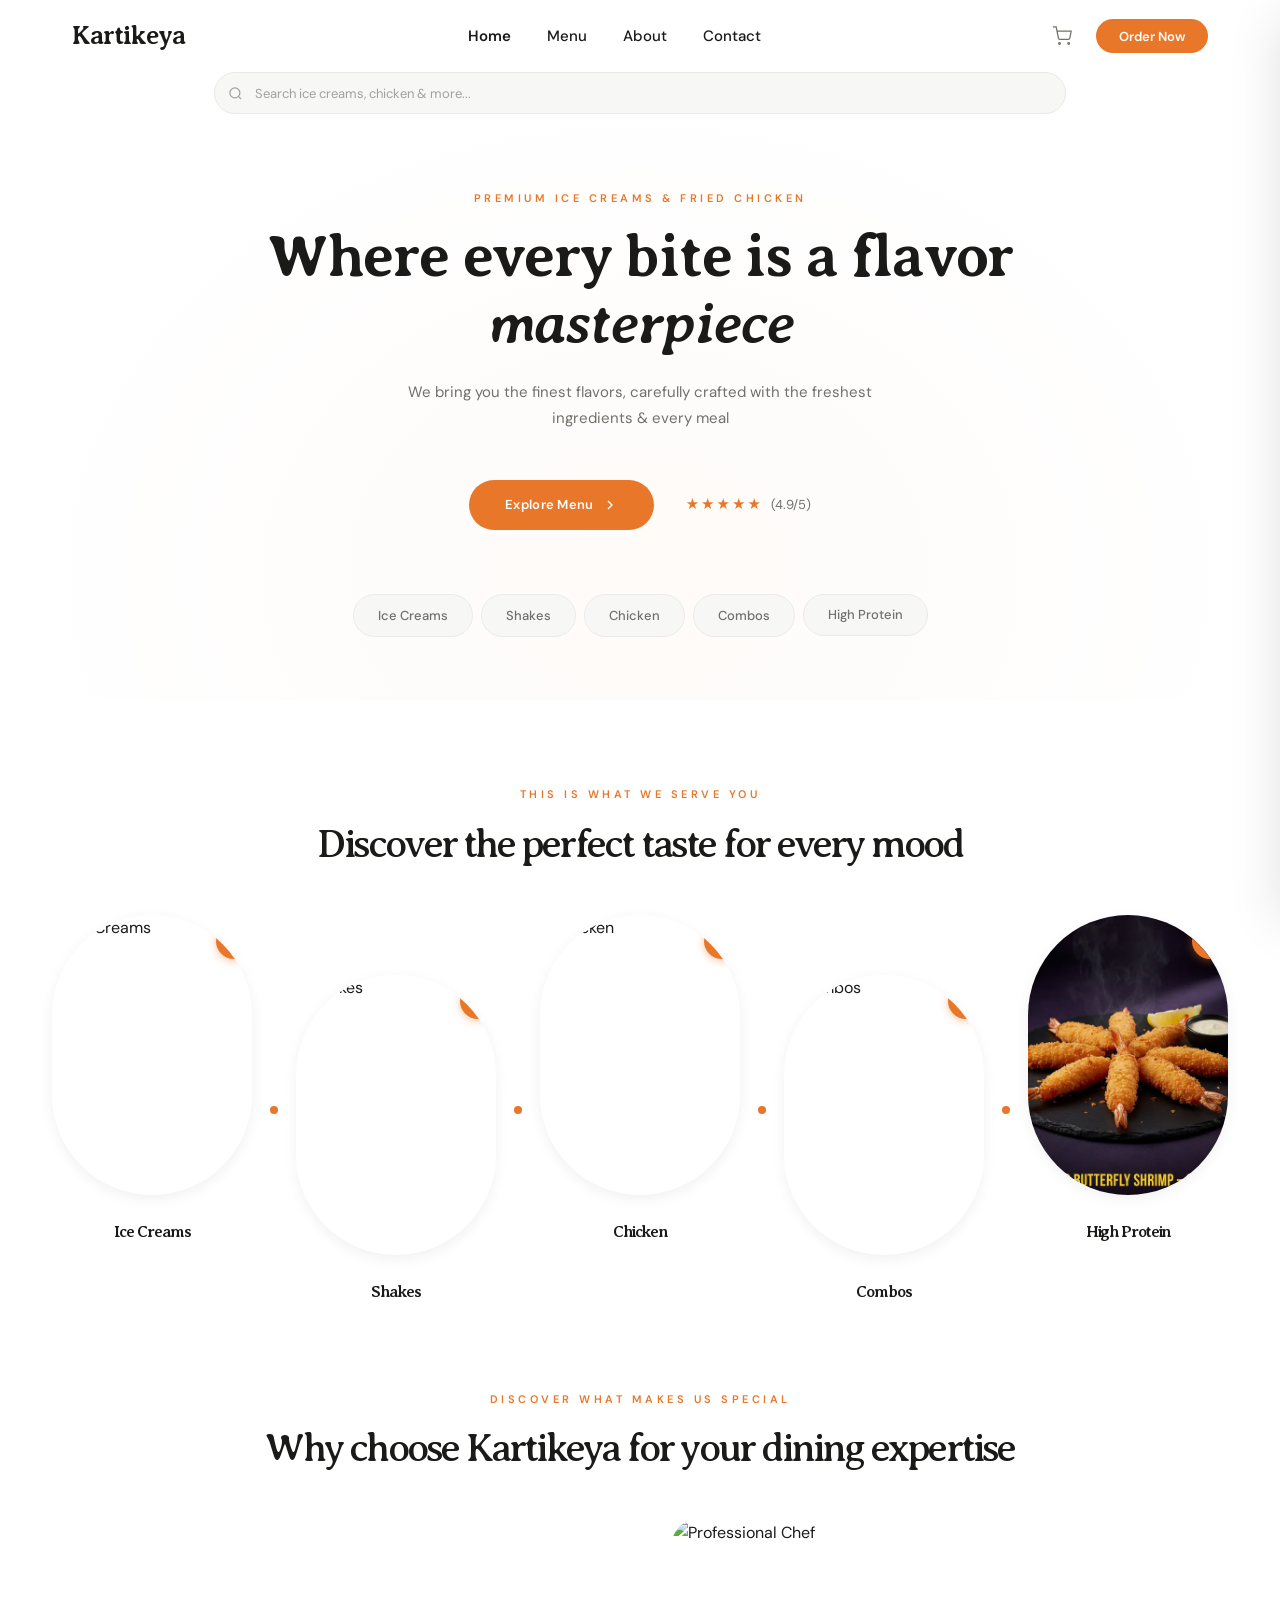
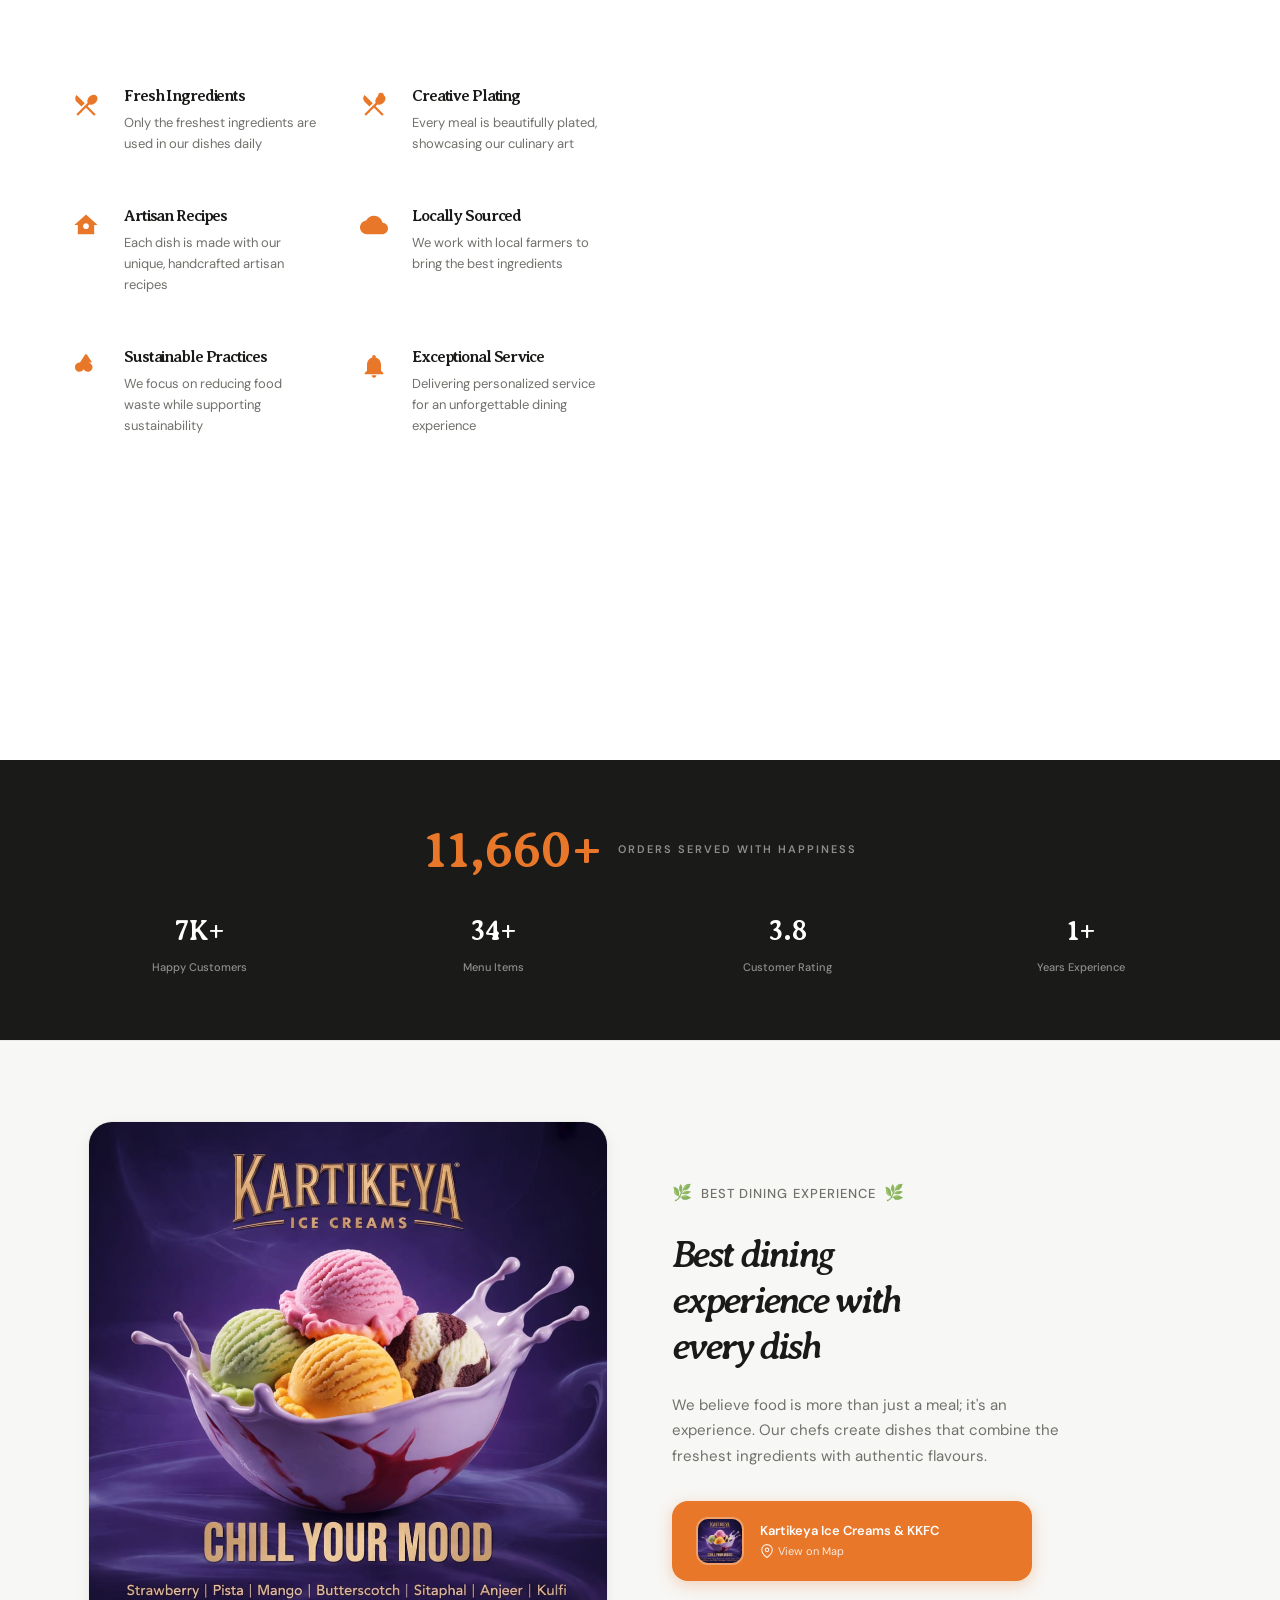
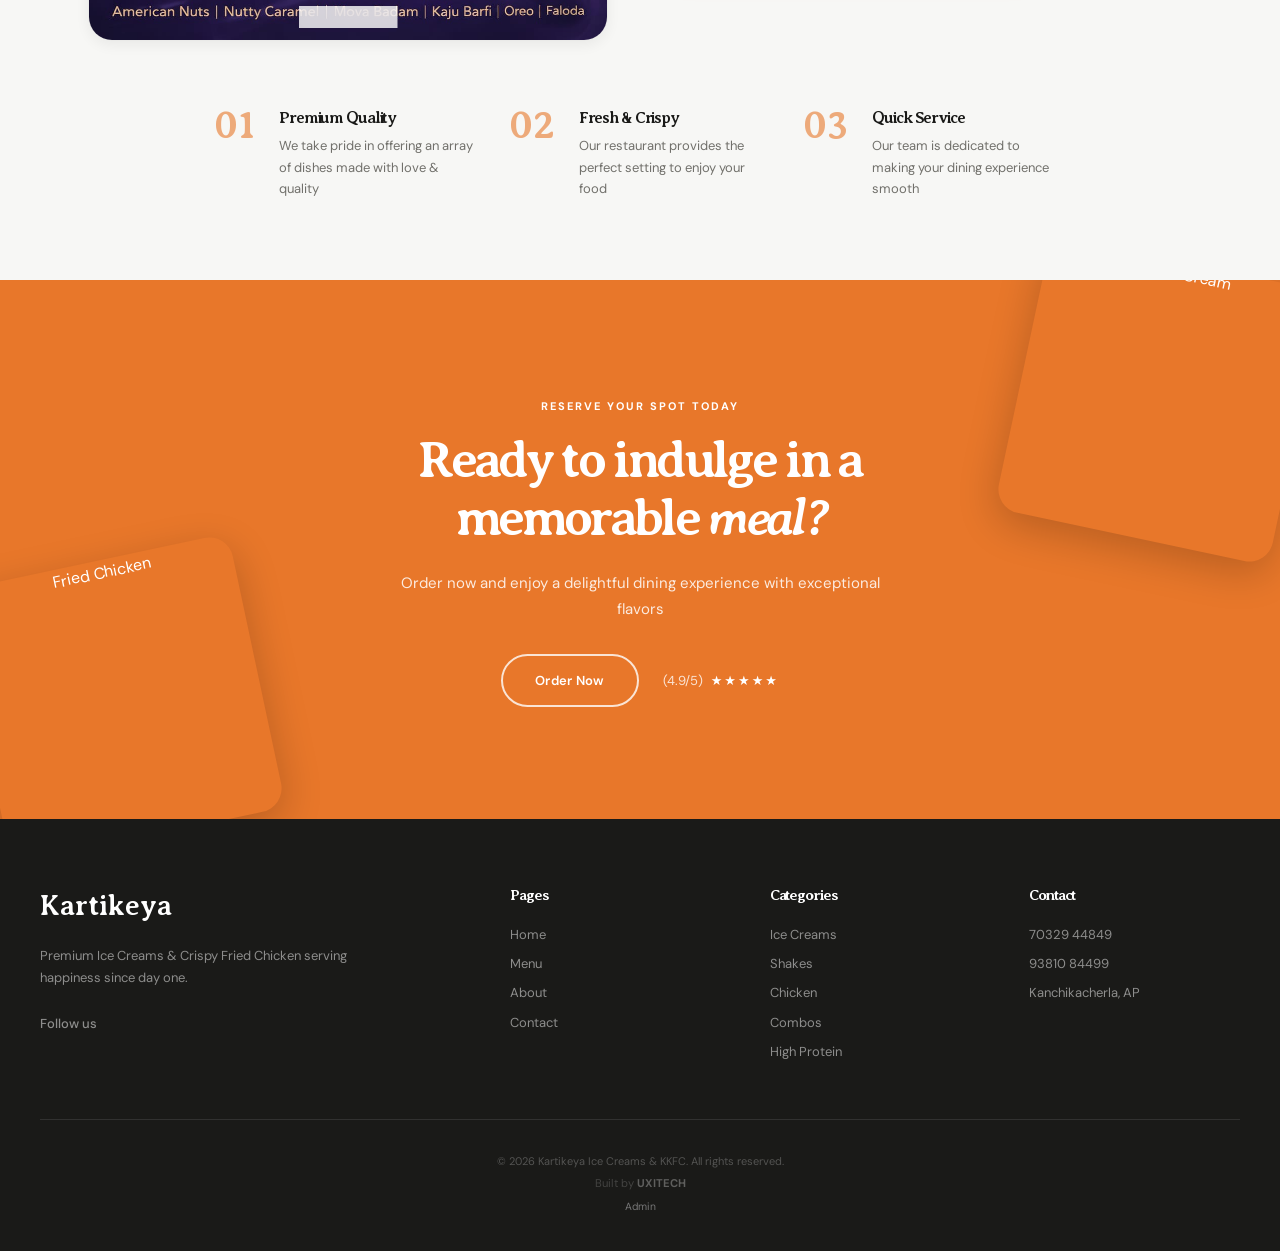
==== index.html @ 51292423 "Update combo images from Drive, replace Unsplash URLs, bump v27" ====
<!DOCTYPE html>
<html lang="en">
<head>
    <meta charset="UTF-8">
    <meta name="viewport" content="width=device-width, initial-scale=1.0, maximum-scale=1.0, user-scalable=no">
    <meta name="theme-color" content="#E8772A">

    <!-- SEO Meta Tags -->
    <title>Kartikeya Ice Creams & KKFC | Premium Ice Creams, Milk Shakes & Fried Chicken</title>
    <meta name="description" content="Order premium ice creams, thick milk shakes, crispy fried chicken, chicken wings, popcorn chicken & combo meals online from Kartikeya KKFC. Fresh, delicious & delivered fast!">
    <meta name="keywords" content="KKFC, Kartikeya Ice Creams, fried chicken, ice cream delivery, milk shakes, thick shakes, chicken wings, popcorn chicken, combo meals, online food order, kartikeyakkfcfoods">
    <meta name="author" content="Kartikeya Ice Creams & KKFC">
    <meta name="robots" content="index, follow">
    <link rel="canonical" href="https://kartikeyakkfcfoods.in/">

    <!-- Open Graph (Facebook, WhatsApp, etc.) -->
    <meta property="og:type" content="website">
    <meta property="og:title" content="Kartikeya Ice Creams & KKFC | Ice Creams, Shakes & Fried Chicken">
    <meta property="og:description" content="Order premium ice creams, thick milk shakes & crispy fried chicken online. Fresh, delicious & delivered fast!">
    <meta property="og:url" content="https://kartikeyakkfcfoods.in/">
    <meta property="og:site_name" content="Kartikeya Ice Creams & KKFC">
    <meta property="og:image" content="https://kartikeyakkfcfoods.in/scrollingbanner/chicken-banner1.jpeg">
    <meta property="og:image:width" content="1200">
    <meta property="og:image:height" content="630">
    <meta property="og:locale" content="en_IN">

    <!-- Twitter Card -->
    <meta name="twitter:card" content="summary_large_image">
    <meta name="twitter:title" content="Kartikeya Ice Creams & KKFC | Ice Creams, Shakes & Fried Chicken">
    <meta name="twitter:description" content="Order premium ice creams, thick milk shakes & crispy fried chicken online. Fresh & delivered fast!">
    <meta name="twitter:image" content="https://kartikeyakkfcfoods.in/scrollingbanner/chicken-banner1.jpeg">

    <!-- Favicon -->
    <link rel="icon" href="data:image/svg+xml,<svg xmlns='http://www.w3.org/2000/svg' viewBox='0 0 100 100'><text y='.9em' font-size='90'>🍗</text></svg>">
    <link rel="apple-touch-icon" href="data:image/svg+xml,<svg xmlns='http://www.w3.org/2000/svg' viewBox='0 0 100 100'><text y='.9em' font-size='90'>🍗</text></svg>">
    <link rel="manifest" href="/manifest.json">

    <link rel="preconnect" href="https://fonts.googleapis.com">
    <link rel="preconnect" href="https://fonts.gstatic.com" crossorigin>
    <link href="https://fonts.googleapis.com/css2?family=Averia+Serif+Libre:ital,wght@0,300;0,400;0,700;1,300;1,400;1,700&family=DM+Sans:ital,wght@0,300;0,400;0,500;0,600;0,700&display=swap" rel="stylesheet">
    <link rel="stylesheet" href="css/styles.css?v=21">

    <!-- Structured Data - Local Business -->
    <script type="application/ld+json">
    {
        "@context": "https://schema.org",
        "@type": "Restaurant",
        "name": "Kartikeya Ice Creams & KKFC",
        "description": "Premium ice creams, thick milk shakes, crispy fried chicken, wings, popcorn chicken and combo meals.",
        "url": "https://kartikeyakkfcfoods.in",
        "image": "https://kartikeyakkfcfoods.in/scrollingbanner/chicken-banner1.jpeg",
        "servesCuisine": ["Ice Cream", "Fried Chicken", "Milk Shakes", "Fast Food"],
        "priceRange": "₹50 - ₹850",
        "currenciesAccepted": "INR",
        "paymentAccepted": "Cash, UPI",
        "hasMenu": {
            "@type": "Menu",
            "url": "https://kartikeyakkfcfoods.in/menu.html",
            "hasMenuSection": [
                {"@type": "MenuSection", "name": "Ice Creams"},
                {"@type": "MenuSection", "name": "Milk Shakes & Thick Shakes"},
                {"@type": "MenuSection", "name": "Fried Chicken"},
                {"@type": "MenuSection", "name": "Combos"},
                {"@type": "MenuSection", "name": "High Protein Combo"}
            ]
        },
        "sameAs": []
    }
    </script>
</head>
<body>

    <!-- ========== TOP NAVIGATION (Plateria-style) ========== -->
    <header class="site-header">
        <div class="header-inner">
            <div class="header-logo">
                <span class="logo-text">Kartikeya</span>
            </div>
            <nav class="header-nav">
                <a href="index.html" class="nav-item active">Home</a>
                <a href="menu.html" class="nav-item">Menu</a>
                <a href="about.html" class="nav-item">About</a>
                <a href="contact.html" class="nav-item">Contact</a>
            </nav>
            <div class="header-actions">
                <button class="nav-item cart-link" data-tab="cart">
                    <div class="cart-badge" id="cartBadge">0</div>
                    <svg width="20" height="20" viewBox="0 0 24 24" fill="none" stroke="currentColor" stroke-width="1.5">
                        <circle cx="9" cy="21" r="1"></circle>
                        <circle cx="20" cy="21" r="1"></circle>
                        <path d="M1 1h4l2.68 13.39a2 2 0 0 0 2 1.61h9.72a2 2 0 0 0 2-1.61L23 6H6"></path>
                    </svg>
                </button>
                <button class="btn-primary-sm" id="orderNowBtn">Order Now</button>
            </div>
        </div>
        <!-- Search Bar -->
        <div class="header-search">
            <div class="search-bar">
                <svg class="search-icon" viewBox="0 0 24 24" fill="none" stroke="currentColor" stroke-width="2">
                    <circle cx="11" cy="11" r="8"></circle>
                    <path d="m21 21-4.35-4.35"></path>
                </svg>
                <input type="text" id="searchInput" class="search-input" placeholder="Search ice creams, chicken & more...">
                <button class="search-clear" id="searchClear" aria-label="Clear search">
                    <svg viewBox="0 0 24 24" fill="none" stroke="currentColor" stroke-width="2">
                        <line x1="18" y1="6" x2="6" y2="18"></line>
                        <line x1="6" y1="6" x2="18" y2="18"></line>
                    </svg>
                </button>
            </div>
        </div>
    </header>

    <!-- ========== MAIN CONTENT ========== -->
    <main class="main-content" id="mainContent">

        <!-- ========== HERO SECTION ========== -->
        <section class="hero-section" id="heroSection">
            <div class="hero-bg-decor"></div>
            <div class="hero-container">
                <span class="tag-label">PREMIUM ICE CREAMS & FRIED CHICKEN</span>
                <h1 class="hero-title">Where every bite is a flavor <em>masterpiece</em></h1>
                <p class="hero-subtitle">We bring you the finest flavors, carefully crafted with the freshest ingredients & every meal</p>
                <div class="hero-actions">
                    <a href="#categorySection" class="btn-primary hero-cta" onclick="document.getElementById('categorySection').scrollIntoView({behavior:'smooth'}); return false;">
                        Explore Menu
                        <svg width="16" height="16" viewBox="0 0 24 24" fill="none" stroke="currentColor" stroke-width="2"><path d="m9 18 6-6-6-6"/></svg>
                    </a>
                    <div class="hero-rating">
                        <span class="rating-stars">★★★★★</span>
                        <span class="rating-text">(4.9/5)</span>
                    </div>
                </div>
                <div class="hero-tabs">
                    <a href="?cat=icecream" onclick="event.preventDefault();showMenu('icecream')" class="category-card hero-tab-btn" role="button">Ice Creams</a>
                    <a href="?cat=shakes" onclick="event.preventDefault();showMenu('shakes')" class="category-card hero-tab-btn" role="button">Shakes</a>
                    <a href="?cat=chicken" onclick="event.preventDefault();showMenu('chicken')" class="category-card hero-tab-btn" role="button">Chicken</a>
                    <a href="?cat=combos" onclick="event.preventDefault();showMenu('combos')" class="category-card hero-tab-btn" role="button">Combos</a>
                    <a href="?cat=protein" onclick="event.preventDefault();showMenu('protein')" class="category-card hero-tab-btn" role="button">High Protein</a>
                </div>
            </div>
        </section>

        <!-- ========== OFFERS / DEALS STRIP ========== -->
        <section class="offers-strip" id="offersStrip" style="display:none;">
            <div class="section-container">
                <div class="offers-strip-header">
                    <span class="tag-label on-light">🔥 DEALS & OFFERS</span>
                    <h2 class="section-heading">Today's special offers</h2>
                </div>
                <div class="offers-scroll" id="offersScroll">
                    <!-- Populated dynamically from Firestore -->
                </div>
            </div>
        </section>

        <!-- ========== CATEGORY / MENU SECTION ========== -->
        <section class="category-section" id="categorySection">
            <div class="section-container">

                <div class="section-header-center">
                    <span class="tag-label on-light">THIS IS WHAT WE SERVE YOU</span>
                    <h2 class="section-heading">Discover the perfect taste for every mood</h2>
                </div>

                <!-- Category Cards (Plateria oval capsule style) -->
                <div class="category-grid">
                    <div class="cat-card" onclick="showMenu('icecream')" style="cursor:pointer">
                        <div class="cat-card-img">
                            <img src="https://images.unsplash.com/photo-1497034825429-c343d7c6a68f?w=600&q=80" alt="Ice Creams" loading="lazy">
                            <span class="cat-badge">
                                <svg viewBox="0 0 24 24" fill="currentColor" width="16" height="16"><path d="M12 2C6.48 2 2 6.48 2 12s4.48 10 10 10 10-4.48 10-10S17.52 2 12 2zm-2 15l-5-5 1.41-1.41L10 14.17l7.59-7.59L19 8l-9 9z"/></svg>
                            </span>
                        </div>
                        <h3 class="cat-card-name">Ice Creams</h3>
                    </div>
                    <span class="cat-dot"></span>
                    <div class="cat-card" onclick="showMenu('shakes')" style="cursor:pointer">
                        <div class="cat-card-img">
                            <img src="https://images.unsplash.com/photo-1572490122747-3968b75cc699?w=600&q=80" alt="Shakes" loading="lazy">
                            <span class="cat-badge">
                                <svg viewBox="0 0 24 24" fill="currentColor" width="16" height="16"><path d="M18.06 22.99h.01c.27-.18.5-.41.69-.69l.01-.02c.18-.27.33-.57.44-.88.1-.3.17-.61.2-.93.03-.31.03-.63 0-.94-.03-.32-.1-.63-.2-.93-.11-.31-.26-.6-.44-.88l-.01-.02c-.19-.28-.42-.5-.69-.69h-.01c-.27-.18-.57-.33-.88-.44-.3-.1-.61-.17-.93-.2-.31-.03-.63-.03-.94 0-.32.03-.63.1-.93.2-.31.11-.6.26-.88.44l-.02.01c-.28.19-.5.42-.69.69h-.01c-.18.27-.33.57-.44.88-.1.3-.17.61-.2.93-.03.31-.03.63 0 .94.03.32.1.63.2.93.11.31.26.6.44.88l.01.02c.19.28.42.51.69.69h.01c.27.18.57.33.88.44.3.1.61.17.93.2.31.03.63.03.94 0 .32-.03.63-.1.93-.2.31-.11.6-.26.88-.44zM12 2C6.48 2 2 6.48 2 12s4.48 10 10 10 10-4.48 10-10S17.52 2 12 2zm1 15h-2v-2h2v2zm0-4h-2V7h2v6z"/></svg>
                            </span>
                        </div>
                        <h3 class="cat-card-name">Shakes</h3>
                    </div>
                    <span class="cat-dot"></span>
                    <div class="cat-card" onclick="showMenu('chicken')" style="cursor:pointer">
                        <div class="cat-card-img">
                            <img src="https://images.unsplash.com/photo-1626645738196-c2a7c87a8f58?w=600&q=80" alt="Chicken" loading="lazy">
                            <span class="cat-badge">
                                <svg viewBox="0 0 24 24" fill="currentColor" width="16" height="16"><path d="M8.1 13.34l2.83-2.83L3.91 3.5a4.008 4.008 0 000 5.66l4.19 4.18zm6.78-1.81c1.53.71 3.68.21 5.27-1.38 1.91-1.91 2.28-4.65.81-6.12-1.46-1.46-4.2-1.1-6.12.81-1.59 1.59-2.09 3.74-1.38 5.27L3.7 19.87l1.41 1.41L12 14.41l6.88 6.88 1.41-1.41L13.41 13l1.47-1.47z"/></svg>
                            </span>
                        </div>
                        <h3 class="cat-card-name">Chicken</h3>
                    </div>
                    <span class="cat-dot"></span>
                    <div class="cat-card" onclick="showMenu('combos')" style="cursor:pointer">
                        <div class="cat-card-img">
                            <img src="https://images.unsplash.com/photo-1562967914-608f82629710?w=600&q=80" alt="Combos" loading="lazy">
                            <span class="cat-badge">
                                <svg viewBox="0 0 24 24" fill="currentColor" width="16" height="16"><path d="M1 21h22L12 2 1 21zm12-3h-2v-2h2v2zm0-4h-2v-4h2v4z"/></svg>
                            </span>
                        </div>
                        <h3 class="cat-card-name">Combos</h3>
                    </div>
                    <span class="cat-dot"></span>
                    <div class="cat-card" onclick="showMenu('protein')" style="cursor:pointer">
                        <div class="cat-card-img">
                            <img src="images/protein/bread-butterfly-shrimp.webp" alt="High Protein Combo" loading="lazy">
                            <span class="cat-badge">
                                <svg viewBox="0 0 24 24" fill="currentColor" width="16" height="16"><path d="M20 6h-4V4c0-1.1-.9-2-2-2h-4c-1.1 0-2 .9-2 2v2H4c-1.1 0-2 .9-2 2v12c0 1.1.9 2 2 2h16c1.1 0 2-.9 2-2V8c0-1.1-.9-2-2-2zM10 4h4v2h-4V4zm6 11h-3v3h-2v-3H8v-2h3v-3h2v3h3v2z"/></svg>
                            </span>
                        </div>
                        <h3 class="cat-card-name">High Protein</h3>
                    </div>
                </div>

                <!-- Why Choose (Plateria split layout: features left + image right) -->
                <div class="why-section">
                    <div class="section-header-center">
                        <span class="tag-label on-light">DISCOVER WHAT MAKES US SPECIAL</span>
                        <h2 class="section-heading">Why choose Kartikeya for your dining expertise</h2>
                    </div>
                    <div class="why-layout">
                        <!-- LEFT — 2×3 features grid -->
                        <div class="why-features">
                            <div class="why-feature">
                                <div class="why-feature-icon">
                                    <svg viewBox="0 0 24 24" fill="currentColor"><path d="M8.1 13.34l2.83-2.83L3.91 3.5a4.008 4.008 0 000 5.66l4.19 4.18zm6.78-1.81c1.53.71 3.68.21 5.27-1.38 1.91-1.91 2.28-4.65.81-6.12-1.46-1.46-4.2-1.1-6.12.81-1.59 1.59-2.09 3.74-1.38 5.27L3.7 19.87l1.41 1.41L12 14.41l6.88 6.88 1.41-1.41L13.41 13l1.47-1.47z"/></svg>
                                </div>
                                <div class="why-feature-text">
                                    <h4>Fresh Ingredients</h4>
                                    <p>Only the freshest ingredients are used in our dishes daily</p>
                                </div>
                            </div>
                            <div class="why-feature">
                                <div class="why-feature-icon">
                                    <svg viewBox="0 0 24 24" fill="currentColor"><path d="M8.1 13.34l2.83-2.83L3.91 3.5c-1.56 1.56-1.56 4.09 0 5.66l4.19 4.18zm6.78-1.81c1.53.71 3.68.21 5.27-1.38 1.91-1.91 2.28-4.65.81-6.12-1.46-1.46-4.2-1.1-6.12.81-1.59 1.59-2.09 3.74-1.38 5.27L3.7 19.87l1.41 1.41L12 14.41l6.88 6.88 1.41-1.41L13.41 13l1.47-1.47z"/><circle cx="18" cy="4" r="2.5"/></svg>
                                </div>
                                <div class="why-feature-text">
                                    <h4>Creative Plating</h4>
                                    <p>Every meal is beautifully plated, showcasing our culinary art</p>
                                </div>
                            </div>
                            <div class="why-feature">
                                <div class="why-feature-icon">
                                    <svg viewBox="0 0 24 24" fill="currentColor"><path d="M12 3L2 12h3v8h14v-8h3L12 3zm0 12.5c-1.38 0-2.5-1.12-2.5-2.5s1.12-2.5 2.5-2.5 2.5 1.12 2.5 2.5-1.12 2.5-2.5 2.5z"/></svg>
                                </div>
                                <div class="why-feature-text">
                                    <h4>Artisan Recipes</h4>
                                    <p>Each dish is made with our unique, handcrafted artisan recipes</p>
                                </div>
                            </div>
                            <div class="why-feature">
                                <div class="why-feature-icon">
                                    <svg viewBox="0 0 24 24" fill="currentColor"><path d="M19.35 10.04C18.67 6.59 15.64 4 12 4 9.11 4 6.6 5.64 5.35 8.04 2.34 8.36 0 10.91 0 14c0 3.31 2.69 6 6 6h13c2.76 0 5-2.24 5-5 0-2.64-2.05-4.78-4.65-4.96z"/></svg>
                                </div>
                                <div class="why-feature-text">
                                    <h4>Locally Sourced</h4>
                                    <p>We work with local farmers to bring the best ingredients</p>
                                </div>
                            </div>
                            <div class="why-feature">
                                <div class="why-feature-icon">
                                    <svg viewBox="0 0 24 24" fill="currentColor"><path d="M17.21 9l-4.38-6.56c-.19-.28-.51-.42-.83-.42-.32 0-.64.14-.83.43L6.79 9C4.6 9 2.5 10.68 2.5 13c0 2.21 1.79 4 4 4 1.52 0 2.85-.86 3.53-2.12.68 1.26 2.01 2.12 3.53 2.12 2.21 0 4-1.79 4-4-.01-2.32-2.1-4-4.35-4z"/><path d="M12 22c4.97 0 9-4.03 9-9 0-.79-.11-1.56-.31-2.28-.09.04-.18.08-.27.12C19.68 11.58 19 12.22 19 13c0 1.1-.9 2-2 2s-2-.9-2-2c0-.78-.68-1.42-1.42-1.16-.09-.04-.18-.08-.27-.12-.2.72-.31 1.49-.31 2.28 0 4.97 4.03 9 9 9H12z" opacity="0"/></svg>
                                </div>
                                <div class="why-feature-text">
                                    <h4>Sustainable Practices</h4>
                                    <p>We focus on reducing food waste while supporting sustainability</p>
                                </div>
                            </div>
                            <div class="why-feature">
                                <div class="why-feature-icon">
                                    <svg viewBox="0 0 24 24" fill="currentColor"><path d="M12 22c1.1 0 2-.9 2-2h-4c0 1.1.9 2 2 2zm6-6v-5c0-3.07-1.63-5.64-4.5-6.32V4c0-.83-.67-1.5-1.5-1.5s-1.5.67-1.5 1.5v.68C7.64 5.36 6 7.92 6 11v5l-2 2v1h16v-1l-2-2z"/></svg>
                                </div>
                                <div class="why-feature-text">
                                    <h4>Exceptional Service</h4>
                                    <p>Delivering personalized service for an unforgettable dining experience</p>
                                </div>
                            </div>
                        </div>
                        <!-- RIGHT — Large image -->
                        <div class="why-image">
                            <img src="https://images.unsplash.com/photo-1577219491135-ce391730fb2c?w=800&q=80" alt="Professional Chef" loading="lazy">
                        </div>
                    </div>
                </div>

            </div>
        </section>

        <!-- ========== STATS STRIP ========== -->
        <section class="stats-section" id="statsSection">
            <div class="section-container">
                <div class="stats-headline">
                    <span class="stats-big-number" data-count="15000" data-suffix="+" data-comma="true">0</span>
                    <span class="stats-big-label">ORDERS SERVED WITH HAPPINESS</span>
                </div>
                <div class="stats-grid">
                    <div class="stat-item">
                        <span class="stat-number" data-count="10" data-suffix="K+">0</span>
                        <span class="stat-label">Happy Customers</span>
                    </div>
                    <div class="stat-item">
                        <span class="stat-number" data-count="45" data-suffix="+">0</span>
                        <span class="stat-label">Menu Items</span>
                    </div>
                    <div class="stat-item">
                        <span class="stat-number" data-count="4.9" data-suffix="" data-decimal="true">0</span>
                        <span class="stat-label">Customer Rating</span>
                    </div>
                    <div class="stat-item">
                        <span class="stat-number" data-count="2" data-suffix="+">0</span>
                        <span class="stat-label">Years Experience</span>
                    </div>
                </div>
            </div>
        </section>

        <!-- ========== BANNER & FEATURES SECTION ========== -->
        <section class="banner-section" id="bannerSliderSection">
            <div class="section-container">

                <!-- Two-column Plateria layout -->
                <div class="banner-grid">
                    <!-- LEFT — Photo slider -->
                    <div class="banner-grid-left">
                        <div class="banner-slider" id="bannerSlider">
                            <div class="banner-track" id="bannerTrack">
                                <div class="banner-slide" data-index="0">
                                    <img src="scrollingbanner/icecreame-banner.jpeg" alt="Ice Cream Collection" loading="eager">
                                </div>
                                <div class="banner-slide" data-index="1">
                                    <img src="scrollingbanner/milkshake-banner.jpeg" alt="Fresh Milk Shakes" loading="lazy">
                                </div>
                                <div class="banner-slide" data-index="2">
                                    <img src="scrollingbanner/chicken-banner1.jpeg" alt="KKFC Chicken" loading="lazy">
                                </div>
                                <div class="banner-slide" data-index="3">
                                    <img src="scrollingbanner/combo-banner.jpeg" alt="Value Combos" loading="lazy">
                                </div>
                            </div>
                            <div class="banner-pagination" id="bannerPagination">
                                <button class="pagination-dot active" data-slide="0" aria-label="Slide 1"></button>
                                <button class="pagination-dot" data-slide="1" aria-label="Slide 2"></button>
                                <button class="pagination-dot" data-slide="2" aria-label="Slide 3"></button>
                                <button class="pagination-dot" data-slide="3" aria-label="Slide 4"></button>
                            </div>
                        </div>
                    </div>

                    <!-- RIGHT — Text + Location card -->
                    <div class="banner-grid-right">
                        <span class="banner-label">
                            <span class="banner-leaf">&#127807;</span>
                            Best Dining Experience
                            <span class="banner-leaf">&#127807;</span>
                        </span>
                        <h2 class="banner-heading">Best dining<br>experience with<br>every dish</h2>
                        <p class="banner-body">We believe food is more than just a meal; it's an experience. Our chefs create dishes that combine the freshest ingredients with authentic flavours.</p>

                        <!-- Orange location card -->
                        <div class="location-card">
                            <div class="location-card-thumb">
                                <img src="scrollingbanner/icecreame-banner.jpeg" alt="KKFC">
                            </div>
                            <div class="location-card-info">
                                <span class="location-card-name">Kartikeya Ice Creams &amp; KKFC</span>
                                <a href="#" class="location-card-map" id="viewMapBtn">
                                    <svg width="14" height="14" viewBox="0 0 24 24" fill="none" stroke="currentColor" stroke-width="2"><path d="M21 10c0 7-9 13-9 13S3 17 3 10a9 9 0 1 1 18 0z"/><circle cx="12" cy="10" r="3"/></svg>
                                    View on Map
                                </a>
                            </div>
                        </div>
                    </div>
                </div>

                <!-- Numbered Features (Plateria 01, 02, 03) -->
                <div class="numbered-features">
                    <div class="num-feature">
                        <div class="num-badge">01</div>
                        <div class="num-text">
                            <h4>Premium Quality</h4>
                            <p>We take pride in offering an array of dishes made with love & quality</p>
                        </div>
                    </div>
                    <div class="num-feature">
                        <div class="num-badge">02</div>
                        <div class="num-text">
                            <h4>Fresh & Crispy</h4>
                            <p>Our restaurant provides the perfect setting to enjoy your food</p>
                        </div>
                    </div>
                    <div class="num-feature">
                        <div class="num-badge">03</div>
                        <div class="num-text">
                            <h4>Quick Service</h4>
                            <p>Our team is dedicated to making your dining experience smooth</p>
                        </div>
                    </div>
                </div>
            </div>
        </section>

        <!-- ========== MENU SECTION (Hidden, shown on category click) ========== -->
        <section class="menu-section" id="menuSection">
            <div class="section-container">
                <div class="menu-nav">
                    <button class="back-btn" id="backToCategories">
                        <svg viewBox="0 0 24 24" fill="none" stroke="currentColor" stroke-width="2"><path d="m15 18-6-6 6-6"/></svg>
                        Back
                    </button>
                </div>
                <div class="section-header-center">
                    <span class="tag-label on-light">THIS IS WHAT WE SERVE YOU</span>
                    <h2 class="menu-title section-heading" id="menuTitle">Menu</h2>
                </div>
                <div class="menu-list" id="menuList">
                    <!-- Menu items dynamically inserted by JS -->
                </div>
            </div>
        </section>

        <!-- ========== SEARCH RESULTS (Hidden) ========== -->
        <section class="search-results-section" id="searchResultsSection">
            <div class="section-container">
                <div class="search-results-header">
                    <h3 class="section-heading">Search Results</h3>
                    <button class="btn-outline-sm" id="clearSearchBtn">Clear</button>
                </div>
                <div class="menu-list" id="searchResultsList">
                    <!-- Search results dynamically inserted by JS -->
                </div>
            </div>
        </section>

    </main>

    <!-- ========== CART PANEL ========== -->
    <div class="cart-overlay" id="cartOverlay"></div>
    <aside class="cart-panel" id="cartPanel">
        <div class="cart-header">
            <h3 class="cart-title">Your Cart</h3>
            <button class="cart-close" id="cartClose" aria-label="Close cart">
                <svg viewBox="0 0 24 24" fill="none" stroke="currentColor" stroke-width="2">
                    <line x1="18" y1="6" x2="6" y2="18"></line>
                    <line x1="6" y1="6" x2="18" y2="18"></line>
                </svg>
            </button>
        </div>
        <div class="cart-items" id="cartItems">
            <div class="cart-empty" id="cartEmpty">
                <svg viewBox="0 0 24 24" fill="none" stroke="currentColor" stroke-width="1.5">
                    <circle cx="9" cy="21" r="1"></circle>
                    <circle cx="20" cy="21" r="1"></circle>
                    <path d="M1 1h4l2.68 13.39a2 2 0 0 0 2 1.61h9.72a2 2 0 0 0 2-1.61L23 6H6"></path>
                </svg>
                <p>Your cart is empty</p>
                <span>Add some delicious items</span>
            </div>
        </div>
        <div class="cart-footer" id="cartFooter">
            <div id="couponArea" class="coupon-area"></div>
            <div class="cart-subtotal">
                <span>Subtotal</span>
                <span class="subtotal-amount" id="subtotalAmount">0.00</span>
            </div>
            <div class="cart-discount-row" id="discountRow" style="display:none;">
                <span style="color:#16A34A;">Discount</span>
                <span class="discount-amount" id="discountAmount" style="color:#16A34A;">0.00</span>
            </div>
            <div class="cart-total-row" id="cartTotalRow">
                <span class="cart-total-label">Total</span>
                <span class="cart-total-amount">₹0.00</span>
            </div>
            <button class="btn-outline cart-add-more" id="addMoreBtn">Add More Items</button>
            <button class="btn-primary checkout-btn" id="checkoutBtn">Proceed to Order</button>
        </div>
    </aside>

    <!-- ========== CHECKOUT MODAL ========== -->
    <div class="modal-overlay" id="checkoutOverlay"></div>
    <div class="checkout-modal" id="checkoutModal">
        <div class="checkout-header">
            <button class="modal-back" id="checkoutBack">
                <svg viewBox="0 0 24 24" fill="none" stroke="currentColor" stroke-width="2"><path d="m15 18-6-6 6-6"/></svg>
            </button>
            <h3 class="checkout-title">Checkout</h3>
        </div>
        <div class="checkout-content">
            <div class="order-summary">
                <h4>Order Summary</h4>
                <div class="summary-items" id="checkoutSummary"></div>
                <div class="summary-total">
                    <span>Total Amount</span>
                    <span class="total-amount" id="checkoutTotal">0.00</span>
                </div>
            </div>
            <form class="checkout-form" id="checkoutForm">
                <h4>Delivery Details</h4>
                <div class="form-group">
                    <label for="customerName">Full Name *</label>
                    <input type="text" id="customerName" name="name" required placeholder="Enter your full name">
                </div>
                <div class="form-group">
                    <label for="customerPhone">Phone Number *</label>
                    <input type="tel" id="customerPhone" name="phone" required placeholder="Enter your phone number">
                </div>
                <div class="form-group">
                    <label for="deliveryLocation">Delivery Location *</label>
                    <input type="text" id="deliveryLocation" name="location" required placeholder="Enter delivery address">
                </div>
                <div class="form-group">
                    <label for="orderNotes">Notes (Optional)</label>
                    <textarea id="orderNotes" name="notes" placeholder="Any special instructions..." rows="3"></textarea>
                </div>

                <!-- ========== PAYMENT METHOD ========== -->
                <h4>Payment Method</h4>
                <div class="payment-methods" id="paymentMethods">
                    <label class="payment-option selected" data-method="upi">
                        <input type="radio" name="paymentMethod" value="upi" checked>
                        <div class="payment-option-inner">
                            <div class="payment-icon">
                                <svg viewBox="0 0 24 24" fill="none" stroke="currentColor" stroke-width="1.5"><rect x="1" y="4" width="22" height="16" rx="2" ry="2"/><line x1="1" y1="10" x2="23" y2="10"/></svg>
                            </div>
                            <div class="payment-info">
                                <span class="payment-name">UPI Payment</span>
                                <span class="payment-desc">Pay via GPay, PhonePe, Paytm etc.</span>
                            </div>
                            <span class="payment-check">
                                <svg viewBox="0 0 24 24" fill="currentColor"><path d="M12 2C6.48 2 2 6.48 2 12s4.48 10 10 10 10-4.48 10-10S17.52 2 12 2zm-2 15l-5-5 1.41-1.41L10 14.17l7.59-7.59L19 8l-9 9z"/></svg>
                            </span>
                        </div>
                    </label>
                    <label class="payment-option" data-method="cod">
                        <input type="radio" name="paymentMethod" value="cod">
                        <div class="payment-option-inner">
                            <div class="payment-icon">
                                <svg viewBox="0 0 24 24" fill="none" stroke="currentColor" stroke-width="1.5"><path d="M12 2v20M17 5H9.5a3.5 3.5 0 000 7h5a3.5 3.5 0 010 7H6"/></svg>
                            </div>
                            <div class="payment-info">
                                <span class="payment-name">Cash on Delivery</span>
                                <span class="payment-desc">Pay when your order arrives</span>
                            </div>
                            <span class="payment-check">
                                <svg viewBox="0 0 24 24" fill="currentColor"><path d="M12 2C6.48 2 2 6.48 2 12s4.48 10 10 10 10-4.48 10-10S17.52 2 12 2zm-2 15l-5-5 1.41-1.41L10 14.17l7.59-7.59L19 8l-9 9z"/></svg>
                            </span>
                        </div>
                    </label>
                </div>

                <!-- UPI Payment Section (shown when UPI selected) -->
                <div class="upi-payment-section" id="upiPaymentSection">
                    <div class="upi-qr-container">
                        <div class="upi-qr-box" id="upiQrBox">
                            <img id="upiQrImage" alt="UPI QR Code" loading="eager">
                            <p class="upi-amount" id="upiAmount"></p>
                        </div>
                        <p class="upi-instruction">Scan this QR code with any UPI app to pay</p>
                        <div class="upi-id-display">
                            <span>UPI ID:</span>
                            <strong id="upiIdDisplay">9381084499-2@ybl</strong>
                            <button type="button" class="upi-copy-btn" id="upiCopyBtn" title="Copy UPI ID">
                                <svg viewBox="0 0 24 24" fill="none" stroke="currentColor" stroke-width="2" width="14" height="14"><rect x="9" y="9" width="13" height="13" rx="2" ry="2"/><path d="M5 15H4a2 2 0 01-2-2V4a2 2 0 012-2h9a2 2 0 012 2v1"/></svg>
                            </button>
                        </div>
                    </div>
                    <div class="upi-pay-methods">
                        <div class="upi-method-note">
                            <svg viewBox="0 0 24 24" fill="none" stroke="currentColor" stroke-width="2" width="16" height="16"><circle cx="12" cy="12" r="10"/><line x1="12" y1="16" x2="12" y2="12"/><line x1="12" y1="8" x2="12.01" y2="8"/></svg>
                            <span>Scan QR with any UPI app <strong>or</strong> copy the UPI ID above & pay manually</span>
                        </div>
                    </div>
                    <label class="upi-confirm-check" id="upiConfirmLabel">
                        <input type="checkbox" id="upiConfirmCheckbox">
                        <span class="upi-confirm-text">I have completed the UPI payment</span>
                    </label>
                    <div class="upi-screenshot-section" id="upiScreenshotSection" style="display:none;">
                        <label class="upi-screenshot-label">
                            <svg viewBox="0 0 24 24" fill="none" stroke="currentColor" stroke-width="2" width="16" height="16"><rect x="3" y="3" width="18" height="18" rx="2" ry="2"/><circle cx="8.5" cy="8.5" r="1.5"/><polyline points="21 15 16 10 5 21"/></svg>
                            Upload Payment Screenshot *
                        </label>
                        <div class="upi-upload-area" id="upiUploadArea">
                            <input type="file" id="upiScreenshotInput" accept="image/*" capture="environment" style="display:none;">
                            <div class="upi-upload-placeholder" id="upiUploadPlaceholder">
                                <svg viewBox="0 0 24 24" fill="none" stroke="currentColor" stroke-width="2" width="32" height="32"><path d="M21 15v4a2 2 0 01-2 2H5a2 2 0 01-2-2v-4"/><polyline points="17 8 12 3 7 8"/><line x1="12" y1="3" x2="12" y2="15"/></svg>
                                <span>Tap to upload screenshot</span>
                                <small>Take a screenshot from your UPI app</small>
                            </div>
                            <div class="upi-upload-preview" id="upiUploadPreview" style="display:none;">
                                <img id="upiScreenshotPreview" alt="Payment screenshot">
                                <button type="button" class="upi-remove-btn" id="upiRemoveScreenshot" title="Remove">
                                    <svg viewBox="0 0 24 24" fill="none" stroke="currentColor" stroke-width="2" width="16" height="16"><line x1="18" y1="6" x2="6" y2="18"/><line x1="6" y1="6" x2="18" y2="18"/></svg>
                                </button>
                            </div>
                        </div>
                        <p class="upi-screenshot-hint">Open your UPI app → Go to payment history → Screenshot the transaction</p>
                        <p class="upi-verify-warning">⚠️ Your payment screenshot will be verified before order dispatch</p>
                    </div>
                </div>

                <div class="checkout-actions">
                    <button type="submit" class="btn-primary confirm-btn" id="confirmOrderBtn">
                        <svg viewBox="0 0 24 24" fill="none" stroke="currentColor" stroke-width="2"><path d="M22 2L11 13"></path><path d="M22 2l-7 20-4-9-9-4 20-7z"></path></svg>
                        <span id="confirmBtnText">Confirm Order via WhatsApp</span>
                    </button>
                    <button type="button" class="btn-outline" id="addMoreCheckout">Add More Items</button>
                </div>
            </form>
        </div>
    </div>

    <!-- ========== ITEM CUSTOMIZATION MODAL ========== -->
    <div class="modal-overlay" id="customizeOverlay"></div>
    <div class="customize-modal" id="customizeModal">
        <div class="customize-header">
            <button class="modal-close-btn" id="customizeClose">
                <svg viewBox="0 0 24 24" fill="none" stroke="currentColor" stroke-width="2">
                    <line x1="18" y1="6" x2="6" y2="18"></line>
                    <line x1="6" y1="6" x2="18" y2="18"></line>
                </svg>
            </button>
        </div>
        <div class="customize-content">
            <div class="customize-item-info">
                <img src="" alt="" class="customize-item-image" id="customizeImage">
                <div class="customize-item-details">
                    <h3 class="customize-item-name" id="customizeName">Item Name</h3>
                    <p class="customize-item-desc" id="customizeDesc">Description</p>
                </div>
            </div>
            <div class="variant-selection" id="variantSelection">
                <h4 class="selection-title">Select Size</h4>
                <div class="variant-options" id="variantOptions"></div>
            </div>
            <div class="quantity-selection">
                <h4 class="selection-title">Quantity</h4>
                <div class="quantity-controls">
                    <button class="qty-btn" id="customizeQtyMinus">
                        <svg viewBox="0 0 24 24" fill="none" stroke="currentColor" stroke-width="2"><line x1="5" y1="12" x2="19" y2="12"></line></svg>
                    </button>
                    <span class="qty-value" id="customizeQtyValue">1</span>
                    <button class="qty-btn" id="customizeQtyPlus">
                        <svg viewBox="0 0 24 24" fill="none" stroke="currentColor" stroke-width="2"><line x1="12" y1="5" x2="12" y2="19"></line><line x1="5" y1="12" x2="19" y2="12"></line></svg>
                    </button>
                </div>
            </div>
            <div class="customize-footer">
                <div class="customize-total">
                    <span>Total</span>
                    <span class="customize-total-amount" id="customizeTotalAmount">0.00</span>
                </div>
                <button class="btn-primary add-to-cart-btn" id="addToCartBtn">Add to Cart</button>
            </div>
        </div>
    </div>

    <!-- ========== FOOTER (Plateria-style) ========== -->
    <footer class="site-footer">
        <div class="footer-cta-section">
            <div class="cta-food-img cta-food-left">
                <img src="https://images.unsplash.com/photo-1626645738196-c2a7c87a8f58?w=400&q=80" alt="Fried Chicken" loading="lazy">
            </div>
            <div class="cta-content">
                <span class="cta-label">RESERVE YOUR SPOT TODAY</span>
                <h2>Ready to indulge in a<br>memorable <em>meal?</em></h2>
                <p>Order now and enjoy a delightful dining experience with exceptional flavors</p>
                <div class="cta-actions">
                    <a href="#" class="btn-outline-white footer-cta-btn" onclick="document.getElementById('categorySection').scrollIntoView({behavior:'smooth'}); return false;">
                        Order Now
                    </a>
                    <div class="footer-cta-rating">
                        <span>(4.9/5)</span>
                        <span class="rating-stars">★★★★★</span>
                    </div>
                </div>
            </div>
            <div class="cta-food-img cta-food-right">
                <img src="https://images.unsplash.com/photo-1563805042-7684c019e1cb?w=400&q=80" alt="Ice Cream" loading="lazy">
            </div>
        </div>
        <div class="footer-main">
            <div class="footer-inner">
                <div class="footer-brand">
                    <span class="footer-logo">Kartikeya</span>
                    <p>Premium Ice Creams & Crispy Fried Chicken serving happiness since day one.</p>
                    <div class="footer-social">
                        <span>Follow us</span>
                    </div>
                </div>
                <div class="footer-col">
                    <h5>Pages</h5>
                    <a href="index.html">Home</a>
                    <a href="menu.html">Menu</a>
                    <a href="about.html">About</a>
                    <a href="contact.html">Contact</a>
                </div>
                <div class="footer-col">
                    <h5>Categories</h5>
                    <a href="#" onclick="showMenu('icecream'); return false;">Ice Creams</a>
                    <a href="#" onclick="showMenu('shakes'); return false;">Shakes</a>
                    <a href="#" onclick="showMenu('chicken'); return false;">Chicken</a>
                    <a href="#" onclick="showMenu('combos'); return false;">Combos</a>
                    <a href="#" onclick="showMenu('protein'); return false;">High Protein</a>
                </div>
                <div class="footer-col">
                    <h5>Contact</h5>
                    <a href="tel:7032944849">70329 44849</a>
                    <a href="tel:9381084499">93810 84499</a>
                    <a href="#">Kanchikacherla, AP</a>
                </div>
            </div>
            <div class="footer-bottom">
                <p>&copy; 2026 Kartikeya Ice Creams & KKFC. All rights reserved.</p>
                <p class="built-by">Built by <a href="https://uxitech.in" target="_blank" rel="noopener noreferrer"><strong>UXITECH</strong></a></p>
                <a href="admin.html" style="font-size:0.65rem;color:#777;text-decoration:none;margin-top:4px;display:inline-block;">Admin</a>
            </div>
        </div>
    </footer>

    <!-- Screenshot Reminder Popup -->
    <div class="ss-reminder-overlay" id="ssReminderOverlay" style="display:none;">
        <div class="ss-reminder-modal">
            <div class="ss-reminder-icon">
                <svg viewBox="0 0 24 24" fill="none" stroke="currentColor" stroke-width="2" width="48" height="48"><path d="M21 15v4a2 2 0 01-2 2H5a2 2 0 01-2-2v-4"/><polyline points="17 8 12 3 7 8"/><line x1="12" y1="3" x2="12" y2="15"/></svg>
            </div>
            <h3>Share Your Screenshot!</h3>
            <p>Please send your <strong>payment screenshot</strong> in the WhatsApp chat so we can verify and confirm your order quickly.</p>
            <button class="btn-primary ss-reminder-btn" id="ssReminderClose">
                <svg viewBox="0 0 24 24" fill="none" stroke="currentColor" stroke-width="2" width="18" height="18"><polyline points="20 6 9 17 4 12"/></svg>
                Got it!
            </button>
        </div>
    </div>

    <!-- Firebase SDK -->
    <script src="https://www.gstatic.com/firebasejs/10.12.0/firebase-app-compat.js"></script>
    <script src="https://www.gstatic.com/firebasejs/10.12.0/firebase-firestore-compat.js"></script>
    <script src="js/firebase-config.js"></script>

    <script src="js/app.js?v=27"></script>
    <script>
    // ========== COUNTER ANIMATION — CONTINUOUS LOOP ==========
    (function() {
        var started = false;
        function formatNum(n, comma) {
            if (!comma) return n.toString();
            return n.toString().replace(/\B(?=(\d{3})+(?!\d))/g, ',');
        }
        function runCounter(el) {
            var target = parseFloat(el.getAttribute('data-count'));
            var suffix = el.getAttribute('data-suffix') || '';
            var isDecimal = el.getAttribute('data-decimal') === 'true';
            var useComma = el.getAttribute('data-comma') === 'true';
            var duration = 2200;
            var pause = 1500;
            var startTime = null;
            function step(timestamp) {
                if (!startTime) startTime = timestamp;
                var progress = Math.min((timestamp - startTime) / duration, 1);
                var ease = 1 - Math.pow(1 - progress, 3);
                var current = target * ease;
                if (isDecimal) {
                    el.textContent = current.toFixed(1) + suffix;
                } else {
                    el.textContent = formatNum(Math.floor(current), useComma) + suffix;
                }
                if (progress < 1) {
                    requestAnimationFrame(step);
                } else {
                    if (isDecimal) {
                        el.textContent = target.toFixed(1) + suffix;
                    } else {
                        el.textContent = formatNum(target, useComma) + suffix;
                    }
                    setTimeout(function() {
                        el.textContent = isDecimal ? '0.0' + suffix : '0' + suffix;
                        startTime = null;
                        requestAnimationFrame(step);
                    }, pause);
                }
            }
            requestAnimationFrame(step);
        }
        function startCounters() {
            if (started) return;
            var section = document.getElementById('statsSection');
            if (!section) return;
            var rect = section.getBoundingClientRect();
            if (rect.top < window.innerHeight * 0.85 && rect.bottom > 0) {
                started = true;
                section.querySelectorAll('[data-count]').forEach(runCounter);
            }
        }
        window.addEventListener('scroll', startCounters, { passive: true });
        window.addEventListener('load', startCounters);
    })();
    </script>
</body>
</html>
---- css/styles.css ----
/* ============================================
   KARTIKEYA ICE CREAMS & KKFC
   Plateria Template — Faithful White + Orange
   ============================================ */

:root {
    /* Backgrounds — ALL LIGHT */
    --bg: #FFFFFF;
    --bg-page: #FFFFFF;
    --bg-soft: #FAFAFA;
    --bg-warm: #F7F7F5;
    --bg-dark: #1A1A18;
    --bg-dark-alt: #222220;

    /* Accent — ORANGE (Plateria signature) */
    --accent: #E8772A;
    --accent-hover: #D56A22;
    --accent-light: rgba(232,119,42,0.08);
    --accent-border: rgba(232,119,42,0.25);
    --accent-glow: rgba(232,119,42,0.18);

    /* Text */
    --text-dark: #1A1A18;
    --text-body: #71706B;
    --text-muted: #A3A19C;
    --text-white: #FFFFFF;
    --text-white-50: rgba(255,255,255,0.50);
    --text-white-25: rgba(255,255,255,0.25);

    /* Borders */
    --border: #EAEAE8;
    --border-dark: rgba(255,255,255,0.10);

    /* Legacy JS mappings */
    --primary-bg: var(--bg);
    --secondary-bg: var(--bg-soft);
    --card-bg: var(--bg);
    --card-bg-hover: var(--bg-soft);
    --accent-gold: var(--accent);
    --accent-orange: var(--accent);
    --primary-brand: var(--accent);
    --primary-brand-dark: var(--accent-hover);
    --primary-brand-light: var(--accent-light);
    --primary-brand-glow: var(--accent-glow);
    --secondary-brand: var(--accent);
    --overlay-bg: rgba(0,0,0,0.45);
    --accent-green: var(--accent);
    --accent-green-dark: var(--accent-hover);
    --accent-green-light: var(--accent-light);
    --accent-red: #C75050;
    --accent-red-light: rgba(199,80,80,0.08);

    /* Typography */
    --font-heading: 'Averia Serif Libre', Georgia, 'Times New Roman', serif;
    --font-body: 'DM Sans', -apple-system, BlinkMacSystemFont, 'Segoe UI', system-ui, sans-serif;

    /* Font Sizes */
    --fs-xs: 0.6875rem;
    --fs-sm: 0.8125rem;
    --fs-base: 0.9375rem;
    --fs-md: 1rem;
    --fs-lg: 1.125rem;
    --fs-xl: 1.3125rem;
    --fs-2xl: 1.75rem;
    --fs-3xl: 2.5rem;
    --fs-4xl: 3.25rem;
    --fs-5xl: 3.75rem;

    /* Spacing */
    --sp-2xs: 0.125rem;
    --sp-xs: 0.25rem;
    --sp-sm: 0.5rem;
    --sp-md: 0.75rem;
    --sp-base: 1rem;
    --sp-lg: 1.5rem;
    --sp-xl: 2rem;
    --sp-2xl: 3rem;
    --sp-3xl: 4rem;
    --sp-4xl: 5rem;
    --sp-5xl: 7rem;

    /* Layout */
    --header-height: 72px;
    --container: 1200px;
    --container-sm: 900px;
    --container-xs: 640px;

    /* Radius */
    --r-sm: 8px;
    --r-md: 12px;
    --r-lg: 16px;
    --r-xl: 24px;
    --r-2xl: 32px;
    --r-full: 9999px;

    /* Shadows */
    --shadow-sm: 0 1px 3px rgba(0,0,0,0.04);
    --shadow-md: 0 4px 14px rgba(0,0,0,0.06);
    --shadow-lg: 0 8px 30px rgba(0,0,0,0.08);
    --shadow-xl: 0 20px 50px rgba(0,0,0,0.12);
    --shadow-accent: 0 4px 16px rgba(232,119,42,0.3);

    /* Transitions */
    --ease: cubic-bezier(0.4, 0, 0.2, 1);
    --ease-spring: cubic-bezier(0.34, 1.56, 0.64, 1);
    --t-fast: 150ms var(--ease);
    --t-normal: 300ms var(--ease);
    --t-slow: 500ms var(--ease);
}

/* ========== RESET ========== */
*, *::before, *::after {
    margin: 0;
    padding: 0;
    box-sizing: border-box;
}

html {
    font-size: 16px;
    scroll-behavior: smooth;
    -webkit-text-size-adjust: 100%;
}

body {
    font-family: var(--font-body);
    background: var(--bg-page);
    color: var(--text-dark);
    line-height: 1.65;
    min-height: 100vh;
    overflow-x: hidden;
    -webkit-font-smoothing: antialiased;
    -moz-osx-font-smoothing: grayscale;
}

img { max-width: 100%; height: auto; display: block; }

button {
    font-family: inherit;
    cursor: pointer;
    border: none;
    background: none;
    outline: none;
    -webkit-tap-highlight-color: transparent;
}

input, textarea { font-family: inherit; font-size: 16px; }

a {
    text-decoration: none;
    color: inherit;
    -webkit-tap-highlight-color: transparent;
}

/* Averia Serif Libre heading defaults (matching Plateria) */
h1, h2, h3, h4, h5, h6 {
    font-family: var(--font-heading);
    font-weight: 400;
    letter-spacing: -0.07em;
}

/* ========== COMMON ========== */
.section-container {
    max-width: var(--container);
    margin: 0 auto;
    padding: 0 var(--sp-lg);
}

.section-header-center {
    text-align: center;
    margin-bottom: var(--sp-2xl);
}

/* Tag label — orange uppercase (Plateria signature) */
.tag-label {
    display: inline-block;
    font-family: var(--font-body);
    font-size: var(--fs-xs);
    font-weight: 600;
    letter-spacing: 3.5px;
    text-transform: uppercase;
    color: var(--accent);
    margin-bottom: var(--sp-base);
}

.tag-label.on-light {
    color: var(--accent);
}

.section-heading {
    font-family: var(--font-heading);
    font-size: clamp(var(--fs-2xl), 4.5vw, var(--fs-3xl));
    font-weight: 400;
    color: var(--text-dark);
    line-height: 1.18;
    letter-spacing: -0.07em;
}

.section-desc {
    font-size: var(--fs-base);
    color: var(--text-body);
    max-width: 520px;
    margin: var(--sp-base) auto 0;
    line-height: 1.75;
}

/* ========== BUTTONS — ORANGE ========== */
.btn-primary {
    display: inline-flex;
    align-items: center;
    gap: var(--sp-sm);
    padding: 0.9rem 2.25rem;
    background: var(--accent);
    color: var(--text-white);
    font-size: var(--fs-sm);
    font-weight: 600;
    border-radius: var(--r-full);
    transition: all var(--t-normal);
    letter-spacing: 0.3px;
    border: none;
    cursor: pointer;
    position: relative;
    overflow: hidden;
}

.btn-primary::before {
    content: '';
    position: absolute;
    top: 0; left: -100%;
    width: 100%; height: 100%;
    background: linear-gradient(90deg, transparent, rgba(255,255,255,0.15), transparent);
    transition: left 0.5s ease;
}

.btn-primary:hover::before { left: 100%; }

.btn-primary:hover {
    background: var(--accent-hover);
    transform: translateY(-2px);
    box-shadow: var(--shadow-accent);
}

.btn-primary:active { transform: translateY(0); }

.btn-primary svg {
    width: 16px; height: 16px;
    transition: transform 0.3s var(--ease-spring);
}

.btn-primary:hover svg { transform: translateX(3px); }

.btn-primary-sm {
    padding: 0.55rem 1.4rem;
    background: var(--accent);
    color: var(--text-white);
    font-size: var(--fs-sm);
    font-weight: 600;
    border-radius: var(--r-full);
    transition: all var(--t-normal);
}

.btn-primary-sm:hover {
    background: var(--accent-hover);
    transform: translateY(-1px);
    box-shadow: var(--shadow-accent);
}

.btn-outline {
    display: inline-flex;
    align-items: center;
    gap: var(--sp-sm);
    padding: 0.75rem 1.5rem;
    background: transparent;
    color: var(--accent);
    font-size: var(--fs-sm);
    font-weight: 600;
    border-radius: var(--r-full);
    border: 1.5px solid var(--accent);
    transition: all var(--t-normal);
    cursor: pointer;
}

.btn-outline svg { width: 16px; height: 16px; }

.btn-outline:hover {
    background: var(--accent);
    color: var(--text-white);
    box-shadow: var(--shadow-accent);
}

.btn-outline-sm {
    padding: 0.4rem 1rem;
    background: transparent;
    color: var(--accent);
    font-size: var(--fs-sm);
    font-weight: 600;
    border-radius: var(--r-full);
    border: 1.5px solid var(--accent-border);
    transition: all var(--t-fast);
    cursor: pointer;
}

.btn-outline-sm:hover {
    background: var(--accent-light);
    border-color: var(--accent);
}

/* ============================================
   HEADER — WHITE BACKGROUND (like Plateria)
   ============================================ */
.site-header {
    position: fixed;
    top: 0; left: 0; right: 0;
    z-index: 100;
    background: var(--bg);
    animation: headerDrop 0.6s cubic-bezier(0.25, 0.46, 0.45, 0.94) forwards;
}
@keyframes headerDrop {
    from { opacity: 0; transform: translateY(-100%); }
    to   { opacity: 1; transform: translateY(0); }
}

.header-inner {
    max-width: var(--container);
    margin: 0 auto;
    padding: 0 var(--sp-xl);
    height: 72px;
    display: flex;
    align-items: center;
    justify-content: space-between;
}

.header-logo { flex-shrink: 0; }

.logo-text {
    font-family: var(--font-heading);
    font-size: 1.625rem;
    font-weight: 700;
    color: var(--text-dark);
    letter-spacing: -0.04em;
}

.header-nav {
    display: flex;
    align-items: center;
    gap: 2.25rem;
}

.header-nav .nav-item {
    color: var(--text-dark);
    font-size: var(--fs-base);
    font-weight: 500;
    padding: 0.5rem 0;
    position: relative;
    transition: color var(--t-normal);
    letter-spacing: 0;
}

.header-nav .nav-item::after {
    display: none;
}

.header-nav .nav-item.active {
    color: var(--text-dark);
    font-weight: 600;
}

.header-nav .nav-item:hover { color: var(--accent); }

.header-actions {
    display: flex;
    align-items: center;
    gap: var(--sp-base);
}

.cart-link {
    position: relative;
    color: var(--text-body);
    display: flex;
    align-items: center;
    padding: 0.5rem;
    transition: color var(--t-normal);
}

.cart-link:hover { color: var(--text-dark); }

.cart-badge {
    position: absolute;
    top: -2px; right: -6px;
    min-width: 18px; height: 18px;
    display: none;
    align-items: center;
    justify-content: center;
    background: var(--accent);
    color: var(--text-white);
    font-size: 10px;
    font-weight: 700;
    border-radius: var(--r-full);
    padding: 0 4px;
    line-height: 1;
    border: 2px solid var(--bg);
}

.cart-badge.visible {
    display: flex;
    animation: badgePop 0.4s var(--ease-spring);
}

/* Search in header — light style */
.header-search {
    max-width: var(--container-sm);
    margin: 0 auto;
    padding: 0 var(--sp-lg) var(--sp-md);
    background: var(--bg);
}

.search-bar {
    position: relative;
    display: flex;
    align-items: center;
}

.search-icon {
    position: absolute;
    left: 14px;
    width: 15px; height: 15px;
    color: var(--text-muted);
    pointer-events: none;
    transition: color var(--t-fast);
}

.search-bar:focus-within .search-icon { color: var(--accent); }

.search-input {
    width: 100%;
    height: 42px;
    padding: 0 40px;
    background: var(--bg-warm);
    border: 1px solid var(--border);
    border-radius: var(--r-full);
    color: var(--text-dark);
    font-size: var(--fs-sm);
    transition: all var(--t-normal);
}

.search-input::placeholder { color: var(--text-muted); }

.search-input:focus {
    outline: none;
    border-color: var(--accent);
    background: var(--bg);
    box-shadow: 0 0 0 3px var(--accent-glow);
}

.search-clear {
    position: absolute;
    right: 8px;
    width: 24px; height: 24px;
    display: flex;
    align-items: center;
    justify-content: center;
    border-radius: var(--r-full);
    opacity: 0; visibility: hidden;
    transition: var(--t-fast);
}

.search-clear svg {
    width: 12px; height: 12px;
    color: var(--text-muted);
}

.search-clear.visible { opacity: 1; visibility: visible; }

.search-clear:hover { background: var(--bg-warm); }

/* ============================================
   MAIN CONTENT
   ============================================ */
.main-content {
    padding-top: var(--header-height);
    min-height: 100vh;
}

/* ============================================
   HERO — WHITE BACKGROUND (Plateria style)
   ============================================ */
.hero-section {
    position: relative;
    background: var(--bg);
    padding: var(--sp-5xl) var(--sp-lg) var(--sp-3xl);
    text-align: center;
    overflow: hidden;
}

/* ===== HERO ENTRANCE ANIMATIONS ===== */
@keyframes heroSlideIn {
    from { opacity: 0; transform: translateX(-60px); }
    to   { opacity: 1; transform: translateX(0); }
}
@keyframes heroFadeUp {
    from { opacity: 0; transform: translateY(30px); }
    to   { opacity: 1; transform: translateY(0); }
}
@keyframes heroPop {
    0%   { opacity: 0; transform: scale(0.8) translateY(20px); }
    60%  { transform: scale(1.05) translateY(-3px); }
    100% { opacity: 1; transform: scale(1) translateY(0); }
}

.hero-container .tag-label {
    opacity: 0;
    animation: heroSlideIn 0.7s cubic-bezier(0.25, 0.46, 0.45, 0.94) 0.1s forwards;
}
.hero-container .hero-title {
    opacity: 0;
    animation: heroSlideIn 0.8s cubic-bezier(0.25, 0.46, 0.45, 0.94) 0.3s forwards;
}
.hero-container .hero-subtitle {
    opacity: 0;
    animation: heroSlideIn 0.8s cubic-bezier(0.25, 0.46, 0.45, 0.94) 0.5s forwards;
}
.hero-container .hero-actions {
    opacity: 0;
    animation: heroFadeUp 0.7s cubic-bezier(0.25, 0.46, 0.45, 0.94) 0.7s forwards;
}
.hero-container .hero-tabs .hero-tab-btn:nth-child(1) {
    opacity: 0;
    animation: heroPop 0.5s cubic-bezier(0.25, 0.46, 0.45, 0.94) 0.9s forwards;
}
.hero-container .hero-tabs .hero-tab-btn:nth-child(2) {
    opacity: 0;
    animation: heroPop 0.5s cubic-bezier(0.25, 0.46, 0.45, 0.94) 1.05s forwards;
}
.hero-container .hero-tabs .hero-tab-btn:nth-child(3) {
    opacity: 0;
    animation: heroPop 0.5s cubic-bezier(0.25, 0.46, 0.45, 0.94) 1.2s forwards;
}
.hero-container .hero-tabs .hero-tab-btn:nth-child(4) {
    opacity: 0;
    animation: heroPop 0.5s cubic-bezier(0.25, 0.46, 0.45, 0.94) 1.35s forwards;
}

.hero-bg-decor {
    position: absolute;
    inset: 0;
    background: radial-gradient(ellipse at 50% 80%, rgba(232,119,42,0.03) 0%, transparent 70%);
    pointer-events: none;
}

.hero-container {
    position: relative;
    z-index: 1;
    max-width: var(--container-sm);
    margin: 0 auto;
}

.hero-title {
    font-family: var(--font-heading);
    font-size: clamp(2.2rem, 5.5vw, var(--fs-5xl));
    font-weight: 700;
    color: var(--text-dark);
    line-height: 1.1;
    margin-bottom: var(--sp-lg);
    letter-spacing: -0.02em;
}

.hero-title em { font-style: italic; }

.hero-subtitle {
    font-size: var(--fs-base);
    color: var(--text-body);
    margin-bottom: var(--sp-2xl);
    max-width: 480px;
    margin-left: auto;
    margin-right: auto;
    line-height: 1.75;
}

.hero-actions {
    display: flex;
    align-items: center;
    justify-content: center;
    gap: var(--sp-xl);
    margin-bottom: var(--sp-3xl);
    flex-wrap: wrap;
}

.hero-cta { text-decoration: none; }

.hero-rating {
    display: flex;
    align-items: center;
    gap: var(--sp-sm);
}

.rating-stars {
    color: var(--accent);
    font-size: var(--fs-base);
    letter-spacing: 2px;
}

.rating-text {
    color: var(--text-body);
    font-size: var(--fs-sm);
}

/* Hero category tabs */
.hero-tabs {
    display: flex;
    align-items: center;
    justify-content: center;
    gap: var(--sp-sm);
    flex-wrap: wrap;
}

.hero-tab-btn {
    padding: 0.6rem 1.5rem;
    background: var(--bg-warm);
    color: var(--text-body);
    font-family: var(--font-body);
    font-size: var(--fs-sm);
    font-weight: 500;
    border-radius: var(--r-full);
    border: 1px solid var(--border);
    cursor: pointer;
    transition: all var(--t-normal);
    -webkit-appearance: none;
    appearance: none;
    -webkit-tap-highlight-color: transparent;
}

.hero-tab-btn:hover {
    background: var(--accent-light);
    color: var(--accent);
    border-color: var(--accent-border);
}

/* ============================================
   BANNER & FEATURES — WHITE BG
   ============================================ */
.banner-section {
    background: var(--bg-warm);
    padding: var(--sp-4xl) 0;
    border-top: 1px solid var(--border);
}

/* Two-column Plateria grid */
.banner-grid {
    display: grid;
    grid-template-columns: 1fr 1fr;
    gap: var(--sp-3xl);
    max-width: var(--container);
    margin: 0 auto var(--sp-3xl);
    padding: 0 var(--sp-lg);
    align-items: center;
}

.banner-grid-left {
    position: relative;
}

.banner-slider {
    position: relative;
    width: 100%;
    border-radius: var(--r-xl);
    overflow: hidden;
    box-shadow: var(--shadow-md);
    border: 1px solid var(--border);
}

.banner-track {
    display: flex;
    transition: transform 0.6s cubic-bezier(0.25, 0.46, 0.45, 0.94);
    will-change: transform;
    cursor: grab;
    user-select: none;
}

.banner-track:active { cursor: grabbing; }

.banner-slide {
    position: relative;
    min-width: 100%;
    aspect-ratio: 1 / 1;
    overflow: hidden;
    background: var(--bg-warm);
}

@media (max-width: 480px) {
    .banner-slide { aspect-ratio: 1 / 1; }
}

.banner-slide img {
    width: 100%; height: 100%;
    object-fit: cover;
    object-position: center;
    background: var(--bg-warm);
    image-rendering: -webkit-optimize-contrast;
    image-rendering: crisp-edges;
}

.banner-pagination {
    position: absolute;
    bottom: var(--sp-md);
    left: 50%;
    transform: translateX(-50%);
    display: flex;
    align-items: center;
    gap: 8px;
    z-index: 10;
    background: rgba(255,255,255,0.8);
    padding: 6px 14px;
    border-radius: var(--r-full);
    backdrop-filter: blur(12px);
    border: 1px solid var(--border);
}

.pagination-dot {
    width: 7px; height: 7px;
    border-radius: var(--r-full);
    background: var(--text-muted);
    border: none; padding: 0;
    cursor: pointer;
    transition: all var(--t-normal);
    opacity: 0.4;
}

.pagination-dot:hover { opacity: 0.7; }

.pagination-dot.active {
    width: 24px;
    background: var(--accent);
    opacity: 1;
}

/* RIGHT column — text content */
.banner-grid-right {
    display: flex;
    flex-direction: column;
    gap: var(--sp-lg);
}

.banner-label {
    display: inline-flex;
    align-items: center;
    gap: var(--sp-sm);
    font-family: var(--font-body);
    font-size: var(--fs-sm);
    font-weight: 500;
    color: var(--text-body);
    letter-spacing: 0.08em;
    text-transform: uppercase;
}

.banner-leaf {
    font-size: 1rem;
    opacity: 0.7;
}

.banner-heading {
    font-family: var(--font-heading);
    font-size: clamp(1.75rem, 3vw, 2.75rem);
    font-weight: 700;
    font-style: italic;
    color: var(--text-dark);
    line-height: 1.2;
}

.banner-body {
    font-size: var(--fs-base);
    color: var(--text-body);
    line-height: 1.7;
    max-width: 420px;
}

/* Orange location card */
.location-card {
    display: flex;
    align-items: center;
    gap: var(--sp-base);
    background: var(--accent);
    padding: var(--sp-base) var(--sp-lg);
    border-radius: var(--r-lg);
    max-width: 360px;
    box-shadow: var(--shadow-accent);
    margin-top: var(--sp-sm);
}

.location-card-thumb {
    width: 48px;
    height: 48px;
    border-radius: var(--r-md);
    overflow: hidden;
    flex-shrink: 0;
    border: 2px solid rgba(255,255,255,0.3);
}

.location-card-thumb img {
    width: 100%;
    height: 100%;
    object-fit: cover;
}

.location-card-info {
    display: flex;
    flex-direction: column;
    gap: 2px;
}

.location-card-name {
    font-family: var(--font-body);
    font-size: var(--fs-sm);
    font-weight: 600;
    color: var(--text-white);
    line-height: 1.3;
}

.location-card-map {
    display: inline-flex;
    align-items: center;
    gap: 4px;
    font-size: var(--fs-xs);
    color: rgba(255,255,255,0.85);
    text-decoration: none;
    transition: color var(--t-fast);
}

.location-card-map:hover {
    color: #fff;
}

.location-card-map svg {
    flex-shrink: 0;
}

/* Responsive: stack on mobile */
@media (max-width: 768px) {
    .banner-grid {
        grid-template-columns: 1fr;
        gap: var(--sp-xl);
    }
    .banner-grid-right {
        text-align: center;
        align-items: center;
    }
    .banner-body {
        max-width: 100%;
    }
    .location-card {
        max-width: 100%;
    }
}

/* Numbered features 01 02 03 */
.numbered-features {
    display: grid;
    grid-template-columns: repeat(3, 1fr);
    gap: var(--sp-xl);
    max-width: var(--container-sm);
    margin: 0 auto;
    padding: 0 var(--sp-lg);
}

@media (max-width: 768px) {
    .numbered-features {
        grid-template-columns: 1fr;
        gap: var(--sp-lg);
    }
}

.num-feature {
    display: flex;
    gap: var(--sp-lg);
    align-items: flex-start;
}

.num-badge {
    font-family: var(--font-heading);
    font-size: var(--fs-3xl);
    font-weight: 700;
    color: var(--accent);
    line-height: 1;
    flex-shrink: 0;
    opacity: 0.6;
}

.num-text h4 {
    font-family: var(--font-heading);
    font-size: var(--fs-md);
    font-weight: 600;
    color: var(--text-dark);
    margin-bottom: var(--sp-xs);
}

.num-text p {
    font-size: var(--fs-sm);
    color: var(--text-body);
    line-height: 1.65;
}

/* ============================================
   CATEGORY SECTION — LIGHT GRAY BG
   ============================================ */
.category-section {
    background: var(--bg);
    padding: var(--sp-4xl) 0;
}

/* Category cards — Plateria OVAL CAPSULE style with stagger */
.category-grid {
    display: flex;
    align-items: flex-end;
    justify-content: center;
    gap: 0;
    padding: 0 var(--sp-lg);
    margin-bottom: var(--sp-4xl);
    position: relative;
    z-index: 2;
}

@media (max-width: 900px) {
    .category-grid {
        display: grid;
        grid-template-columns: 1fr 1fr;
        gap: var(--sp-xl);
        justify-items: center;
    }
}

@media (max-width: 480px) {
    .category-grid {
        gap: var(--sp-base);
    }
}

/* Decorative orange dots between items */
.cat-dot {
    width: 8px; height: 8px;
    border-radius: var(--r-full);
    background: var(--accent);
    flex-shrink: 0;
    margin: 0 var(--sp-sm);
    align-self: center;
    pointer-events: none;
}

@media (max-width: 900px) { .cat-dot { display: none; } }

.cat-card {
    display: flex;
    flex-direction: column;
    align-items: center;
    background: transparent;
    border: none;
    box-shadow: none;
    cursor: pointer;
    transition: all 0.4s var(--ease);
    border-radius: 0;
    overflow: visible;
    width: 220px;
    flex-shrink: 0;
    -webkit-tap-highlight-color: transparent;
    position: relative;
    z-index: 2;
}

/* Staggered heights — 1st & 3rd cards sit higher like Plateria */
.cat-card:nth-of-type(odd) { margin-bottom: 60px; }
.cat-card:nth-of-type(even) { margin-bottom: 0; }

@media (max-width: 900px) {
    .cat-card:nth-of-type(odd),
    .cat-card:nth-of-type(even) { margin-bottom: 0; }
    .cat-card { width: 100%; max-width: 200px; }
}

@media (max-width: 480px) {
    .cat-card { max-width: 160px; }
}

.cat-card:hover { transform: translateY(-10px); }
.cat-card:active { transform: translateY(-5px); }

/* Oval / capsule image container */
.cat-card-img {
    position: relative;
    width: 200px;
    height: 280px;
    border-radius: 120px;
    overflow: hidden;
    margin-bottom: var(--sp-lg);
    box-shadow: var(--shadow-md);
}

@media (max-width: 900px) {
    .cat-card-img { width: 100%; height: auto; aspect-ratio: 3/4; border-radius: 100px; }
}

@media (max-width: 480px) {
    .cat-card-img { border-radius: 80px; }
}

.cat-card-img img {
    width: 100%; height: 100%;
    object-fit: cover;
    transition: transform 0.6s var(--ease);
}

.cat-card:hover .cat-card-img img { transform: scale(1.08); }

/* Orange icon badge — top right of oval */
.cat-badge {
    position: absolute;
    top: 8px; right: 0px;
    width: 36px; height: 36px;
    background: var(--accent);
    border-radius: var(--r-full);
    display: flex;
    align-items: center;
    justify-content: center;
    box-shadow: 0 2px 8px rgba(232,119,42,0.4);
    z-index: 2;
}

.cat-badge svg {
    width: 16px; height: 16px;
    color: var(--text-white);
}

/* Category name below oval */
.cat-card-name {
    font-family: var(--font-heading);
    font-size: var(--fs-md);
    font-weight: 600;
    color: var(--text-dark);
    text-align: center;
}

/* ========== WHY CHOOSE — 3×2 Card Grid ========== */
/* Why Choose — Plateria split layout */
.why-section {
    margin-bottom: var(--sp-4xl);
}

.why-layout {
    display: grid;
    grid-template-columns: 1fr 1fr;
    gap: var(--sp-3xl);
    align-items: center;
}

@media (max-width: 900px) {
    .why-layout {
        grid-template-columns: 1fr;
    }
}

/* Left — 2-column features grid */
.why-features {
    display: grid;
    grid-template-columns: 1fr 1fr;
    gap: var(--sp-2xl) var(--sp-xl);
}

@media (max-width: 480px) {
    .why-features {
        grid-template-columns: 1fr 1fr;
        gap: var(--sp-lg) var(--sp-base);
    }
    .why-feature {
        flex-direction: column;
        align-items: center;
        text-align: center;
        gap: var(--sp-sm);
    }
    .why-feature-icon { width: 36px; height: 36px; }
    .why-feature-icon svg { width: 22px; height: 22px; }
    .why-feature-text h4 { font-size: var(--fs-sm); }
    .why-feature-text p { font-size: var(--fs-xs); line-height: 1.5; }
}

.why-feature {
    display: flex;
    align-items: flex-start;
    gap: var(--sp-base);
}

.why-feature-icon {
    width: 44px; height: 44px;
    flex-shrink: 0;
    display: flex;
    align-items: center;
    justify-content: center;
}

.why-feature-icon svg {
    width: 28px; height: 28px;
    fill: var(--accent);
}

.why-feature-text h4 {
    font-family: var(--font-heading);
    font-size: var(--fs-md);
    font-weight: 600;
    color: var(--text-dark);
    margin-bottom: 4px;
}

.why-feature-text p {
    font-size: var(--fs-sm);
    color: var(--text-body);
    line-height: 1.6;
}

/* Right — large image */
.why-image {
    border-radius: var(--r-xl);
    overflow: hidden;
    aspect-ratio: 4 / 5;
}

.why-image img {
    width: 100%;
    height: 100%;
    object-fit: cover;
}

@media (max-width: 900px) {
    .why-image {
        max-width: 500px;
        margin: 0 auto;
        aspect-ratio: 16 / 10;
    }
}

/* ========== OFFERS / DEALS STRIP ========== */
.offers-strip {
    background: var(--bg);
    padding: var(--sp-2xl) 0 var(--sp-xl);
}

.offers-strip-header {
    text-align: center;
    margin-bottom: var(--sp-lg);
}

.offers-scroll {
    display: flex;
    gap: 1rem;
    overflow-x: auto;
    scroll-snap-type: x mandatory;
    -webkit-overflow-scrolling: touch;
    padding: 0 var(--sp-lg) var(--sp-sm);
    scrollbar-width: none;
}
.offers-scroll::-webkit-scrollbar { display: none; }

.offer-banner {
    flex: 0 0 320px;
    scroll-snap-align: start;
    background: linear-gradient(135deg, #FFF7ED 0%, #FFEDD5 100%);
    border: 1.5px solid #FED7AA;
    border-radius: var(--radius-xl, 20px);
    padding: 1.5rem 1.75rem;
    position: relative;
    overflow: hidden;
    transition: transform 0.25s ease, box-shadow 0.25s ease;
}

.offer-banner:hover {
    transform: translateY(-3px);
    box-shadow: 0 8px 25px rgba(232,119,42,0.15);
}

.offer-banner::before {
    content: '';
    position: absolute;
    top: -30px;
    right: -30px;
    width: 100px;
    height: 100px;
    background: rgba(232,119,42,0.08);
    border-radius: 50%;
}

.offer-banner-tag {
    display: inline-block;
    background: var(--accent);
    color: #fff;
    font-size: 0.68rem;
    font-weight: 700;
    padding: 0.2rem 0.6rem;
    border-radius: 6px;
    text-transform: uppercase;
    letter-spacing: 0.5px;
    margin-bottom: 0.6rem;
}

.offer-banner-title {
    font-family: var(--font-heading);
    font-size: 1.15rem;
    font-weight: 700;
    color: var(--text-dark);
    margin-bottom: 0.3rem;
    letter-spacing: -0.02em;
}

.offer-banner-desc {
    font-size: 0.82rem;
    color: var(--text-muted, #636E72);
    margin-bottom: 0.75rem;
    line-height: 1.45;
}

.offer-banner-meta {
    display: flex;
    gap: 0.5rem;
    flex-wrap: wrap;
    font-size: 0.72rem;
}

.offer-banner-chip {
    display: inline-flex;
    align-items: center;
    gap: 0.2rem;
    background: rgba(232,119,42,0.12);
    color: var(--accent);
    padding: 0.2rem 0.55rem;
    border-radius: 6px;
    font-weight: 600;
}

.offer-banner-code {
    background: var(--accent);
    color: #fff;
    font-weight: 700;
    letter-spacing: 0.5px;
}

/* ========== STATS — FULL-WIDTH DARK STRIP ========== */
.stats-section {
    background: var(--bg-dark);
    padding: var(--sp-3xl) var(--sp-lg);
    text-align: center;
}

.stats-headline {
    margin-bottom: var(--sp-xl);
    display: flex;
    align-items: center;
    justify-content: center;
    gap: var(--sp-base);
    flex-wrap: wrap;
}

.stats-big-number {
    font-family: var(--font-heading);
    font-size: var(--fs-4xl);
    font-weight: 700;
    color: var(--accent);
    line-height: 1;
}

.stats-big-label {
    font-size: var(--fs-xs);
    font-weight: 600;
    letter-spacing: 2px;
    color: var(--text-white-50);
    text-transform: uppercase;
}

.stats-grid {
    display: grid;
    grid-template-columns: repeat(4, 1fr);
    gap: var(--sp-lg);
}

@media (max-width: 600px) { .stats-grid { grid-template-columns: repeat(2, 1fr); } }

.stat-item {
    display: flex;
    flex-direction: column;
    align-items: center;
    gap: var(--sp-xs);
}

.stat-number {
    font-family: var(--font-heading);
    font-size: var(--fs-2xl);
    font-weight: 700;
    color: var(--text-white);
}

.stat-label {
    font-size: var(--fs-xs);
    color: var(--text-white-50);
    font-weight: 500;
}

/* ============================================
   MENU SECTION
   ============================================ */
.menu-section {
    display: none;
    background: var(--bg);
    padding: var(--sp-2xl) 0 var(--sp-4xl);
    margin-top: 0;
}

.menu-section.active {
    display: block;
    animation: fadeSlideUp 0.4s ease forwards;
}

.menu-nav { margin-bottom: var(--sp-base); padding-top: var(--sp-sm); }

.back-btn {
    display: inline-flex;
    align-items: center;
    gap: var(--sp-xs);
    padding: 0.5rem 1.25rem;
    background: var(--bg-warm);
    color: var(--text-body);
    font-size: var(--fs-sm);
    font-weight: 600;
    border-radius: var(--r-full);
    border: 1px solid var(--border);
    transition: all var(--t-fast);
}

.back-btn svg {
    width: 16px; height: 16px;
    transition: transform 0.25s var(--ease-spring);
}

.back-btn:hover {
    background: var(--accent-light);
    color: var(--accent);
    border-color: var(--accent-border);
}

.back-btn:hover svg { transform: translateX(-3px); }

/* Menu list — GRID of vertical cards */
.menu-list {
    display: grid;
    grid-template-columns: repeat(auto-fill, minmax(220px, 1fr));
    gap: var(--sp-lg);
}

@media (max-width: 600px) {
    .menu-list { grid-template-columns: repeat(2, 1fr); gap: var(--sp-sm); }
}

@media (max-width: 340px) {
    .menu-list { grid-template-columns: repeat(2, 1fr); gap: var(--sp-xs); }
}

/* Menu item — vertical card */
.menu-item {
    display: flex;
    flex-direction: column-reverse;
    background: var(--bg);
    border-radius: var(--r-lg);
    overflow: hidden;
    border: 1px solid var(--border);
    transition: all 0.35s var(--ease);
    box-shadow: var(--shadow-sm);
}

.menu-item:hover {
    transform: translateY(-6px);
    box-shadow: var(--shadow-lg);
    border-color: var(--accent-border);
}

.menu-item-info {
    padding: var(--sp-base) var(--sp-lg);
    display: flex;
    flex-direction: column;
    gap: var(--sp-2xs);
}

.menu-item-name {
    font-family: var(--font-heading);
    font-size: var(--fs-base);
    font-weight: 600;
    color: var(--text-dark);
    line-height: 1.3;
}

.menu-item-desc {
    font-size: var(--fs-xs);
    color: var(--text-muted);
    display: -webkit-box;
    -webkit-line-clamp: 1;
    line-clamp: 1;
    -webkit-box-orient: vertical;
    overflow: hidden;
}

.menu-item-price {
    font-size: var(--fs-base);
    font-weight: 700;
    color: var(--accent);
}

.menu-item-image-wrapper {
    position: relative;
    width: 100%;
    aspect-ratio: 1;
    overflow: hidden;
    border-radius: var(--r-lg) var(--r-lg) 0 0;
    -webkit-backface-visibility: hidden;
    backface-visibility: hidden;
    -webkit-transform: translateZ(0);
    transform: translateZ(0);
    background: #1a1028;
}

.menu-item-image {
    width: 100%; height: 100%;
    object-fit: cover;
    transition: transform 0.5s var(--ease);
    display: block;
}

.menu-item-image.tall-image {
    object-fit: contain;
}

.menu-item:hover .menu-item-image { transform: scale(1.06); }

.add-btn {
    position: absolute;
    bottom: 10px; left: 50%;
    transform: translateX(-50%);
    padding: 0.4rem 1.25rem;
    background: var(--bg);
    color: var(--accent);
    font-size: var(--fs-sm);
    font-weight: 700;
    border-radius: var(--r-full);
    border: 1.5px solid var(--accent);
    box-shadow: var(--shadow-md);
    transition: all 0.25s var(--ease);
    white-space: nowrap;
}

.add-btn:hover {
    background: var(--accent);
    color: var(--text-white);
    transform: translateX(-50%) scale(1.05);
    box-shadow: var(--shadow-accent);
}

.add-btn:active { transform: translateX(-50%) scale(0.96); }

/* ── Out of Stock ── */
.menu-item.out-of-stock {
    opacity: 0.55;
    pointer-events: none;
    filter: grayscale(30%);
}

.stock-badge {
    display: inline-block;
    background: #d32f2f;
    color: #fff;
    font-size: 0.7rem;
    font-weight: 700;
    padding: 0.15rem 0.5rem;
    border-radius: 4px;
    letter-spacing: 0.03em;
    text-transform: uppercase;
}

.soldout-label {
    position: absolute;
    bottom: 0.5rem;
    left: 50%;
    transform: translateX(-50%);
    background: #d32f2f;
    color: #fff;
    font-size: 0.72rem;
    font-weight: 700;
    padding: 0.3rem 0.85rem;
    border-radius: 999px;
    letter-spacing: 0.03em;
    text-transform: uppercase;
    white-space: nowrap;
    pointer-events: none;
}

/* ========== SEARCH RESULTS ========== */
.search-results-section {
    display: none;
    background: var(--bg);
    padding: var(--sp-2xl) 0 var(--sp-4xl);
}

.search-results-section.active {
    display: block;
    animation: fadeSlideUp 0.35s ease forwards;
}

.search-results-header {
    display: flex;
    align-items: center;
    justify-content: space-between;
    margin-bottom: var(--sp-xl);
}

.no-results {
    display: flex;
    flex-direction: column;
    align-items: center;
    justify-content: center;
    padding: var(--sp-4xl) var(--sp-base);
    text-align: center;
    grid-column: 1 / -1;
}

.no-results svg {
    width: 64px; height: 64px;
    color: var(--text-muted);
    margin-bottom: var(--sp-base);
    opacity: 0.35;
}

.no-results p {
    font-family: var(--font-heading);
    font-size: var(--fs-lg);
    font-weight: 600;
    color: var(--text-body);
    margin-bottom: var(--sp-xs);
}

.no-results span { font-size: var(--fs-sm); color: var(--text-muted); }

/* ============================================
   ABOUT SECTION
   ============================================ */
.about-section {
    display: none;
    background: var(--bg);
    padding: var(--sp-3xl) 0 var(--sp-4xl);
}

.about-section.active {
    display: block;
    animation: fadeSlideUp 0.4s ease forwards;
}

.about-hero-block {
    max-width: var(--container-xs);
    margin: 0 auto var(--sp-2xl);
}

.about-body {
    max-width: var(--container-xs);
    margin: 0 auto;
}

.about-body p {
    font-size: var(--fs-base);
    color: var(--text-body);
    margin-bottom: var(--sp-base);
    line-height: 1.8;
}

.about-body strong { color: var(--accent); font-weight: 600; }

.about-info-grid {
    display: grid;
    grid-template-columns: repeat(3, 1fr);
    gap: var(--sp-xl);
    max-width: var(--container);
    margin: 0 auto;
}

@media (max-width: 768px) { .about-info-grid { grid-template-columns: 1fr; gap: var(--sp-base); max-width: 480px; } }

.about-card {
    background: var(--bg);
    border: 1px solid var(--border);
    border-radius: var(--r-xl);
    padding: var(--sp-2xl);
    min-height: 240px;
}

.about-card h4 {
    font-family: var(--font-heading);
    font-size: var(--fs-xl);
    font-weight: 600;
    color: var(--text-dark);
    margin-bottom: var(--sp-lg);
    padding-bottom: var(--sp-sm);
    border-bottom: 1px solid var(--border);
}

.about-address {
    display: flex;
    gap: var(--sp-base);
    margin-bottom: var(--sp-xl);
}

.about-address svg {
    width: 20px; height: 20px;
    color: var(--accent);
    flex-shrink: 0;
    margin-top: 2px;
}

.about-address p {
    font-size: var(--fs-base);
    color: var(--text-body);
    line-height: 1.7;
    white-space: nowrap;
}

.about-address strong { color: var(--text-dark); font-weight: 600; }

.hours-list p {
    font-size: var(--fs-base);
    color: var(--text-body);
    line-height: 1.7;
}

.hours-list .hours-note {
    color: var(--text-muted);
    font-style: italic;
    font-size: var(--fs-sm);
    margin-top: var(--sp-sm);
}

/* ============================================
   ABOUT PAGE — PLATERIA STYLE
   ============================================ */
.about-hero-plateria {
    background: var(--bg);
    padding: var(--sp-5xl) var(--sp-lg) var(--sp-3xl);
    text-align: center;
}

.about-plateria-heading {
    font-family: var(--font-heading);
    font-size: clamp(2rem, 5vw, var(--fs-5xl));
    font-weight: 700;
    color: var(--text-dark);
    line-height: 1.15;
    max-width: 700px;
    margin: 0 auto;
}

.about-hero-cta {
    display: flex;
    justify-content: center;
    margin-top: var(--sp-2xl);
}

/* 4-Column Image Gallery */
.about-gallery-section {
    background: var(--bg-warm);
    padding: var(--sp-4xl) var(--sp-lg);
    border-top: 1px solid var(--border);
}

.about-gallery-grid {
    display: grid;
    grid-template-columns: repeat(4, 1fr);
    gap: var(--sp-xl);
    max-width: var(--container);
    margin: 0 auto;
}

.about-gallery-item {
    border-radius: var(--r-xl);
    overflow: hidden;
    aspect-ratio: 3 / 4;
    box-shadow: var(--shadow-md);
}

.about-gallery-item img {
    width: 100%;
    height: 100%;
    object-fit: cover;
    transition: transform 0.6s var(--ease);
}

.about-gallery-item:hover img {
    transform: scale(1.05);
}

@media (max-width: 900px) {
    .about-gallery-grid {
        grid-template-columns: repeat(2, 1fr);
        gap: var(--sp-base);
    }
}

@media (max-width: 480px) {
    .about-gallery-grid {
        grid-template-columns: repeat(2, 1fr);
        gap: var(--sp-sm);
    }
    .about-gallery-item { border-radius: var(--r-lg); }
}

/* Our Story — 2 column layout */
.about-story-section {
    background: var(--bg);
    padding: var(--sp-5xl) 0;
}

.about-story-grid {
    display: grid;
    grid-template-columns: 1fr 1fr;
    gap: var(--sp-4xl);
    align-items: center;
    max-width: var(--container);
    margin: 0 auto;
}

.about-story-content .tag-label {
    margin-bottom: var(--sp-base);
}

.about-story-content .section-heading {
    text-align: left;
    margin-bottom: var(--sp-xl);
}

.about-story-content p {
    font-size: var(--fs-base);
    color: var(--text-body);
    line-height: 1.8;
    margin-bottom: var(--sp-base);
}

.about-story-content strong {
    color: var(--accent);
    font-weight: 600;
}

.about-story-image {
    border-radius: var(--r-xl);
    overflow: hidden;
    box-shadow: var(--shadow-lg);
}

.about-story-image img {
    width: 100%;
    height: 100%;
    object-fit: cover;
    aspect-ratio: 4 / 5;
}

@media (max-width: 768px) {
    .about-story-grid {
        grid-template-columns: 1fr;
        gap: var(--sp-2xl);
    }
    .about-story-content .section-heading { text-align: center; }
    .about-story-content .tag-label { text-align: center; }
    .about-story-content p { text-align: center; }
}

/* Values Section */
.about-values-section {
    background: var(--bg-warm);
    padding: var(--sp-5xl) 0;
    border-top: 1px solid var(--border);
}

.about-values-grid {
    display: grid;
    grid-template-columns: repeat(3, 1fr);
    gap: var(--sp-xl);
    max-width: var(--container);
    margin: var(--sp-3xl) auto 0;
}

.about-value-card {
    background: var(--bg);
    border: 1px solid var(--border);
    border-radius: var(--r-xl);
    padding: var(--sp-2xl);
    text-align: center;
    transition: all var(--t-normal);
}

.about-value-card:hover {
    transform: translateY(-6px);
    box-shadow: var(--shadow-lg);
    border-color: var(--accent-border);
}

.about-value-icon {
    width: 56px;
    height: 56px;
    border-radius: var(--r-full);
    background: var(--accent-light);
    display: flex;
    align-items: center;
    justify-content: center;
    margin: 0 auto var(--sp-lg);
}

.about-value-icon svg {
    color: var(--accent);
}

.about-value-card h3 {
    font-family: var(--font-heading);
    font-size: var(--fs-lg);
    font-weight: 600;
    color: var(--text-dark);
    margin-bottom: var(--sp-sm);
}

.about-value-card p {
    font-size: var(--fs-sm);
    color: var(--text-body);
    line-height: 1.7;
}

@media (max-width: 768px) {
    .about-values-grid { grid-template-columns: 1fr; max-width: 400px; }
}

/* About Info Section */
.about-info-section {
    background: var(--bg);
    padding: var(--sp-4xl) 0;
}

.contact-links {
    display: flex;
    flex-direction: column;
    gap: var(--sp-md);
}

.contact-link {
    display: inline-flex;
    align-items: center;
    gap: var(--sp-sm);
    padding: var(--sp-md) var(--sp-base);
    background: var(--bg-warm);
    color: var(--text-dark);
    font-size: var(--fs-base);
    font-weight: 500;
    border-radius: var(--r-md);
    border: 1px solid var(--border);
    transition: var(--t-fast);
}

.contact-link svg { width: 18px; height: 18px; color: var(--accent); }

.contact-link:hover {
    background: var(--accent-light);
    border-color: var(--accent-border);
}

/* ============================================
   MESSAGE / CONTACT
   ============================================ */
.message-section {
    display: none;
    background: var(--bg);
    padding: var(--sp-3xl) 0 var(--sp-4xl);
}

.message-section.active {
    display: block;
    animation: fadeSlideUp 0.4s ease forwards;
}

.contact-form-card {
    max-width: var(--container-xs);
    margin: 0 auto;
    background: var(--bg);
    border: 1px solid var(--border);
    border-radius: var(--r-xl);
    padding: var(--sp-2xl);
}

.message-form {
    display: flex;
    flex-direction: column;
    gap: var(--sp-lg);
}

.form-group {
    display: flex;
    flex-direction: column;
    gap: var(--sp-sm);
}

.form-group label {
    font-size: var(--fs-sm);
    font-weight: 600;
    color: var(--text-body);
    letter-spacing: 0.5px;
    text-transform: uppercase;
}

.form-group input,
.form-group textarea {
    padding: 14px 16px;
    background: var(--bg-warm);
    border: 1px solid var(--border);
    border-radius: var(--r-md);
    color: var(--text-dark);
    font-size: var(--fs-base);
    transition: all var(--t-normal);
}

.form-group input::placeholder,
.form-group textarea::placeholder { color: var(--text-muted); }

.form-group input:focus,
.form-group textarea:focus {
    outline: none;
    border-color: var(--accent);
    background: var(--bg);
    box-shadow: 0 0 0 3px var(--accent-glow);
}

.form-group textarea { resize: vertical; min-height: 100px; }

.submit-btn { align-self: flex-start; }
.submit-btn svg { width: 18px; height: 18px; }

/* ============================================
   CART PANEL
   ============================================ */
.cart-overlay {
    position: fixed; inset: 0;
    background: rgba(26,26,24,0.45);
    z-index: 200;
    opacity: 0; visibility: hidden;
    transition: all var(--t-normal);
    backdrop-filter: blur(3px);
}

.cart-overlay.active { opacity: 1; visibility: visible; }

.cart-panel {
    position: fixed;
    top: 0; right: 0; bottom: 0;
    width: min(420px, 92vw);
    background: var(--bg);
    z-index: 201;
    display: flex;
    flex-direction: column;
    transform: translateX(100%);
    transition: transform 0.45s var(--ease);
    box-shadow: var(--shadow-xl);
}

.cart-panel.active { transform: translateX(0); }

.cart-header {
    display: flex;
    align-items: center;
    justify-content: space-between;
    padding: var(--sp-lg);
    border-bottom: 1px solid var(--border);
}

.cart-title {
    font-family: var(--font-heading);
    font-size: var(--fs-xl);
    font-weight: 700;
    color: var(--text-dark);
}

.cart-close {
    width: 36px; height: 36px;
    display: flex;
    align-items: center;
    justify-content: center;
    border-radius: var(--r-full);
    border: 1px solid var(--border);
    transition: var(--t-fast);
}

.cart-close svg { width: 16px; height: 16px; color: var(--text-body); }

.cart-close:hover {
    background: var(--accent-light);
    border-color: var(--accent-border);
}

.cart-close:hover svg { color: var(--accent); }

.cart-items { flex: 1; overflow-y: auto; padding: var(--sp-base); }

.cart-empty {
    display: flex;
    flex-direction: column;
    align-items: center;
    justify-content: center;
    padding: var(--sp-3xl) var(--sp-base);
    text-align: center;
}

.cart-empty svg {
    width: 56px; height: 56px;
    color: var(--text-muted);
    margin-bottom: var(--sp-base);
    opacity: 0.3;
}

.cart-empty p {
    font-family: var(--font-heading);
    font-size: var(--fs-lg);
    font-weight: 600;
    color: var(--text-body);
    margin-bottom: var(--sp-xs);
}

.cart-empty span { font-size: var(--fs-sm); color: var(--text-muted); }

.cart-empty.hidden { display: none; }

.cart-item {
    display: flex;
    gap: var(--sp-base);
    padding: var(--sp-base);
    background: var(--bg-warm);
    border-radius: var(--r-md);
    margin-bottom: var(--sp-md);
    border: 1px solid var(--border);
    transition: var(--t-fast);
}

.cart-item:hover { border-color: var(--accent-border); }

.cart-item-image {
    width: 56px; height: 56px;
    border-radius: var(--r-sm);
    object-fit: cover;
    flex-shrink: 0;
}

.cart-item-details { flex: 1; min-width: 0; }

.cart-item-name {
    font-size: var(--fs-sm);
    font-weight: 600;
    color: var(--text-dark);
    line-height: 1.3;
    margin-bottom: 2px;
}

.cart-item-variant {
    font-size: var(--fs-xs);
    color: var(--text-muted);
    margin-bottom: var(--sp-sm);
}

.cart-item-controls {
    display: flex;
    align-items: center;
    justify-content: space-between;
}

.cart-qty-controls {
    display: flex;
    align-items: center;
    background: var(--bg);
    border-radius: var(--r-sm);
    overflow: hidden;
    border: 1px solid var(--border);
}

.cart-qty-btn {
    width: 30px; height: 30px;
    display: flex;
    align-items: center;
    justify-content: center;
    transition: var(--t-fast);
}

.cart-qty-btn svg { width: 12px; height: 12px; color: var(--accent); }

.cart-qty-btn:hover { background: var(--accent-light); }

.cart-qty-value {
    font-size: var(--fs-sm);
    font-weight: 700;
    color: var(--accent);
    min-width: 28px;
    text-align: center;
    border-left: 1px solid var(--border);
    border-right: 1px solid var(--border);
    line-height: 30px;
}

.cart-item-total {
    font-size: var(--fs-sm);
    font-weight: 700;
    color: var(--text-dark);
}

.cart-item-remove {
    width: 28px; height: 28px;
    display: flex;
    align-items: center;
    justify-content: center;
    border-radius: var(--r-full);
    transition: var(--t-fast);
    margin-left: var(--sp-sm);
}

.cart-item-remove svg { width: 14px; height: 14px; color: var(--text-muted); }

.cart-item-remove:hover { background: var(--accent-red-light); }
.cart-item-remove:hover svg { color: var(--accent-red); }

.cart-footer {
    padding: var(--sp-lg);
    border-top: 1px solid var(--border);
    display: none;
    flex-direction: column;
    gap: var(--sp-md);
}

.cart-footer.visible { display: flex; }

.cart-subtotal {
    display: flex;
    justify-content: space-between;
    align-items: center;
    padding-bottom: var(--sp-md);
    border-bottom: 1px dashed var(--border);
}

.cart-subtotal span:first-child {
    font-size: var(--fs-base);
    font-weight: 500;
    color: var(--text-body);
}

.subtotal-amount {
    font-family: var(--font-heading);
    font-size: var(--fs-xl);
    font-weight: 700;
    color: var(--text-dark);
}

/* --- Coupon Area --- */
.coupon-area { margin-bottom: var(--sp-sm); }

.coupon-input-row {
    display: flex;
    gap: 8px;
    align-items: center;
}

.coupon-input {
    flex: 1;
    padding: 10px 14px;
    border: 1.5px solid var(--border);
    border-radius: var(--r-md);
    font-size: var(--fs-sm);
    font-family: var(--font-body);
    text-transform: uppercase;
    letter-spacing: 1px;
    outline: none;
    transition: border-color var(--t-fast);
    background: var(--bg);
    color: var(--text-dark);
}
.coupon-input:focus {
    border-color: var(--accent);
}
.coupon-input::placeholder {
    text-transform: none;
    letter-spacing: 0;
    color: var(--text-muted);
}

.coupon-apply-btn {
    padding: 10px 18px;
    border: none;
    border-radius: var(--r-md);
    background: var(--accent);
    color: #fff;
    font-size: var(--fs-sm);
    font-weight: 600;
    cursor: pointer;
    white-space: nowrap;
    transition: background var(--t-fast);
}
.coupon-apply-btn:hover { background: var(--accent-dark, #d4691e); }

.coupon-applied {
    display: flex;
    align-items: center;
    justify-content: space-between;
    background: #F0FDF4;
    border: 1.5px solid #BBF7D0;
    border-radius: var(--r-md);
    padding: 10px 14px;
}

.coupon-applied-tag {
    display: flex;
    align-items: center;
    gap: 6px;
    font-size: var(--fs-sm);
    font-weight: 600;
    color: #16A34A;
}

.coupon-remove-btn {
    background: none;
    border: none;
    color: #DC2626;
    font-size: 18px;
    cursor: pointer;
    padding: 2px 6px;
    border-radius: 50%;
    transition: background var(--t-fast);
    line-height: 1;
}
.coupon-remove-btn:hover { background: #FEE2E2; }

.coupon-msg {
    font-size: 12px;
    margin-top: 4px;
    color: #16A34A;
}
.coupon-msg-error {
    font-size: 12px;
    margin-top: 4px;
    color: #DC2626;
}

/* --- Discount & Total Rows --- */
.cart-discount-row {
    display: flex;
    justify-content: space-between;
    align-items: center;
    padding: var(--sp-xs) 0;
    font-size: var(--fs-sm);
}

.cart-total-row {
    display: flex;
    justify-content: space-between;
    align-items: center;
    padding-top: var(--sp-sm);
    margin-top: var(--sp-xs);
    border-top: 2px solid var(--text-dark);
}

.cart-total-label {
    font-family: var(--font-heading);
    font-size: var(--fs-lg);
    font-weight: 700;
    color: var(--text-dark);
}

.cart-total-amount {
    font-family: var(--font-heading);
    font-size: var(--fs-xl);
    font-weight: 700;
    color: var(--text-dark);
}

.summary-discount {
    color: #16A34A;
    font-weight: 600;
}

.cart-add-more { width: 100%; justify-content: center; }
.checkout-btn { width: 100%; justify-content: center; text-transform: uppercase; letter-spacing: 1.5px; }

/* ============================================
   CHECKOUT MODAL
   ============================================ */
.modal-overlay {
    position: fixed; inset: 0;
    background: rgba(26,26,24,0.45);
    z-index: 300;
    opacity: 0; visibility: hidden;
    transition: all var(--t-normal);
    backdrop-filter: blur(3px);
}

.modal-overlay.active { opacity: 1; visibility: visible; }

.checkout-modal {
    position: fixed;
    bottom: 0; left: 0; right: 0;
    max-height: 90vh;
    background: var(--bg);
    z-index: 301;
    border-radius: var(--r-xl) var(--r-xl) 0 0;
    transform: translateY(100%);
    transition: transform var(--t-slow), opacity var(--t-slow);
    overflow-y: auto;
    box-shadow: var(--shadow-xl);
    pointer-events: none;
}

.checkout-modal.active { transform: translateY(0); pointer-events: auto; }

@media (min-width: 768px) {
    .checkout-modal {
        max-width: 560px;
        left: 50%; bottom: 50%;
        transform: translate(-50%, 50%) scale(0.95);
        opacity: 0;
        border-radius: var(--r-xl);
        max-height: 85vh;
    }
    .checkout-modal.active {
        transform: translate(-50%, 50%) scale(1);
        opacity: 1;
        pointer-events: auto;
    }
}

.checkout-header {
    display: flex;
    align-items: center;
    gap: var(--sp-base);
    padding: var(--sp-lg);
    border-bottom: 1px solid var(--border);
    position: sticky; top: 0;
    background: var(--bg);
    z-index: 1;
}

.modal-back {
    width: 36px; height: 36px;
    display: flex;
    align-items: center;
    justify-content: center;
    border-radius: var(--r-full);
    border: 1px solid var(--border);
    transition: var(--t-fast);
}

.modal-back svg { width: 18px; height: 18px; color: var(--text-body); }

.modal-back:hover {
    background: var(--accent-light);
    border-color: var(--accent-border);
}

.modal-back:hover svg { color: var(--accent); }

.checkout-title {
    font-family: var(--font-heading);
    font-size: var(--fs-xl);
    font-weight: 700;
    color: var(--text-dark);
}

.checkout-content { padding: var(--sp-lg); }

.order-summary { margin-bottom: var(--sp-xl); }

.order-summary h4,
.checkout-form h4 {
    font-family: var(--font-heading);
    font-size: var(--fs-lg);
    font-weight: 600;
    color: var(--text-dark);
    margin-bottom: var(--sp-base);
    padding-left: var(--sp-lg);
    position: relative;
}

.order-summary h4::before,
.checkout-form h4::before {
    content: '';
    position: absolute;
    left: 0; top: 3px; bottom: 3px;
    width: 3px;
    background: var(--accent);
    border-radius: var(--r-full);
}

.summary-items {
    display: flex;
    flex-direction: column;
    gap: var(--sp-sm);
    margin-bottom: var(--sp-base);
}

.summary-item {
    display: flex;
    justify-content: space-between;
    align-items: center;
    padding: var(--sp-md) var(--sp-base);
    background: var(--bg-warm);
    border-radius: var(--r-sm);
    border: 1px solid var(--border);
}

.summary-item-info { flex: 1; min-width: 0; }

.summary-item-name {
    font-size: var(--fs-sm);
    font-weight: 600;
    color: var(--text-dark);
}

.summary-item-variant { font-size: var(--fs-xs); color: var(--text-muted); }

.summary-item-price {
    font-size: var(--fs-sm);
    font-weight: 700;
    color: var(--text-dark);
    flex-shrink: 0;
    margin-left: var(--sp-base);
}

.summary-total {
    display: flex;
    justify-content: space-between;
    align-items: center;
    padding: var(--sp-lg) var(--sp-base);
    background: var(--accent-light);
    border-radius: var(--r-md);
    border: 1px solid var(--accent-border);
}

.summary-total span:first-child {
    font-size: var(--fs-base);
    font-weight: 600;
    color: var(--text-dark);
}

.total-amount {
    font-family: var(--font-heading);
    font-size: var(--fs-xl);
    font-weight: 700;
    color: var(--accent);
}

.checkout-form {
    display: flex;
    flex-direction: column;
    gap: var(--sp-lg);
}

.checkout-actions {
    display: flex;
    flex-direction: column;
    gap: var(--sp-md);
    margin-top: var(--sp-base);
}

.confirm-btn {
    width: 100%;
    justify-content: center;
    text-transform: uppercase;
    letter-spacing: 1.5px;
}

.confirm-btn svg { width: 18px; height: 18px; }

/* ============================================
   PAYMENT METHOD SELECTION
   ============================================ */
.payment-methods {
    display: flex;
    flex-direction: column;
    gap: var(--sp-sm);
}

.payment-option {
    cursor: pointer;
    -webkit-tap-highlight-color: transparent;
}

.payment-option input[type="radio"] {
    position: absolute;
    opacity: 0;
    width: 0;
    height: 0;
}

.payment-option-inner {
    display: flex;
    align-items: center;
    gap: var(--sp-base);
    padding: var(--sp-base) var(--sp-lg);
    background: var(--bg-warm);
    border: 1.5px solid var(--border);
    border-radius: var(--r-md);
    transition: all 0.25s ease;
}

.payment-option.selected .payment-option-inner {
    border-color: var(--accent);
    background: var(--accent-light);
    box-shadow: 0 0 0 3px var(--accent-glow);
}

.payment-icon {
    width: 40px;
    height: 40px;
    display: flex;
    align-items: center;
    justify-content: center;
    background: var(--bg);
    border-radius: var(--r-sm);
    flex-shrink: 0;
}

.payment-icon svg {
    width: 20px;
    height: 20px;
    color: var(--text-body);
}

.payment-option.selected .payment-icon svg {
    color: var(--accent);
}

.payment-info {
    flex: 1;
    min-width: 0;
}

.payment-name {
    display: block;
    font-size: var(--fs-sm);
    font-weight: 600;
    color: var(--text-dark);
}

.payment-desc {
    display: block;
    font-size: var(--fs-xs);
    color: var(--text-muted);
    margin-top: 2px;
}

.payment-check {
    width: 22px;
    height: 22px;
    flex-shrink: 0;
    opacity: 0;
    color: var(--accent);
    transition: opacity 0.2s ease;
}

.payment-check svg { width: 22px; height: 22px; }

.payment-option.selected .payment-check {
    opacity: 1;
}

/* UPI QR Section */
.upi-payment-section {
    background: var(--bg-warm);
    border: 1px solid var(--border);
    border-radius: var(--r-lg);
    padding: var(--sp-xl);
    text-align: center;
}

.upi-qr-container {
    display: flex;
    flex-direction: column;
    align-items: center;
    gap: var(--sp-base);
}

.upi-qr-box {
    background: var(--bg);
    padding: var(--sp-lg);
    border-radius: var(--r-md);
    box-shadow: var(--shadow-sm);
    display: inline-flex;
    flex-direction: column;
    align-items: center;
    gap: var(--sp-sm);
}

.upi-qr-box img {
    width: 200px;
    height: 200px;
    border-radius: var(--r-sm);
}

.upi-amount {
    font-family: var(--font-heading);
    font-size: var(--fs-lg);
    font-weight: 700;
    color: var(--accent);
    margin: 0;
}

.upi-instruction {
    font-size: var(--fs-sm);
    color: var(--text-muted);
    margin: 0;
}

.upi-id-display {
    display: flex;
    align-items: center;
    gap: var(--sp-xs);
    padding: var(--sp-sm) var(--sp-base);
    background: var(--bg);
    border-radius: var(--r-full);
    border: 1px solid var(--border);
    font-size: var(--fs-sm);
    color: var(--text-body);
}

.upi-id-display strong {
    color: var(--text-dark);
    font-weight: 600;
}

.upi-copy-btn {
    display: flex;
    align-items: center;
    justify-content: center;
    width: 28px;
    height: 28px;
    border-radius: var(--r-full);
    background: var(--bg-warm);
    color: var(--text-muted);
    transition: all 0.2s ease;
}

.upi-copy-btn:hover {
    background: var(--accent-light);
    color: var(--accent);
}

/* UPI App Buttons */
.upi-apps {
    margin-top: var(--sp-base);
}

.upi-apps-label {
    font-size: var(--fs-xs);
    color: var(--text-muted);
    display: block;
    margin-bottom: var(--sp-sm);
}

.upi-app-buttons {
    display: flex;
    justify-content: center;
    gap: var(--sp-sm);
}

.upi-app-btn {
    display: inline-flex;
    align-items: center;
    gap: var(--sp-xs);
    padding: 0.5rem 1.25rem;
    background: var(--accent);
    color: var(--text-white);
    font-size: var(--fs-sm);
    font-weight: 600;
    border-radius: var(--r-full);
    transition: all 0.25s ease;
    text-decoration: none;
}

.upi-app-btn:hover {
    background: var(--accent-hover);
    transform: translateY(-1px);
    box-shadow: var(--shadow-accent);
}

.upi-pay-methods { margin-top: var(--sp-base); }
.upi-method-note {
    display: flex;
    align-items: flex-start;
    gap: 0.5rem;
    padding: 0.65rem 1rem;
    background: #FFF7ED;
    border: 1px solid #FDBA74;
    border-radius: var(--r-md);
    font-size: var(--fs-xs);
    color: #9A3412;
    line-height: 1.5;
}
.upi-method-note svg { flex-shrink: 0; margin-top: 2px; color: #EA580C; }

/* UPI Confirm Checkbox */
.upi-confirm-check {
    display: flex;
    align-items: center;
    gap: var(--sp-sm);
    padding: var(--sp-base) var(--sp-lg);
    background: #f0fdf4;
    border: 1.5px solid #86efac;
    border-radius: var(--r-md);
    cursor: pointer;
    transition: all 0.25s ease;
    margin-top: var(--sp-sm);
}

.upi-confirm-check:hover {
    border-color: #4ade80;
    background: #dcfce7;
}

.upi-confirm-check input[type="checkbox"] {
    width: 20px;
    height: 20px;
    accent-color: #22c55e;
    cursor: pointer;
    flex-shrink: 0;
}

.upi-confirm-text {
    font-size: var(--fs-sm);
    font-weight: 600;
    color: #166534;
}

/* Shake animation for confirmation */
@keyframes shakePayment {
    0%, 100% { transform: translateX(0); }
    20% { transform: translateX(-6px); }
    40% { transform: translateX(6px); }
    60% { transform: translateX(-4px); }
    80% { transform: translateX(4px); }
}

.upi-confirm-check.shake {
    animation: shakePayment 0.5s ease;
    border-color: #ef4444;
    background: #fef2f2;
}

/* Screenshot Upload Section */
.upi-screenshot-section {
    margin-top: var(--sp-sm);
    padding: var(--sp-lg);
    background: var(--bg);
    border: 1.5px solid var(--accent-border);
    border-radius: var(--r-md);
    animation: fadeSlideUp 0.3s ease;
}

.upi-screenshot-label {
    display: flex;
    align-items: center;
    gap: var(--sp-xs);
    font-size: var(--fs-sm);
    font-weight: 600;
    color: var(--text-dark);
    margin-bottom: var(--sp-sm);
}

.upi-screenshot-label svg { color: var(--accent); flex-shrink: 0; }

.upi-upload-area {
    border: 2px dashed var(--border);
    border-radius: var(--r-md);
    cursor: pointer;
    transition: border-color 0.25s ease, background 0.25s ease;
    overflow: hidden;
    min-height: 120px;
}

.upi-upload-area:hover,
.upi-upload-area:active {
    border-color: var(--accent);
    background: rgba(232, 119, 42, 0.04);
}

.upi-upload-area.upload-error {
    border-color: #ef4444;
    background: #fef2f2;
    animation: shakePayment 0.5s ease;
}

.upi-upload-placeholder {
    display: flex;
    flex-direction: column;
    align-items: center;
    justify-content: center;
    gap: var(--sp-xs);
    padding: var(--sp-xl) var(--sp-lg);
    color: var(--text-muted);
    text-align: center;
}

.upi-upload-placeholder svg {
    color: var(--accent);
    opacity: 0.7;
}

.upi-upload-placeholder span {
    font-size: var(--fs-sm);
    font-weight: 600;
    color: var(--text-dark);
}

.upi-upload-placeholder small {
    font-size: var(--fs-xs);
    color: var(--text-muted);
}

.upi-upload-preview {
    display: flex;
    align-items: center;
    justify-content: center;
    position: relative;
    padding: var(--sp-sm);
}

.upi-upload-preview img {
    max-width: 100%;
    max-height: 220px;
    border-radius: var(--r-sm);
    object-fit: contain;
}

.upi-remove-btn {
    position: absolute;
    top: 8px;
    right: 8px;
    width: 30px;
    height: 30px;
    border-radius: 50%;
    background: rgba(0,0,0,0.6);
    color: #fff;
    border: none;
    display: flex;
    align-items: center;
    justify-content: center;
    cursor: pointer;
    transition: background 0.2s ease;
}

.upi-remove-btn:hover { background: #ef4444; }

.upi-screenshot-hint {
    font-size: var(--fs-xs);
    color: var(--text-muted);
    margin-top: var(--sp-xs);
    margin-bottom: 0;
    line-height: 1.5;
}

.upi-verify-warning {
    font-size: var(--fs-xs);
    color: #b45309;
    background: #fffbeb;
    border: 1px solid #fde68a;
    border-radius: var(--r-sm);
    padding: 0.5rem 0.75rem;
    margin-top: var(--sp-sm);
    margin-bottom: 0;
    line-height: 1.5;
    font-weight: 600;
}

/* Screenshot Reminder Popup */
.ss-reminder-overlay {
    position: fixed;
    inset: 0;
    background: rgba(0,0,0,0.6);
    z-index: 10000;
    display: flex;
    align-items: center;
    justify-content: center;
    padding: var(--sp-lg);
    backdrop-filter: blur(4px);
}

.ss-reminder-modal {
    background: var(--bg);
    border-radius: var(--r-xl);
    padding: var(--sp-2xl) var(--sp-xl);
    max-width: 340px;
    width: 100%;
    text-align: center;
    animation: fadeSlideUp 0.35s ease;
    box-shadow: 0 20px 60px rgba(0,0,0,0.3);
}

.ss-reminder-icon {
    width: 72px;
    height: 72px;
    border-radius: 50%;
    background: linear-gradient(135deg, #fff7ed, #fed7aa);
    display: flex;
    align-items: center;
    justify-content: center;
    margin: 0 auto var(--sp-lg);
}

.ss-reminder-icon svg { color: var(--accent); }

.ss-reminder-modal h3 {
    font-family: var(--font-heading);
    font-size: 1.3rem;
    color: var(--text-dark);
    margin: 0 0 var(--sp-sm);
}

.ss-reminder-modal p {
    font-size: var(--fs-sm);
    color: var(--text-muted);
    line-height: 1.6;
    margin: 0 0 var(--sp-xl);
}

.ss-reminder-btn {
    width: 100%;
    display: flex;
    align-items: center;
    justify-content: center;
    gap: var(--sp-xs);
    padding: 0.85rem;
    font-size: 1rem;
    font-weight: 700;
}

/* Mobile adjustments */
@media (max-width: 480px) {
    .upi-payment-section { padding: var(--sp-base); }
    .upi-qr-box img { width: 160px; height: 160px; }
    .upi-qr-box { padding: var(--sp-base); }
    .upi-amount { font-size: var(--fs-base); }
    .payment-option-inner { padding: var(--sp-sm) var(--sp-base); }
    .payment-icon { width: 34px; height: 34px; }
    .payment-icon svg { width: 16px; height: 16px; }
    .upi-id-display { font-size: var(--fs-xs); }
}

/* ============================================
   CUSTOMIZE MODAL
   ============================================ */
.customize-modal {
    position: fixed;
    bottom: 0; left: 0; right: 0;
    max-height: 85vh;
    background: var(--bg);
    z-index: 301;
    border-radius: var(--r-xl) var(--r-xl) 0 0;
    transform: translateY(100%);
    transition: transform var(--t-slow), opacity var(--t-slow);
    overflow-y: auto;
    box-shadow: var(--shadow-xl);
    pointer-events: none;
}

.customize-modal.active { transform: translateY(0); pointer-events: auto; }

@media (min-width: 768px) {
    .customize-modal {
        max-width: 480px;
        left: 50%; bottom: 50%;
        transform: translate(-50%, 50%) scale(0.95);
        opacity: 0;
        border-radius: var(--r-xl);
    }
    .customize-modal.active {
        transform: translate(-50%, 50%) scale(1);
        opacity: 1;
        pointer-events: auto;
    }
}

.customize-header {
    display: flex;
    justify-content: flex-end;
    padding: var(--sp-base) var(--sp-lg);
    position: sticky; top: 0;
    background: var(--bg);
    z-index: 1;
}

.modal-close-btn {
    width: 36px; height: 36px;
    display: flex;
    align-items: center;
    justify-content: center;
    border-radius: var(--r-full);
    border: 1px solid var(--border);
    transition: var(--t-fast);
}

.modal-close-btn svg { width: 16px; height: 16px; color: var(--text-body); }

.modal-close-btn:hover {
    background: var(--accent-light);
    border-color: var(--accent-border);
}

.modal-close-btn:hover svg { color: var(--accent); }

.customize-content { padding: 0 var(--sp-lg) var(--sp-lg); }

.customize-item-info {
    display: flex;
    gap: var(--sp-lg);
    margin-bottom: var(--sp-xl);
    align-items: center;
}

.customize-item-image {
    width: 90px; height: 90px;
    border-radius: var(--r-lg);
    object-fit: cover;
    flex-shrink: 0;
    border: 1px solid var(--border);
}

.customize-item-details { flex: 1; min-width: 0; }

.customize-item-name {
    font-family: var(--font-heading);
    font-size: var(--fs-lg);
    font-weight: 700;
    color: var(--text-dark);
    margin-bottom: var(--sp-xs);
}

.customize-item-desc {
    font-size: var(--fs-sm);
    color: var(--text-muted);
    line-height: 1.5;
}

.variant-selection { margin-bottom: var(--sp-xl); }
.variant-selection.hidden { display: none; }

.selection-title {
    font-family: var(--font-heading);
    font-size: var(--fs-base);
    font-weight: 600;
    color: var(--text-dark);
    margin-bottom: var(--sp-base);
    padding-left: var(--sp-lg);
    position: relative;
}

.selection-title::before {
    content: '';
    position: absolute;
    left: 0; top: 3px; bottom: 3px;
    width: 3px;
    background: var(--accent);
    border-radius: var(--r-full);
}

.variant-options {
    display: flex;
    flex-direction: column;
    gap: var(--sp-sm);
}

.variant-option {
    display: flex;
    align-items: center;
    justify-content: space-between;
    padding: var(--sp-md) var(--sp-base);
    background: var(--bg-warm);
    border: 1.5px solid var(--border);
    border-radius: var(--r-md);
    cursor: pointer;
    transition: all var(--t-fast);
}

.variant-option:hover {
    border-color: var(--accent-border);
    background: var(--bg-soft);
}

.variant-option.selected {
    border-color: var(--accent);
    background: var(--accent-light);
    box-shadow: 0 0 0 3px var(--accent-glow);
}

.variant-option-info {
    display: flex;
    align-items: center;
    gap: var(--sp-md);
}

.variant-radio {
    width: 18px; height: 18px;
    border-radius: var(--r-full);
    border: 2px solid var(--border);
    flex-shrink: 0;
    transition: var(--t-fast);
    position: relative;
}

.variant-option.selected .variant-radio { border-color: var(--accent); }

.variant-radio::after {
    content: '';
    position: absolute;
    inset: 3px;
    border-radius: var(--r-full);
    background: var(--accent);
    opacity: 0;
    transform: scale(0);
    transition: all 0.3s var(--ease-spring);
}

.variant-option.selected .variant-radio::after { opacity: 1; transform: scale(1); }

.variant-name { font-size: var(--fs-sm); font-weight: 600; color: var(--text-dark); }
.variant-price { font-size: var(--fs-sm); font-weight: 700; color: var(--accent); }

.quantity-selection { margin-bottom: var(--sp-xl); }

.quantity-controls {
    display: flex;
    align-items: center;
    background: var(--bg-warm);
    border-radius: var(--r-md);
    overflow: hidden;
    border: 1.5px solid var(--border);
    width: fit-content;
}

.qty-btn {
    width: 44px; height: 44px;
    display: flex;
    align-items: center;
    justify-content: center;
    transition: var(--t-fast);
}

.qty-btn svg { width: 16px; height: 16px; color: var(--accent); }
.qty-btn:hover { background: var(--accent-light); }

.qty-value {
    font-size: var(--fs-lg);
    font-weight: 700;
    color: var(--accent);
    min-width: 48px;
    text-align: center;
    border-left: 1px solid var(--border);
    border-right: 1px solid var(--border);
    line-height: 44px;
}

.customize-footer {
    display: flex;
    align-items: center;
    justify-content: space-between;
    gap: var(--sp-base);
    padding: var(--sp-lg);
    background: var(--bg);
    border-top: 1px solid var(--border);
    margin: 0 calc(-1 * var(--sp-lg));
    margin-bottom: calc(-1 * var(--sp-lg));
    position: sticky; bottom: 0;
}

.customize-total span:first-child {
    font-size: var(--fs-xs);
    color: var(--text-muted);
    display: block;
    font-weight: 500;
    text-transform: uppercase;
    letter-spacing: 1px;
}

.customize-total-amount {
    font-family: var(--font-heading);
    font-size: var(--fs-xl);
    font-weight: 700;
    color: var(--text-dark);
}

.add-to-cart-btn {
    flex: 1;
    max-width: 220px;
    justify-content: center;
    text-transform: uppercase;
    letter-spacing: 1px;
}

/* ============================================
   PAGE CONTENT — About / Contact pages
   ============================================ */
.page-content {
    padding-top: 100px;
    min-height: 60vh;
}

.page-content .container {
    max-width: var(--container-sm);
    margin: 0 auto;
    padding: var(--sp-3xl) var(--sp-lg);
}

.page-content h1 {
    font-family: var(--font-heading);
    font-size: clamp(var(--fs-2xl), 5vw, var(--fs-4xl));
    font-weight: 700;
    color: var(--text-dark);
    margin-bottom: var(--sp-lg);
    text-align: center;
}

.page-content h1 em { font-style: italic; }

.page-content > .container > p {
    font-size: var(--fs-base);
    color: var(--text-body);
    line-height: 1.7;
    text-align: center;
    max-width: 600px;
    margin: 0 auto var(--sp-3xl);
}

/* About — info grid */
.about-info-grid {
    display: grid;
    grid-template-columns: repeat(3, 1fr);
    gap: var(--sp-xl);
    margin-top: var(--sp-2xl);
}

@media (max-width: 768px) { .about-info-grid { grid-template-columns: 1fr; } }

.about-info-card {
    background: var(--bg);
    border: 1px solid var(--border);
    border-radius: var(--r-xl);
    padding: var(--sp-2xl) var(--sp-xl);
    text-align: center;
}

.about-info-card h3 {
    font-family: var(--font-heading);
    font-size: var(--fs-lg);
    font-weight: 600;
    color: var(--text-dark);
    margin-bottom: var(--sp-base);
}

.about-info-card p,
.about-info-card a {
    font-size: var(--fs-sm);
    color: var(--text-body);
    line-height: 1.7;
    text-decoration: none;
}

.about-info-card a:hover { color: var(--accent); }

/* ============================================
   CONTACT PAGE — Plateria "Book a Table" style
   ============================================ */
.contact-hero {
    padding: var(--sp-3xl) 0 var(--sp-xl);
    background: var(--bg);
}

.contact-card-section {
    padding: 0 0 var(--sp-4xl);
    background: var(--bg);
}

/* Main card: image left + form right */
.plateria-contact-card {
    display: grid;
    grid-template-columns: 2fr 3fr;
    background: var(--bg);
    border: 1px solid var(--border);
    border-radius: var(--r-xl);
    overflow: hidden;
    margin-bottom: var(--sp-3xl);
}

@media (max-width: 900px) {
    .plateria-contact-card {
        grid-template-columns: 1fr;
    }
}

.contact-card-image {
    min-height: 400px;
}

.contact-card-image img {
    width: 100%;
    height: 100%;
    object-fit: cover;
    display: block;
}

@media (max-width: 900px) {
    .contact-card-image {
        min-height: 250px;
        max-height: 300px;
    }
}

/* Form side */
.contact-card-form {
    padding: var(--sp-2xl) var(--sp-2xl);
}

.plateria-form {
    display: flex;
    flex-direction: column;
    gap: var(--sp-lg);
}

.plateria-form .form-row {
    display: grid;
    grid-template-columns: 1fr 1fr;
    gap: var(--sp-lg);
}

@media (max-width: 600px) {
    .plateria-form .form-row {
        grid-template-columns: 1fr;
    }
}

.plateria-form .form-group {
    display: flex;
    flex-direction: column;
    gap: 6px;
}

.plateria-form label {
    font-size: var(--fs-sm);
    font-weight: 600;
    color: var(--text-dark);
}

.plateria-form input,
.plateria-form textarea,
.plateria-form select {
    width: 100%;
    padding: 12px 0;
    background: transparent;
    border: none;
    border-bottom: 1px solid var(--border);
    color: var(--text-dark);
    font-family: var(--font-body);
    font-size: var(--fs-base);
    transition: border-color var(--t-fast);
    outline: none;
    border-radius: 0;
    -webkit-appearance: none;
    appearance: none;
}

.plateria-form input::placeholder,
.plateria-form textarea::placeholder { color: var(--text-muted); }

.plateria-form input:focus,
.plateria-form textarea:focus,
.plateria-form select:focus {
    border-bottom-color: var(--accent);
}

.plateria-form textarea {
    resize: vertical;
    min-height: 60px;
}

.plateria-form select {
    cursor: pointer;
    background-image: url("data:image/svg+xml,%3Csvg width='12' height='8' viewBox='0 0 12 8' xmlns='http://www.w3.org/2000/svg'%3E%3Cpath d='M1 1l5 5 5-5' stroke='%23999' stroke-width='1.5' fill='none'/%3E%3C/svg%3E");
    background-repeat: no-repeat;
    background-position: right 4px center;
    padding-right: 24px;
}

.plateria-form .submit-btn {
    align-self: flex-start;
    margin-top: var(--sp-base);
}

/* Contact info row — 3 items below the card */
.contact-info-row {
    display: grid;
    grid-template-columns: repeat(3, 1fr);
    gap: var(--sp-xl);
}

@media (max-width: 768px) {
    .contact-info-row {
        grid-template-columns: 1fr;
        gap: var(--sp-lg);
    }
}

.contact-info-row .contact-info-item {
    display: flex;
    align-items: center;
    gap: var(--sp-base);
    background: transparent;
    border: none;
    border-radius: 0;
    padding: 0;
    text-align: left;
}

.contact-info-icon {
    width: 40px; height: 40px;
    flex-shrink: 0;
    display: flex;
    align-items: center;
    justify-content: center;
}

.contact-info-icon svg {
    width: 24px; height: 24px;
}

.phone-icon svg { fill: var(--accent); }
.email-icon svg { fill: var(--accent); }
.location-icon svg { fill: var(--accent); }

.contact-info-row .contact-info-item strong {
    display: block;
    font-family: var(--font-heading);
    font-size: var(--fs-md);
    font-weight: 600;
    color: var(--text-dark);
    margin-bottom: 2px;
}

.contact-info-row .contact-info-item p,
.contact-info-row .contact-info-item a {
    font-size: var(--fs-sm);
    color: var(--text-body);
    text-decoration: none;
    line-height: 1.5;
}

.contact-info-row .contact-info-item a:hover {
    color: var(--accent);
}

.hours-list li {
    font-size: var(--fs-sm);
    color: var(--text-body);
    padding: var(--sp-xs) 0;
    border-bottom: 1px solid var(--border);
}

.hours-list li:last-child { border-bottom: none; }

.hours-note {
    font-size: var(--fs-xs);
    color: var(--text-muted);
    margin-top: var(--sp-sm);
    font-style: italic;
}

/* Logo as link */
a.logo-text {
    text-decoration: none;
    color: inherit;
}

/* ============================================
   FOOTER — DARK (Plateria style)
   ============================================ */
.site-footer {
    background: var(--bg-dark);
    color: var(--text-white);
}

.footer-cta-section {
    position: relative;
    background: var(--accent);
    text-align: center;
    padding: var(--sp-5xl) var(--sp-lg);
    overflow: hidden;
    display: flex;
    align-items: center;
    justify-content: center;
}

.cta-content {
    position: relative;
    z-index: 2;
    max-width: 600px;
}

.cta-label {
    display: inline-block;
    font-size: var(--fs-xs);
    font-weight: 700;
    letter-spacing: 2px;
    color: var(--text-white);
    text-transform: uppercase;
    margin-bottom: var(--sp-base);
}

.footer-cta-section h2 {
    font-family: var(--font-heading);
    font-size: clamp(var(--fs-2xl), 5vw, var(--fs-4xl));
    font-weight: 700;
    color: var(--text-white);
    line-height: 1.12;
    margin-bottom: var(--sp-lg);
}

.footer-cta-section h2 em { font-style: italic; }

.footer-cta-section p {
    font-size: var(--fs-base);
    color: rgba(255,255,255,0.85);
    max-width: 500px;
    margin: 0 auto var(--sp-xl);
    line-height: 1.7;
}

.cta-actions {
    display: flex;
    align-items: center;
    justify-content: center;
    gap: var(--sp-lg);
    flex-wrap: wrap;
}

/* White outlined button */
.btn-outline-white {
    display: inline-flex;
    align-items: center;
    gap: var(--sp-sm);
    padding: 0.85rem 2rem;
    background: transparent;
    color: var(--text-white);
    border: 2px solid rgba(255,255,255,0.8);
    border-radius: var(--r-full);
    font-family: var(--font-body);
    font-size: var(--fs-sm);
    font-weight: 600;
    letter-spacing: 0.3px;
    text-decoration: none;
    cursor: pointer;
    transition: all var(--t-normal);
}

.btn-outline-white:hover {
    background: var(--text-white);
    color: var(--accent);
    border-color: var(--text-white);
}

.footer-cta-rating {
    display: flex;
    align-items: center;
    gap: var(--sp-sm);
}

.footer-cta-rating .rating-stars { color: var(--text-white); font-size: var(--fs-sm); }
.footer-cta-rating span:first-child { color: rgba(255,255,255,0.8); font-size: var(--fs-sm); }

/* Floating food images */
.cta-food-img {
    position: absolute;
    width: 280px;
    height: 280px;
    z-index: 1;
}

.cta-food-img img {
    width: 100%;
    height: 100%;
    object-fit: cover;
    border-radius: var(--r-xl);
    box-shadow: 0 12px 40px rgba(0,0,0,0.2);
}

.cta-food-left {
    left: -20px;
    bottom: -20px;
    transform: rotate(-12deg);
}

.cta-food-right {
    right: -20px;
    top: -20px;
    transform: rotate(12deg);
}

@media (max-width: 1100px) {
    .cta-food-img { width: 200px; height: 200px; }
}

@media (max-width: 768px) {
    .cta-food-img { display: none; }
    .footer-cta-section { padding: var(--sp-3xl) var(--sp-base); }
}

.footer-main { padding: var(--sp-3xl) var(--sp-lg) var(--sp-xl); }

.footer-inner {
    max-width: var(--container);
    margin: 0 auto;
    display: grid;
    grid-template-columns: 2fr 1fr 1fr 1fr;
    gap: var(--sp-2xl);
    margin-bottom: var(--sp-2xl);
}

@media (max-width: 768px) { .footer-inner { grid-template-columns: 1fr 1fr; gap: var(--sp-xl); } }
@media (max-width: 480px) { .footer-inner { grid-template-columns: 1fr; } }

.footer-brand { max-width: 320px; }

.footer-logo {
    font-family: var(--font-heading);
    font-size: var(--fs-2xl);
    font-weight: 700;
    color: var(--text-white);
    display: block;
    margin-bottom: var(--sp-base);
}

.footer-brand p {
    font-size: var(--fs-sm);
    color: var(--text-white-50);
    line-height: 1.7;
    margin-bottom: var(--sp-lg);
}

.footer-social { font-size: var(--fs-sm); color: var(--text-white-50); font-weight: 500; }

.footer-col h5 {
    font-family: var(--font-heading);
    font-size: var(--fs-base);
    font-weight: 600;
    color: var(--text-white);
    margin-bottom: var(--sp-base);
}

.footer-col a {
    display: block;
    font-size: var(--fs-sm);
    color: var(--text-white-50);
    margin-bottom: var(--sp-sm);
    transition: color var(--t-fast);
}

.footer-col a:hover { color: var(--accent); }

.footer-bottom {
    max-width: var(--container);
    margin: 0 auto;
    padding-top: var(--sp-xl);
    border-top: 1px solid var(--border-dark);
    text-align: center;
}

.footer-bottom p { font-size: var(--fs-xs); color: var(--text-white-25); }
.footer-bottom .built-by { margin-top: 0.25rem; font-size: 0.7rem; color: rgba(255,255,255,0.18); }
.footer-bottom .built-by a { color: rgba(255,255,255,0.3); text-decoration: none; transition: color 0.2s; }
.footer-bottom .built-by a:hover { color: var(--accent); }

/* ========== UTILITIES ========== */
.hidden { display: none !important; }

.visually-hidden {
    position: absolute;
    width: 1px; height: 1px;
    overflow: hidden;
    clip: rect(0 0 0 0);
    white-space: nowrap;
}

/* ========== ANIMATIONS ========== */
@keyframes fadeIn { from { opacity: 0; } to { opacity: 1; } }

@keyframes fadeSlideUp {
    from { opacity: 0; transform: translateY(24px); }
    to { opacity: 1; transform: translateY(0); }
}

@keyframes slideUp {
    from { transform: translateY(24px); opacity: 0; }
    to { transform: translateY(0); opacity: 1; }
}

@keyframes badgePop {
    0% { transform: scale(0); }
    50% { transform: scale(1.3); }
    100% { transform: scale(1); }
}

@keyframes pulse { 0%, 100% { opacity: 1; } 50% { opacity: 0.6; } }

.fade-in { animation: fadeIn 0.35s ease; }
.slide-up { animation: slideUp 0.4s ease; }

/* ========== SCROLLBAR ========== */
::-webkit-scrollbar { width: 5px; }
::-webkit-scrollbar-track { background: transparent; }
::-webkit-scrollbar-thumb { background: var(--border); border-radius: var(--r-full); }
::-webkit-scrollbar-thumb:hover { background: var(--text-muted); }

/* ========== RESPONSIVE — MOBILE FIRST ========== */
@media (max-width: 768px) {
    :root { --header-height: 140px; }

    .header-inner {
        flex-wrap: wrap;
        height: auto;
        padding: 0.6rem 1rem;
        gap: 0;
    }

    .header-logo { order: 1; }
    .logo-text { font-size: 1.35rem; }

    .header-nav {
        order: 3;
        width: 100%;
        justify-content: center;
        gap: var(--sp-lg);
        padding-top: var(--sp-xs);
        margin-top: var(--sp-xs);
        border-top: 1px solid var(--border);
    }

    .header-nav .nav-item { font-size: var(--fs-xs); padding: 0.3rem 0; }

    .header-actions {
        order: 2;
        margin-left: auto;
        gap: var(--sp-xs);
    }

    .btn-primary-sm { padding: 0.45rem 1rem; font-size: var(--fs-xs); }

    .header-search { padding: 0 0.75rem 0.5rem; }
    .search-input { height: 38px; font-size: var(--fs-xs); }

    /* Hero — tighter */
    .hero-section { padding: var(--sp-2xl) var(--sp-base) var(--sp-xl); }
    .hero-title { font-size: 1.65rem; margin-bottom: var(--sp-base); }
    .hero-subtitle { font-size: var(--fs-xs); margin-bottom: var(--sp-lg); line-height: 1.6; }
    .hero-actions { flex-direction: column; gap: var(--sp-sm); margin-bottom: var(--sp-xl); }
    .hero-cta { padding: 0.75rem 1.75rem; font-size: var(--fs-xs); }
    .hero-tabs { gap: var(--sp-xs); }
    .hero-tab-btn { padding: 0.45rem 0.9rem; font-size: var(--fs-xs); }

    /* Sections — tighter padding */
    .banner-section { padding: var(--sp-xl) 0; }
    .numbered-features { padding: 0 var(--sp-base); }
    .category-section { padding: var(--sp-xl) 0; }
    .section-container { padding: 0 var(--sp-base); }
    .section-header-center { margin-bottom: var(--sp-lg); }
    .section-heading { font-size: var(--fs-xl); }
    .tag-label { font-size: 0.6rem; letter-spacing: 2.5px; margin-bottom: var(--sp-sm); }

    /* Category cards — clean 2x2 */
    .cat-card-name { font-size: var(--fs-sm); }
    .cat-card-img { margin-bottom: var(--sp-sm); }
    .cat-badge { width: 28px; height: 28px; }
    .cat-badge svg { width: 12px; height: 12px; }

    /* Why section */
    .why-section { margin-bottom: var(--sp-xl); }

    /* Stats — compact */
    .stats-section { padding: var(--sp-xl) var(--sp-base); }
    .stats-headline { flex-direction: column; gap: var(--sp-xs); margin-bottom: var(--sp-base); }
    .stats-big-number { font-size: var(--fs-xl); }
    .stats-big-label { font-size: 0.6rem; letter-spacing: 1.5px; }
    .stat-number { font-size: var(--fs-lg); }
    .stat-label { font-size: 0.6rem; }

    /* Banner — tighter */
    .banner-heading { font-size: var(--fs-xl); }
    .banner-body { font-size: var(--fs-sm); }
    .banner-label { font-size: var(--fs-xs); }
    .location-card { padding: var(--sp-sm) var(--sp-base); }
    .location-card-thumb { width: 40px; height: 40px; }
    .location-card-name { font-size: var(--fs-xs); }

    /* Numbered features */
    .num-badge { font-size: var(--fs-xl); }
    .num-text h4 { font-size: var(--fs-sm); }
    .num-text p { font-size: var(--fs-xs); }

    /* Menu section */
    .menu-section { padding: var(--sp-lg) 0 var(--sp-2xl); }
    .menu-item-info { padding: var(--sp-sm) var(--sp-md); }
    .menu-item-name { font-size: var(--fs-sm); }
    .menu-item-desc { font-size: 0.6rem; }
    .menu-item-price { font-size: var(--fs-sm); }
    .add-btn { padding: 0.3rem 0.9rem; font-size: var(--fs-xs); }

    /* Footer CTA */
    .footer-cta-section { padding: var(--sp-2xl) var(--sp-base); }
    .footer-cta-section h2 { font-size: var(--fs-xl); }
    .footer-cta-section p { font-size: var(--fs-sm); margin-bottom: var(--sp-base); }
    .btn-outline-white { padding: 0.65rem 1.5rem; font-size: var(--fs-xs); }

    /* Footer */
    .footer-main { padding: var(--sp-xl) var(--sp-base) var(--sp-base); }
    .footer-brand { max-width: 100%; }
    .footer-logo { font-size: var(--fs-lg); }
    .footer-brand p { font-size: var(--fs-xs); margin-bottom: var(--sp-base); }
    .footer-col h5 { font-size: var(--fs-sm); margin-bottom: var(--sp-sm); }
    .footer-col a { font-size: var(--fs-xs); margin-bottom: var(--sp-xs); }
    .footer-bottom { padding-top: var(--sp-base); }

    /* Contact page */
    .contact-hero { padding: var(--sp-xl) 0 var(--sp-base); }
    .contact-card-form { padding: var(--sp-lg); }
    .plateria-form label { font-size: var(--fs-xs); }
    .plateria-form input,
    .plateria-form textarea,
    .plateria-form select { font-size: var(--fs-sm); padding: 10px 0; }
    .plateria-form .submit-btn { width: 100%; justify-content: center; }
    .contact-form-card { padding: var(--sp-lg); }

    /* About page */
    .about-section { padding: var(--sp-xl) 0 var(--sp-2xl); }
    .about-body p { font-size: var(--fs-sm); }
    .about-card { padding: var(--sp-lg); }
    .about-card h4 { font-size: var(--fs-base); }

    /* Page content (about/contact) — no search bar, shorter header */
    .page-content { padding-top: 100px; }
    .page-content .container { padding: var(--sp-xl) var(--sp-base); }
    .page-content h1 { font-size: var(--fs-xl); margin-bottom: var(--sp-base); }
    .page-content > .container > p { font-size: var(--fs-sm); margin-bottom: var(--sp-xl); }

    /* Checkout / Cart — better on mobile */
    .cart-panel { width: 100vw; }
    .checkout-content { padding: var(--sp-base); }
    .checkout-form .form-group input,
    .checkout-form .form-group textarea { font-size: 16px; }
    .customize-item-image { width: 70px; height: 70px; }
    .customize-item-name { font-size: var(--fs-base); }
}

@media (min-width: 769px) {
    :root { --header-height: 72px; }
    .logo-text { font-size: 1.625rem; }
    .section-heading { font-size: var(--fs-3xl); }
}

/* ========== TOUCH OPTIMIZATIONS ========== */
@media (hover: none) and (pointer: coarse) {
    .cat-card:hover { transform: none; }
    .cat-card:hover .cat-card-img img { transform: none; }
    .cat-card:active { transform: scale(0.97); }

    .menu-item:hover { transform: none; box-shadow: var(--shadow-sm); border-color: var(--border); }
    .menu-item:hover .menu-item-image { transform: none; }
    .menu-item:active { border-color: var(--accent-border); }

    .add-btn:hover { background: var(--bg); color: var(--accent); transform: translateX(-50%); }
    .add-btn:active { background: var(--accent); color: var(--text-white); transform: translateX(-50%) scale(0.95); }

    .feature-card:hover { transform: none; box-shadow: none; border-color: var(--border); }
    .btn-primary:hover { transform: none; box-shadow: none; }
    .btn-primary:active { transform: scale(0.97); }


    .hero-tab-btn:hover { background: var(--bg-warm); color: var(--text-body); }
    .hero-tab-btn:active { background: var(--accent-light); color: var(--accent); }

    .header-nav .nav-item:hover { color: var(--text-body); }
    .header-nav .nav-item:active { color: var(--text-dark); }
}

/* ========== EXTRA SMALL SCREENS (< 360px) ========== */
@media (max-width: 360px) {
    .hero-title { font-size: 1.4rem; }
    .hero-subtitle { font-size: 0.7rem; }
    .section-heading { font-size: var(--fs-lg); }
    .tag-label { font-size: 0.55rem; letter-spacing: 2px; }
    .cat-card { max-width: 130px; }
    .cat-card-img { border-radius: 70px; }
    .cat-card-name { font-size: var(--fs-xs); }
    .why-feature-text h4 { font-size: var(--fs-xs); }
    .why-feature-text p { font-size: 0.6rem; }
    .menu-item-info { padding: var(--sp-xs) var(--sp-sm); }
    .menu-item-name { font-size: var(--fs-xs); }
    .menu-item-price { font-size: var(--fs-xs); }
    .add-btn { padding: 0.25rem 0.7rem; font-size: 0.65rem; }
    .stats-section { padding: var(--sp-base); }
    .stat-number { font-size: var(--fs-base); }
    .num-feature { gap: var(--sp-base); }
    .footer-inner { gap: var(--sp-lg); }
    .contact-card-form { padding: var(--sp-base); }
}

/* ========== SAFE AREA ========== */
@supports (padding-bottom: env(safe-area-inset-bottom)) {
    .cart-panel, .checkout-modal, .customize-modal {
        padding-bottom: env(safe-area-inset-bottom);
    }
}

/* ========== PREVENT HORIZONTAL OVERFLOW ========== */
body {
    overscroll-behavior-x: none;
}
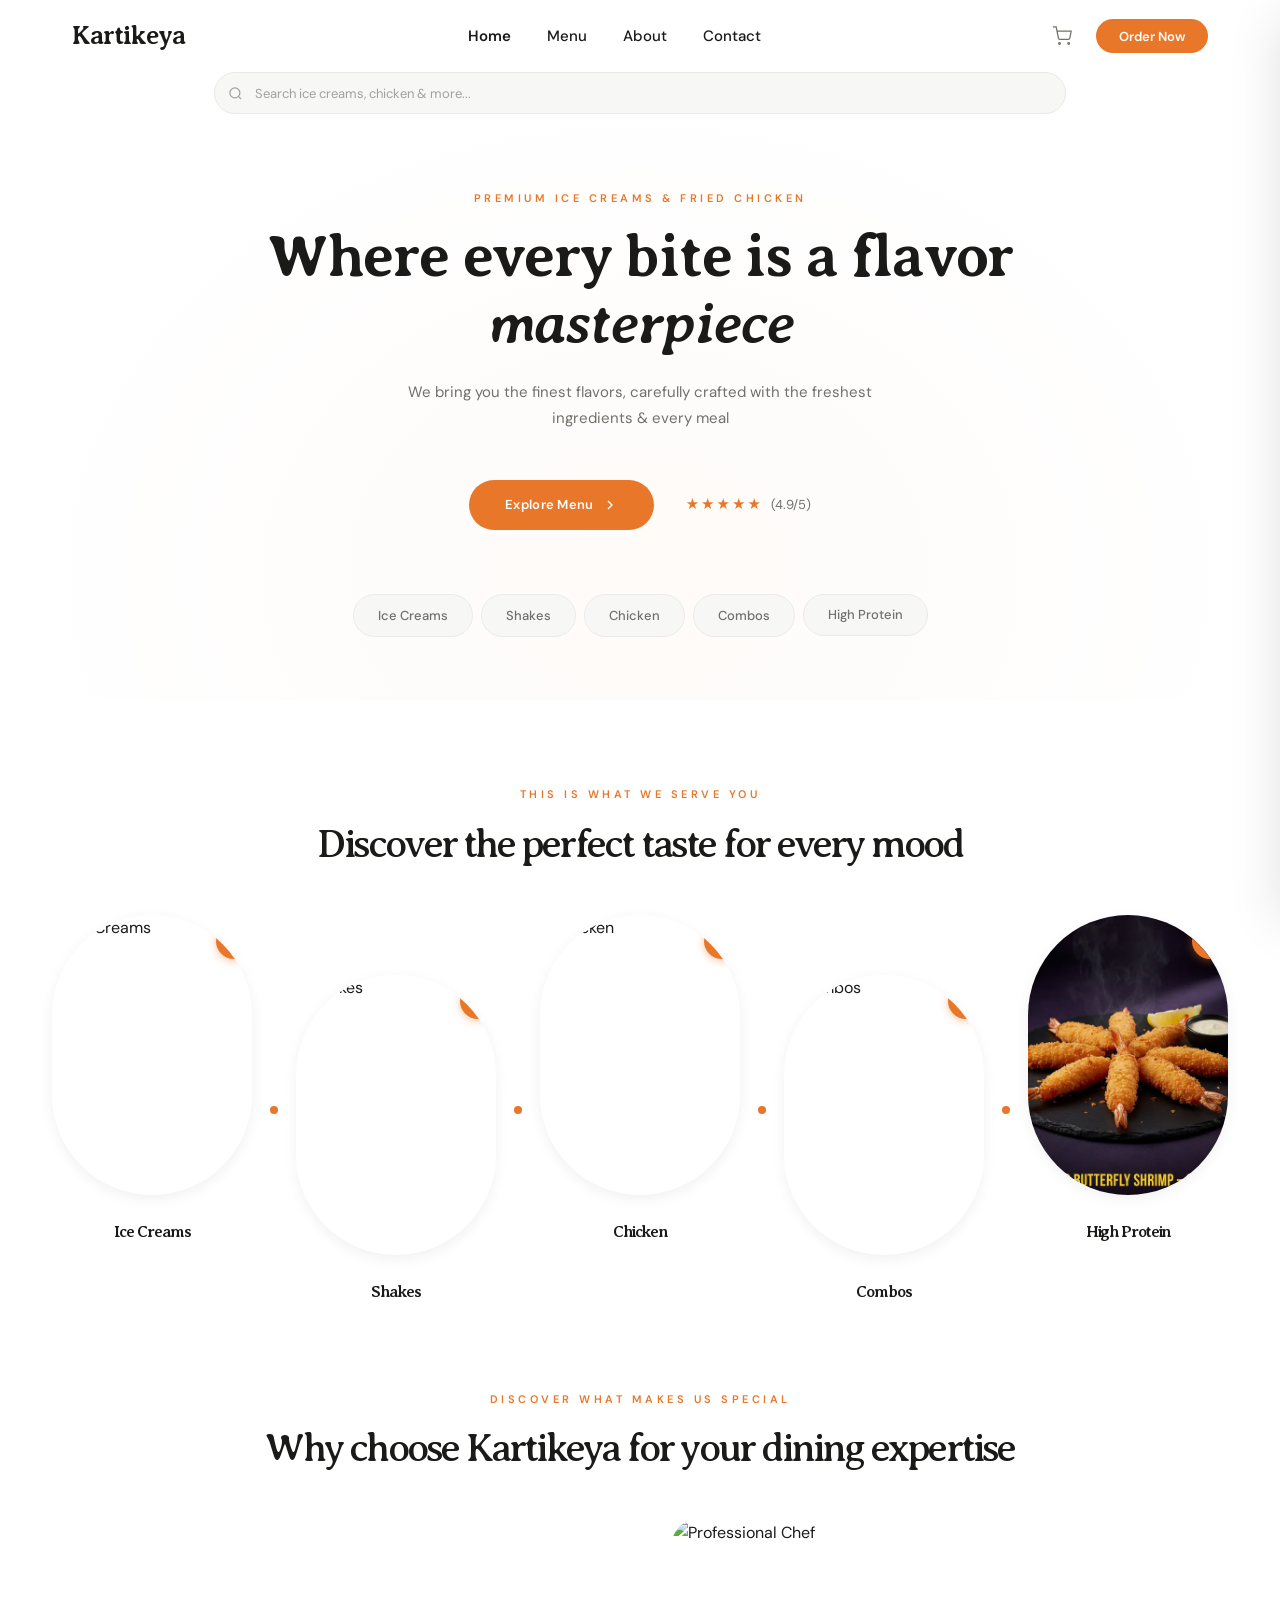
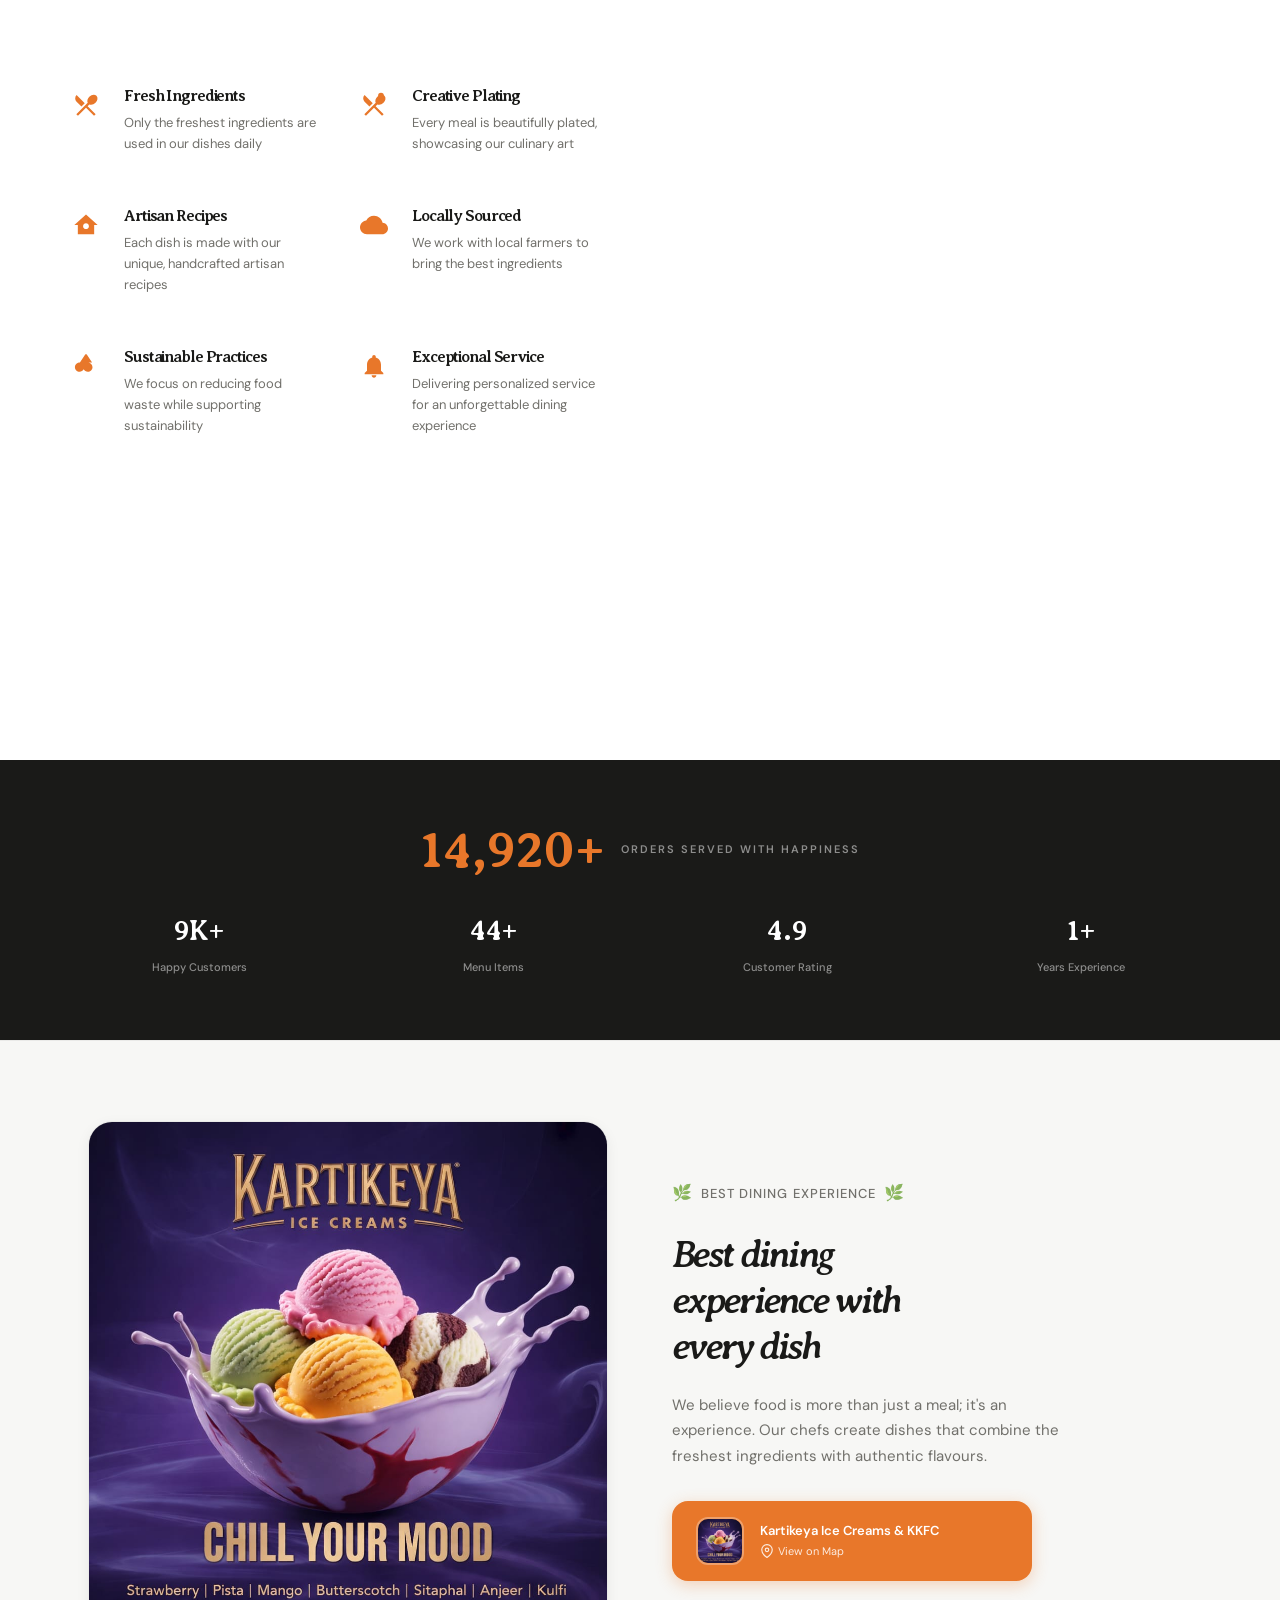
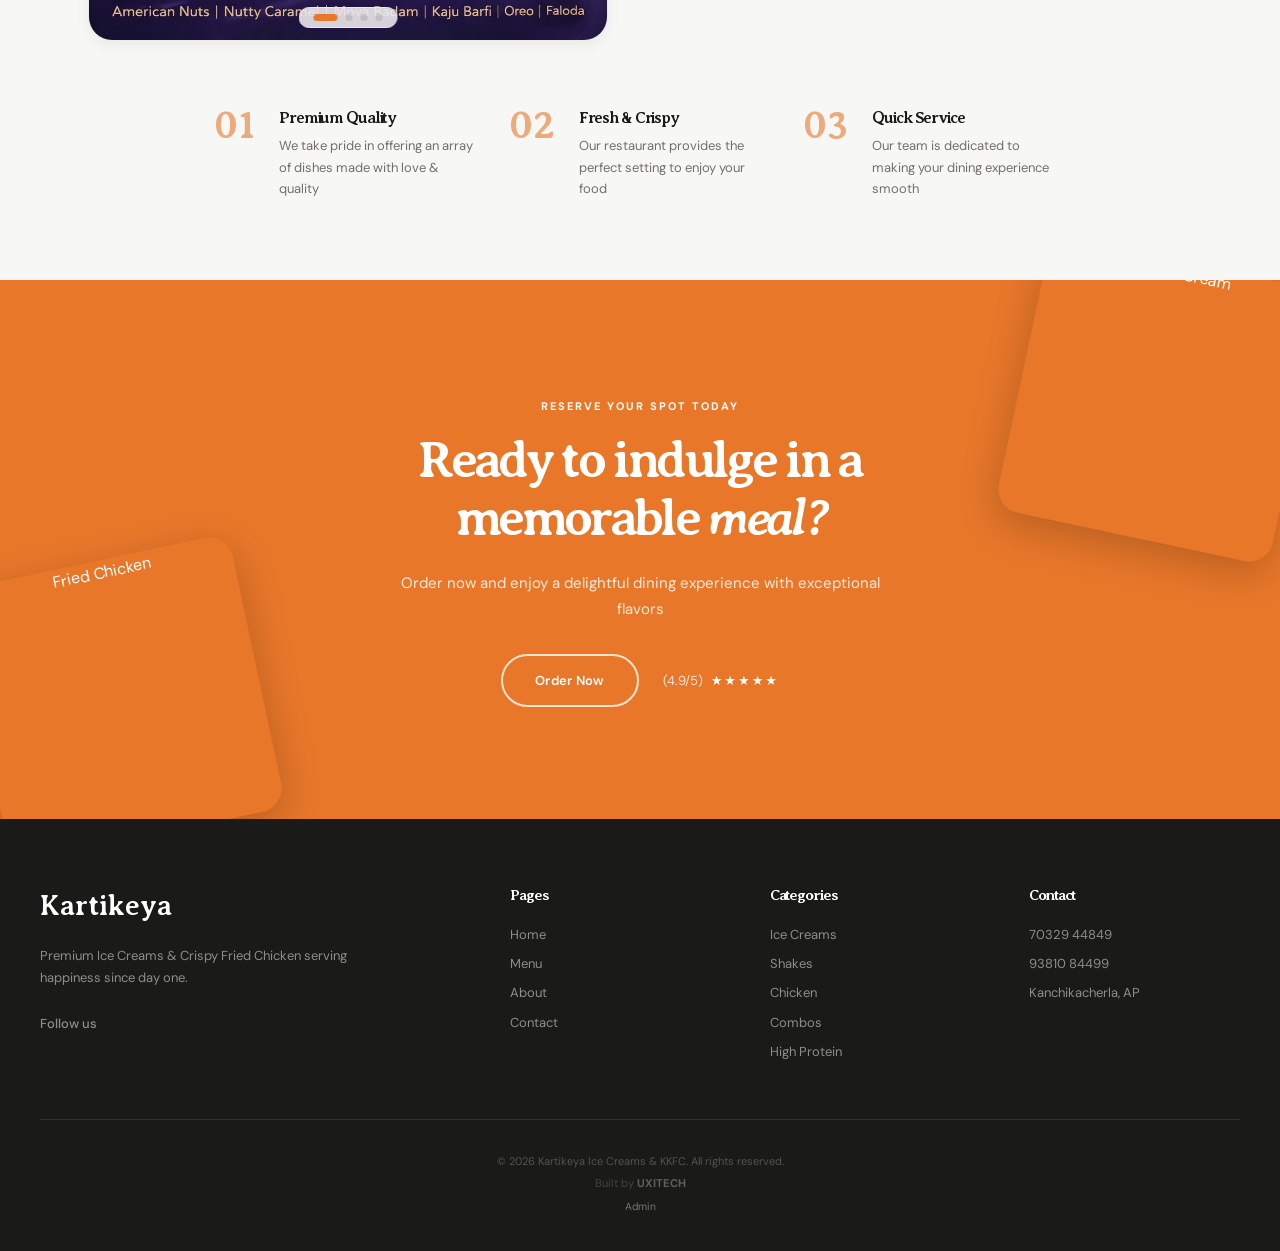
==== commit 93dfdef3: "Skip deprecated combo IDs (cb5-cb12) in Firestore sync, bump v28" ====
--- a/index.html
+++ b/index.html
@@ -741,7 +741,7 @@
     <script src="https://www.gstatic.com/firebasejs/10.12.0/firebase-firestore-compat.js"></script>
     <script src="js/firebase-config.js"></script>
 
-    <script src="js/app.js?v=27"></script>
+    <script src="js/app.js?v=28"></script>
     <script>
     // ========== COUNTER ANIMATION — CONTINUOUS LOOP ==========
     (function() {
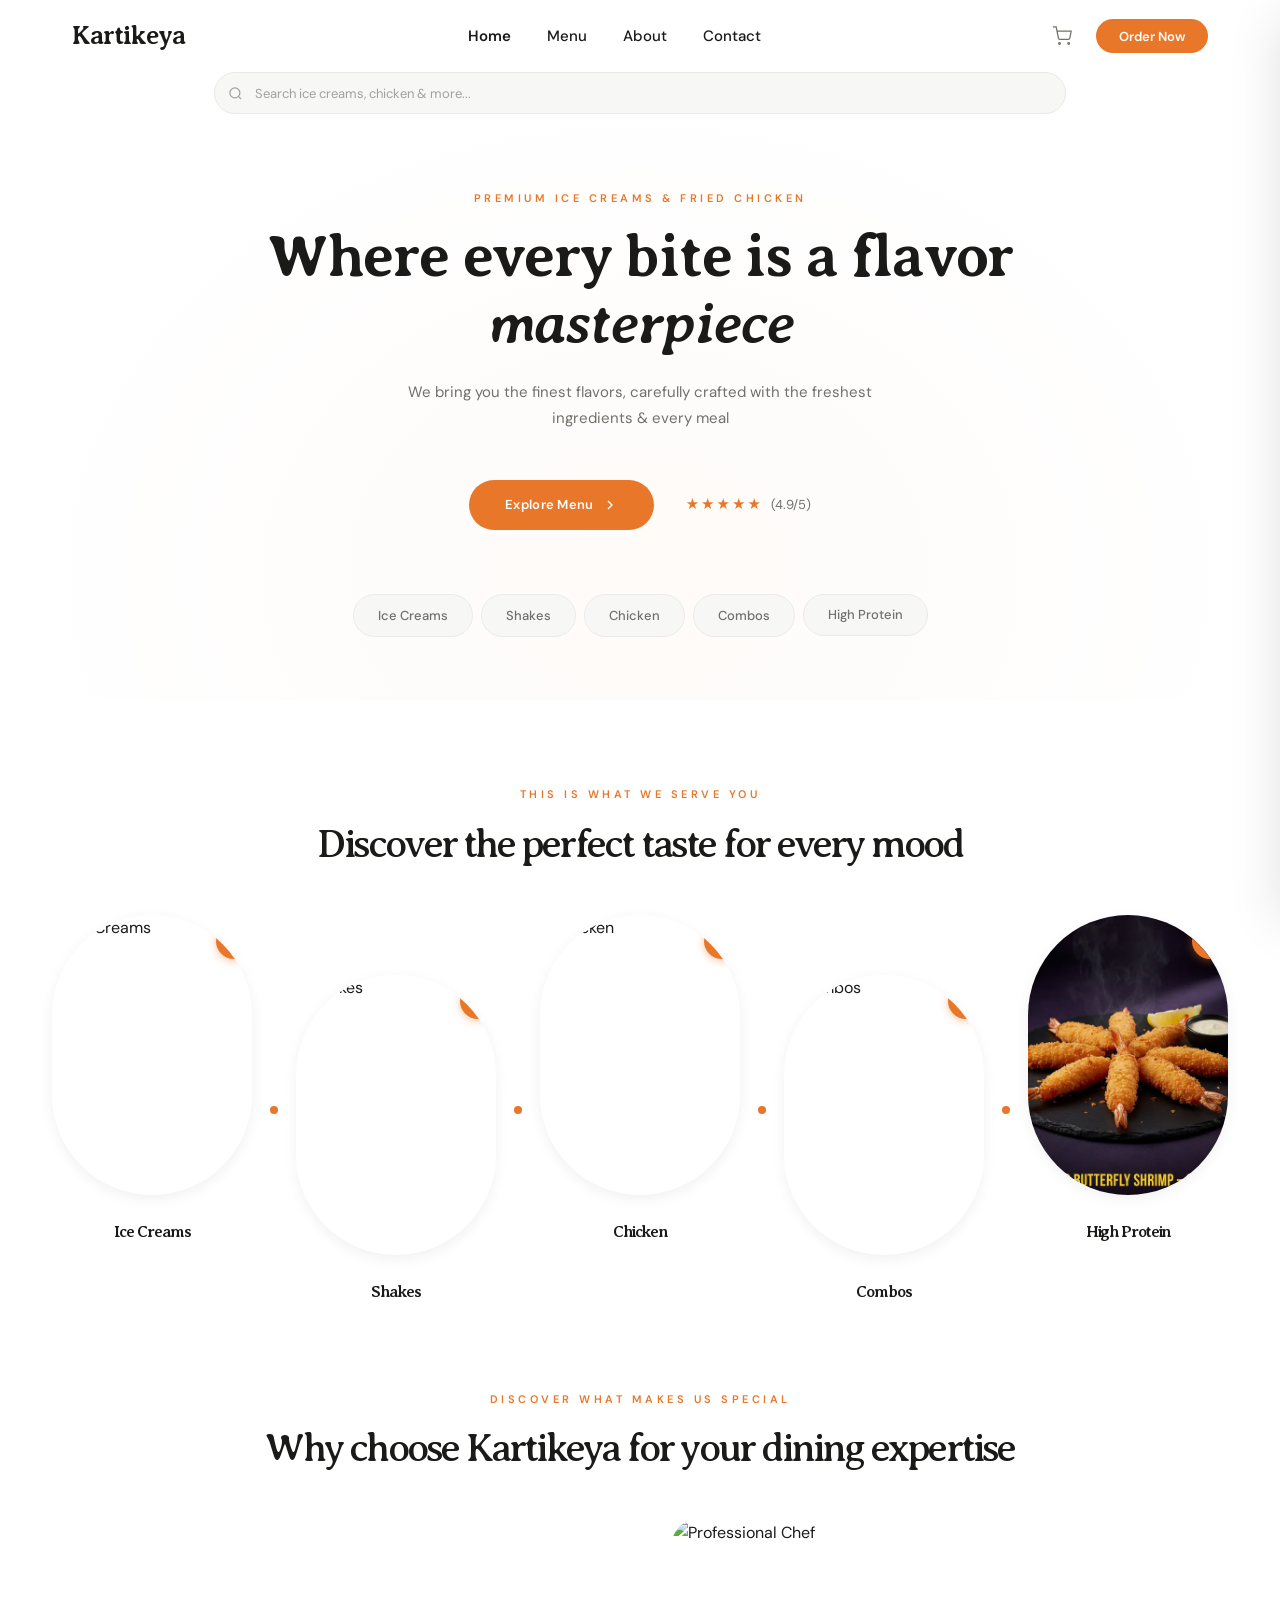
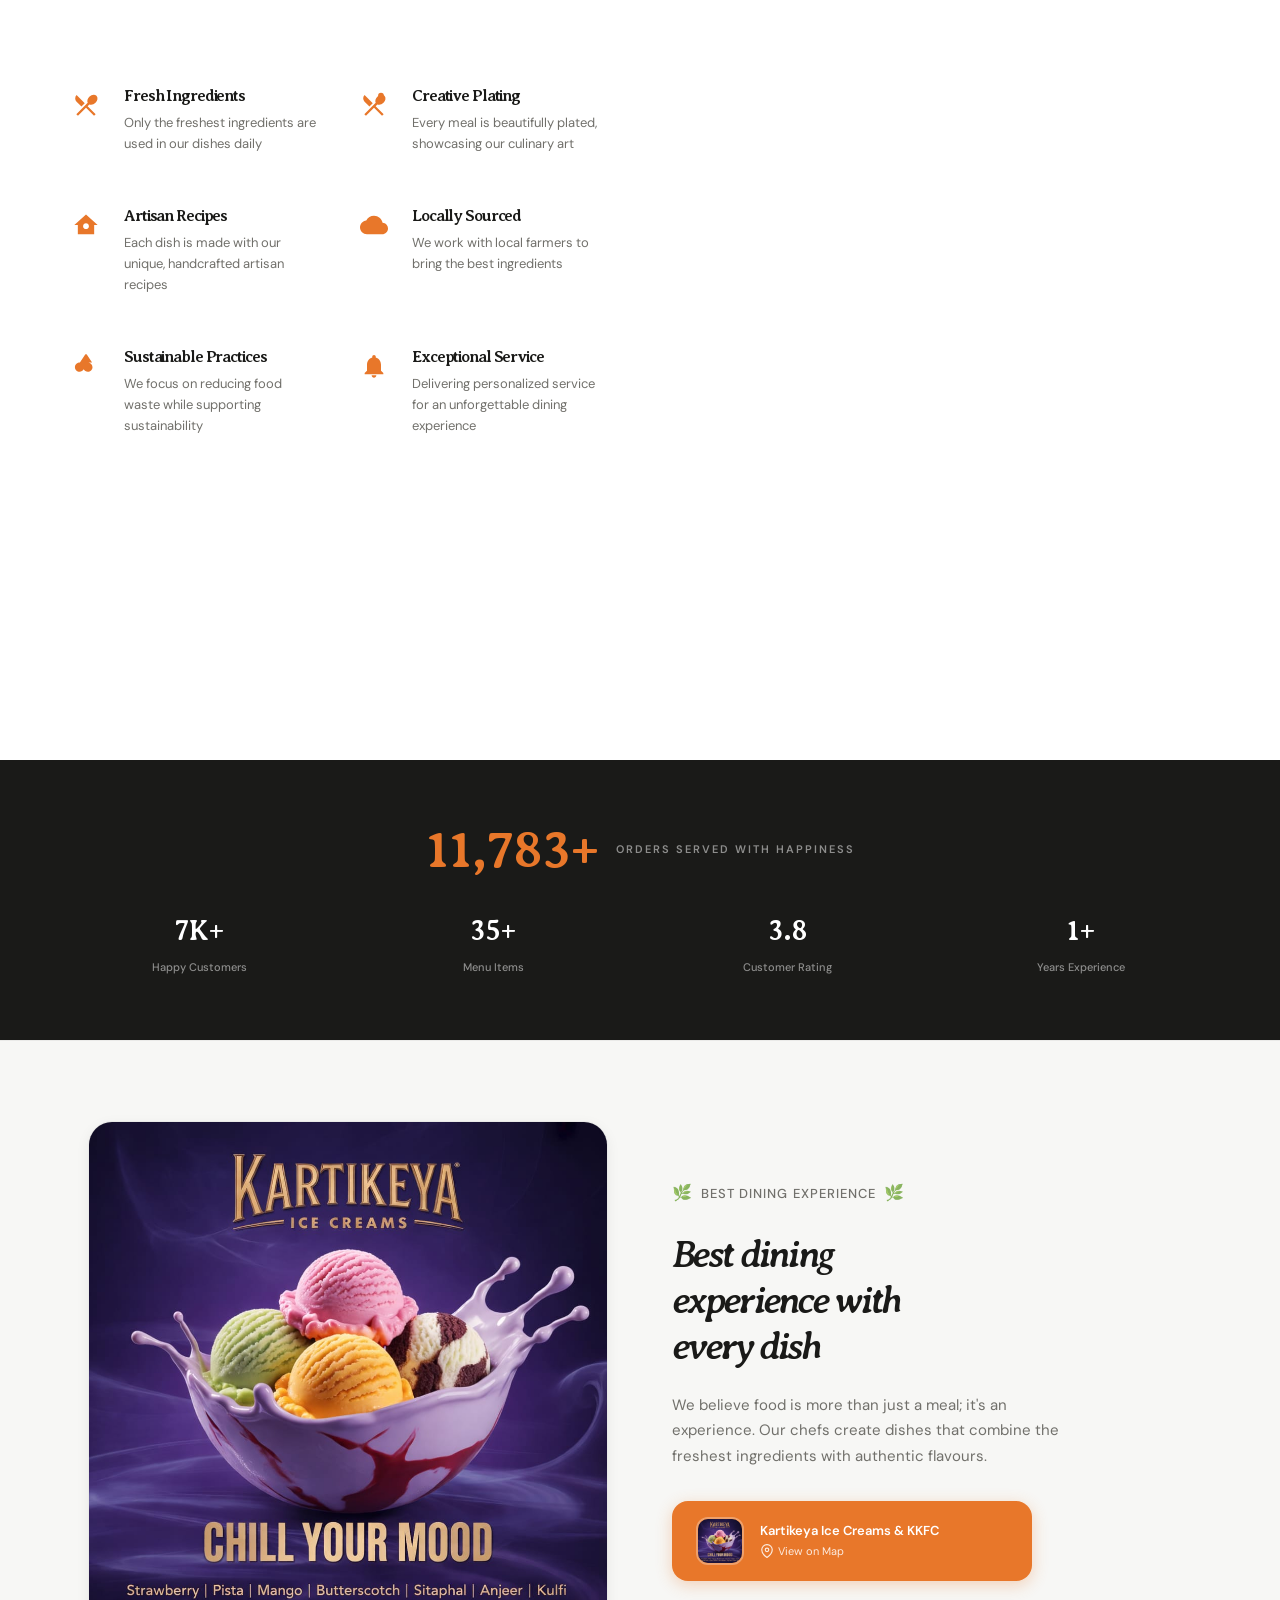
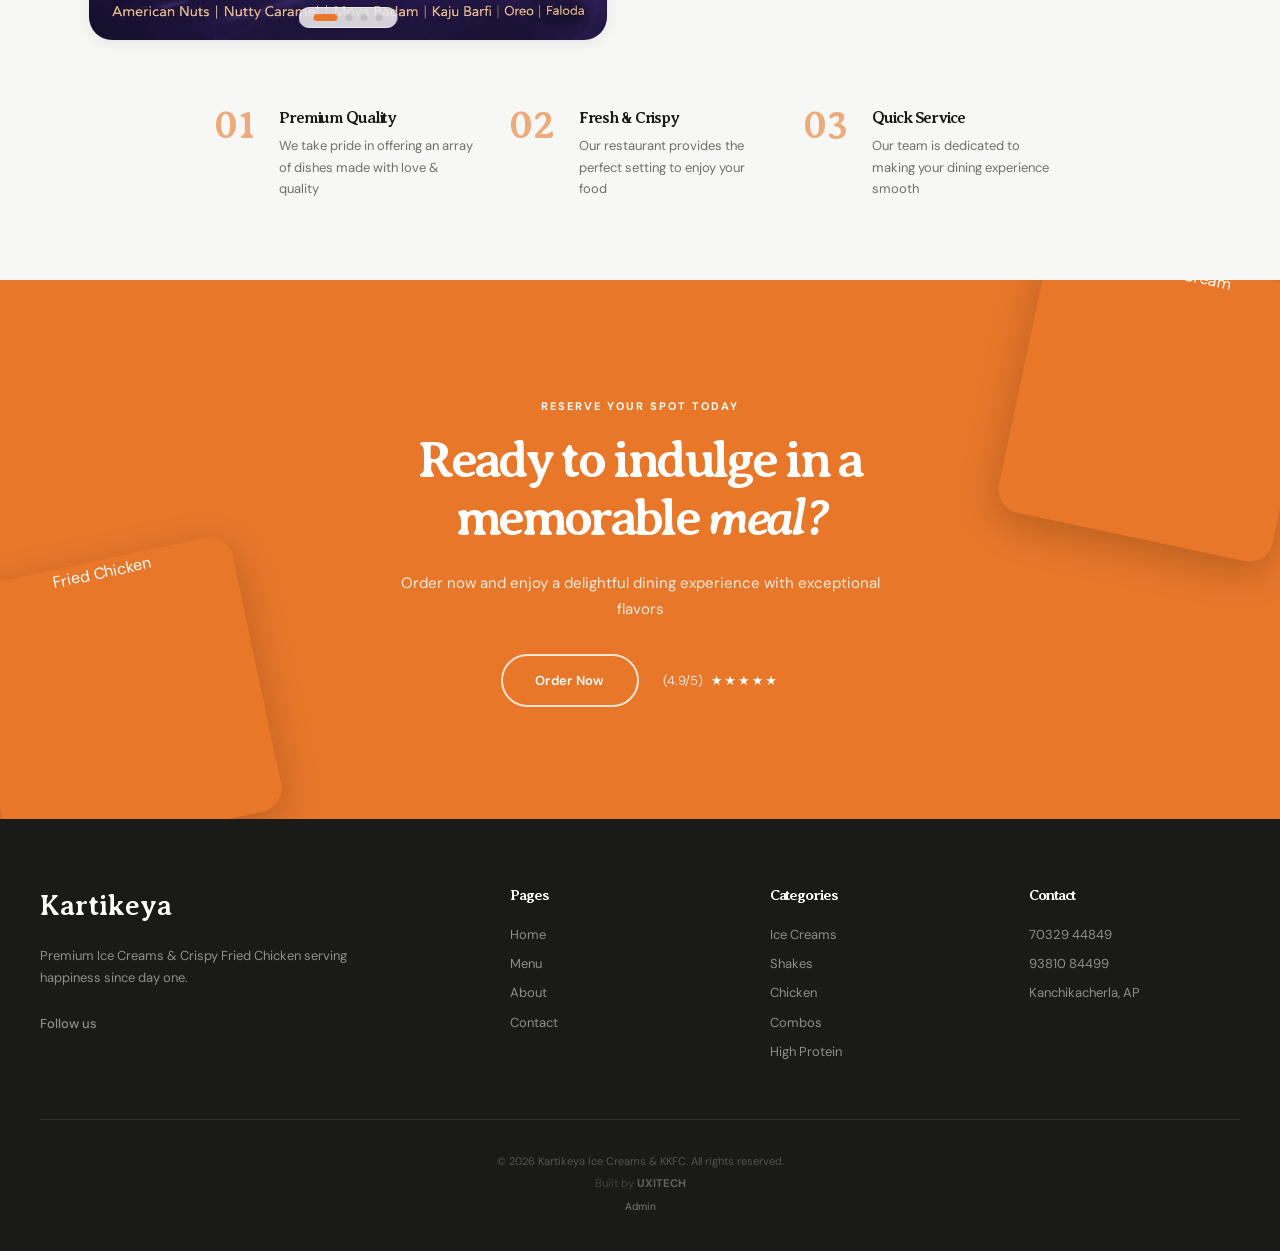
==== commit 18947a85: "v35: 2-column mobile menu cards + fix image sync - Admin menu grid now shows 2 cards per row on mobi" ====
--- a/index.html
+++ b/index.html
@@ -741,7 +741,7 @@
     <script src="https://www.gstatic.com/firebasejs/10.12.0/firebase-firestore-compat.js"></script>
     <script src="js/firebase-config.js"></script>
 
-    <script src="js/app.js?v=28"></script>
+    <script src="js/app.js?v=29"></script>
     <script>
     // ========== COUNTER ANIMATION — CONTINUOUS LOOP ==========
     (function() {
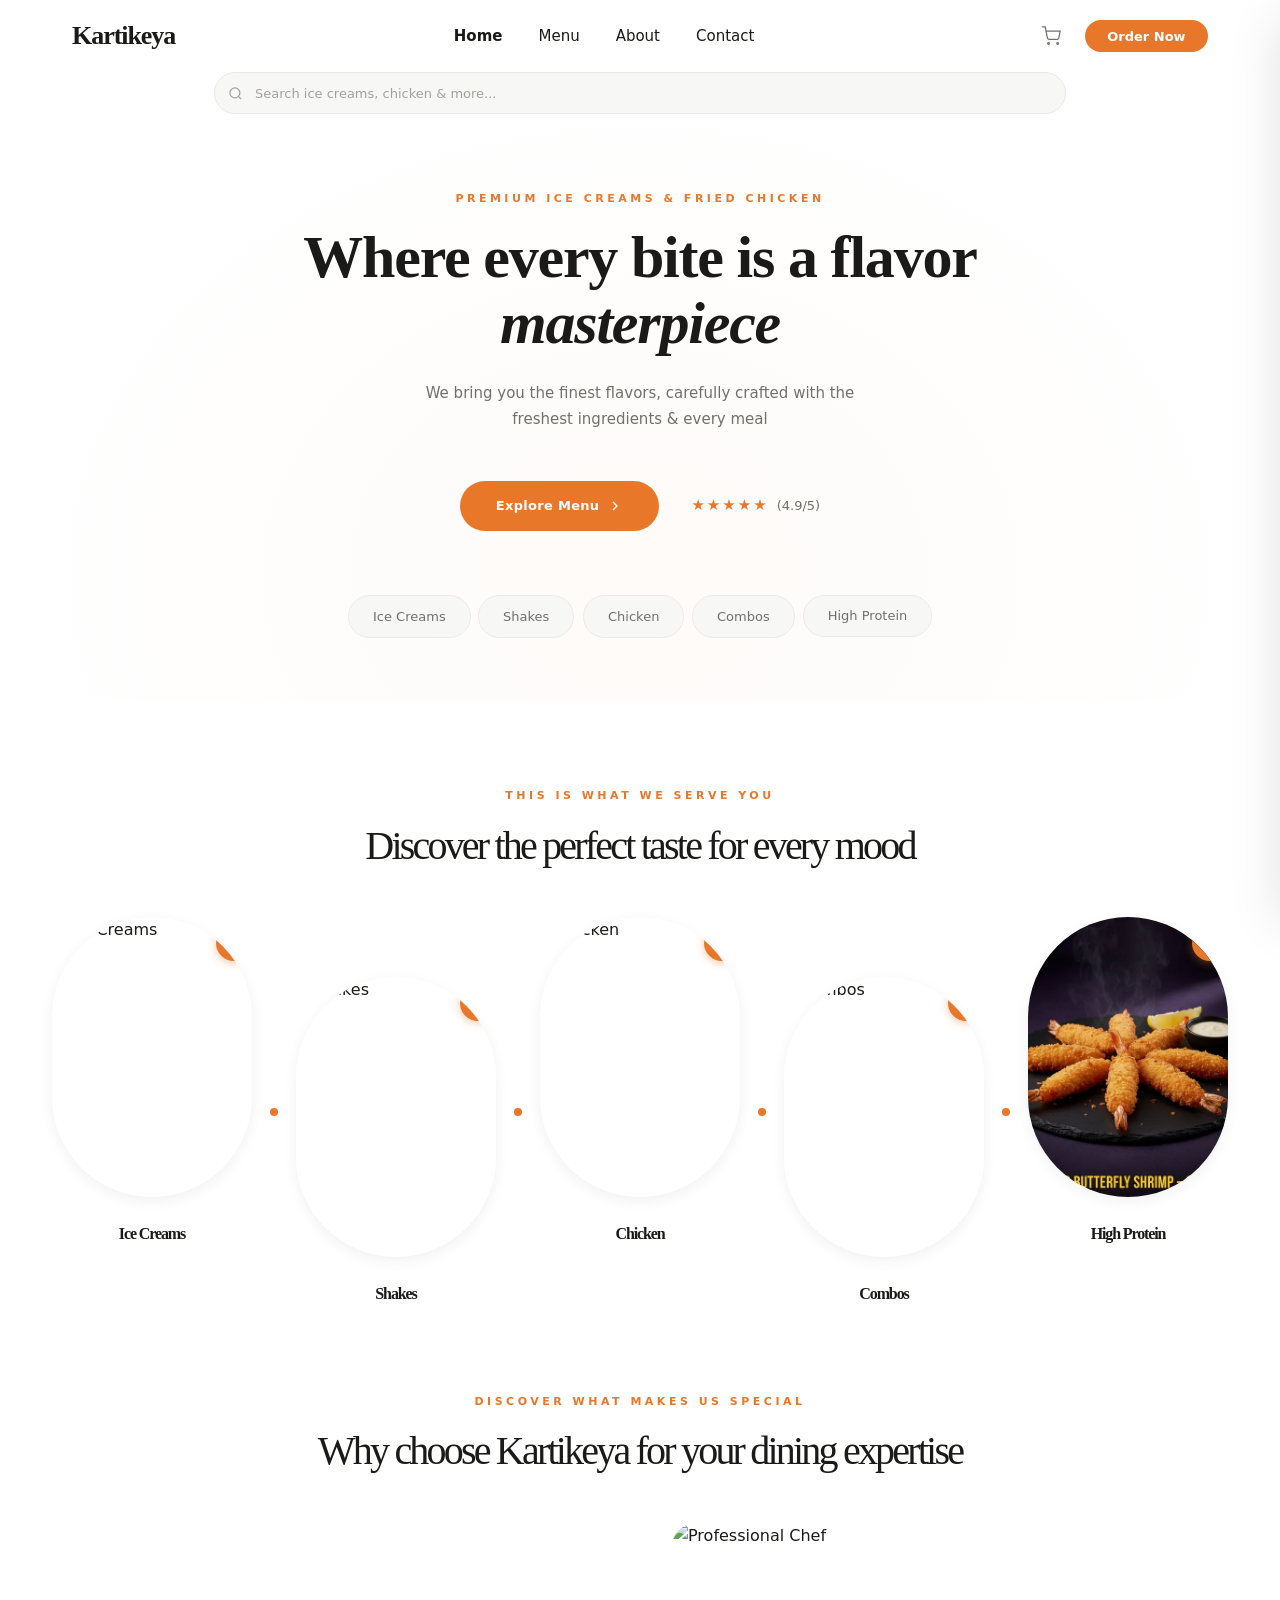
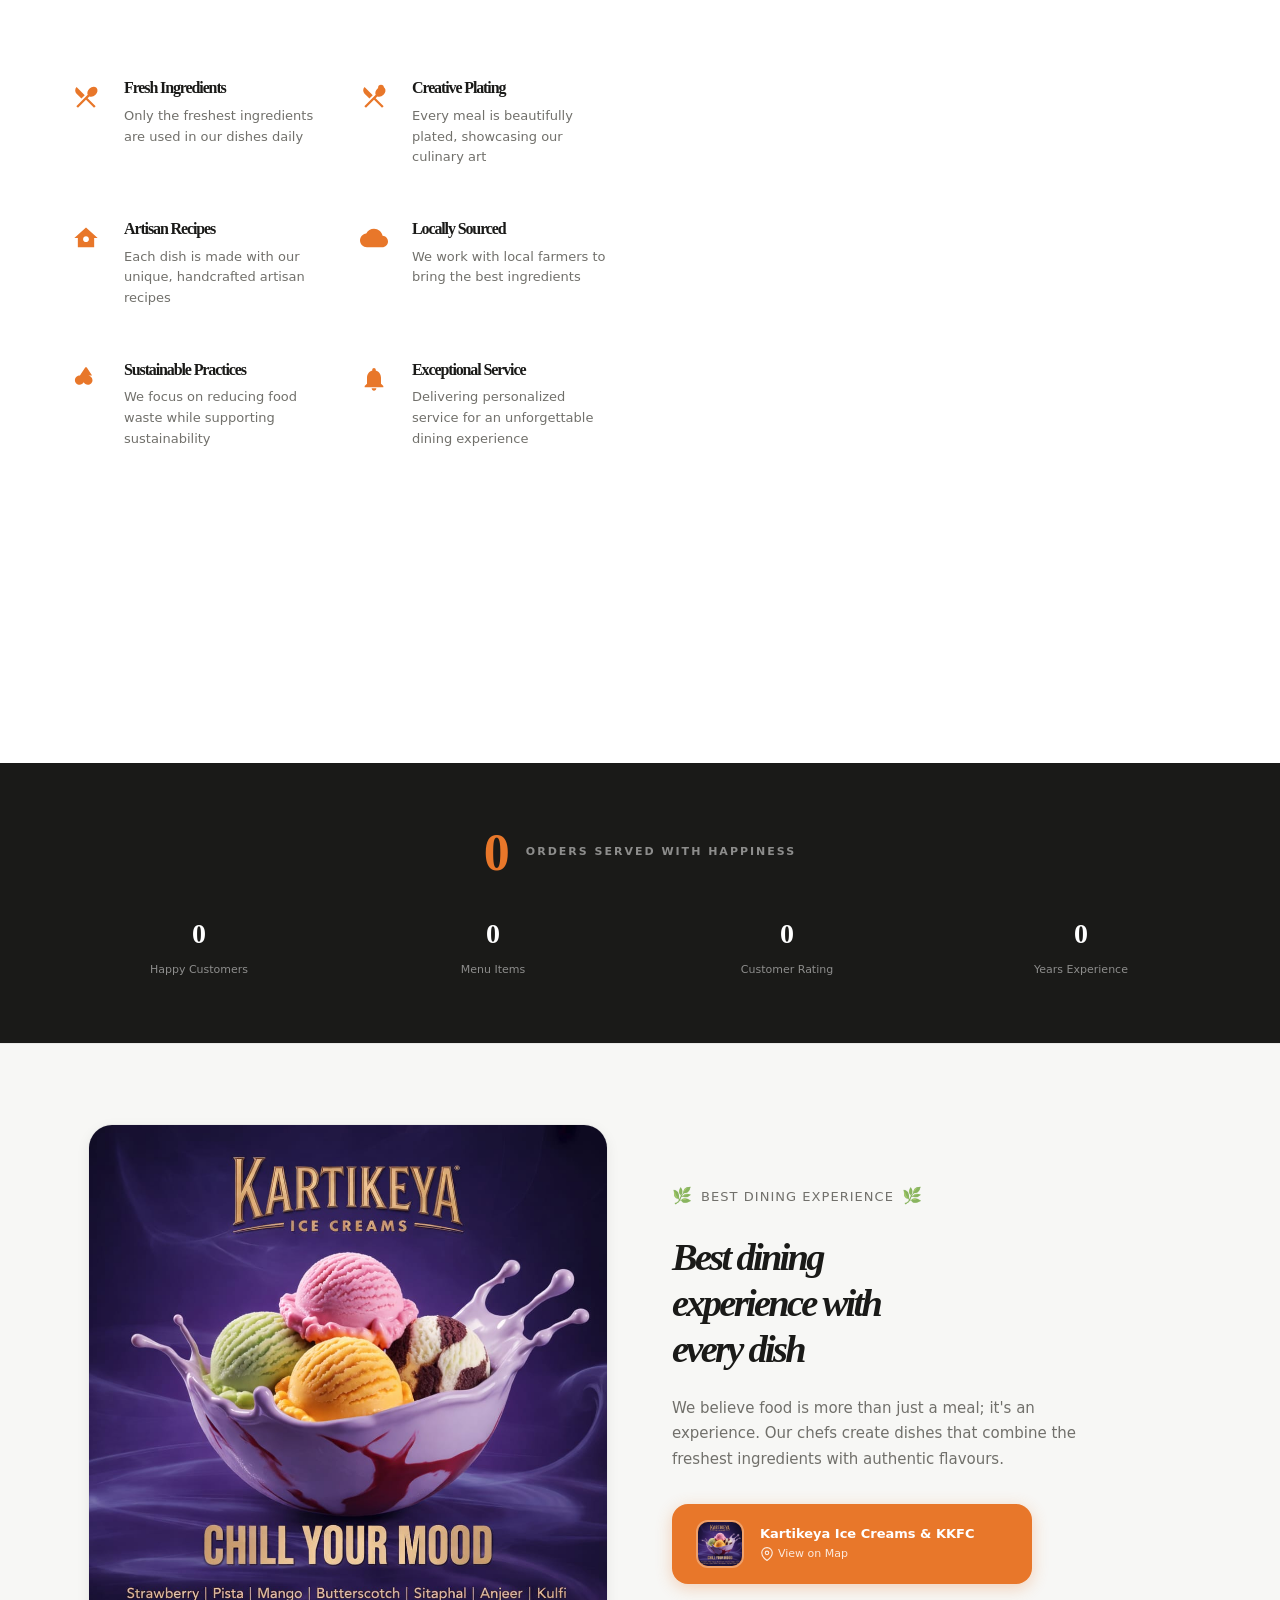
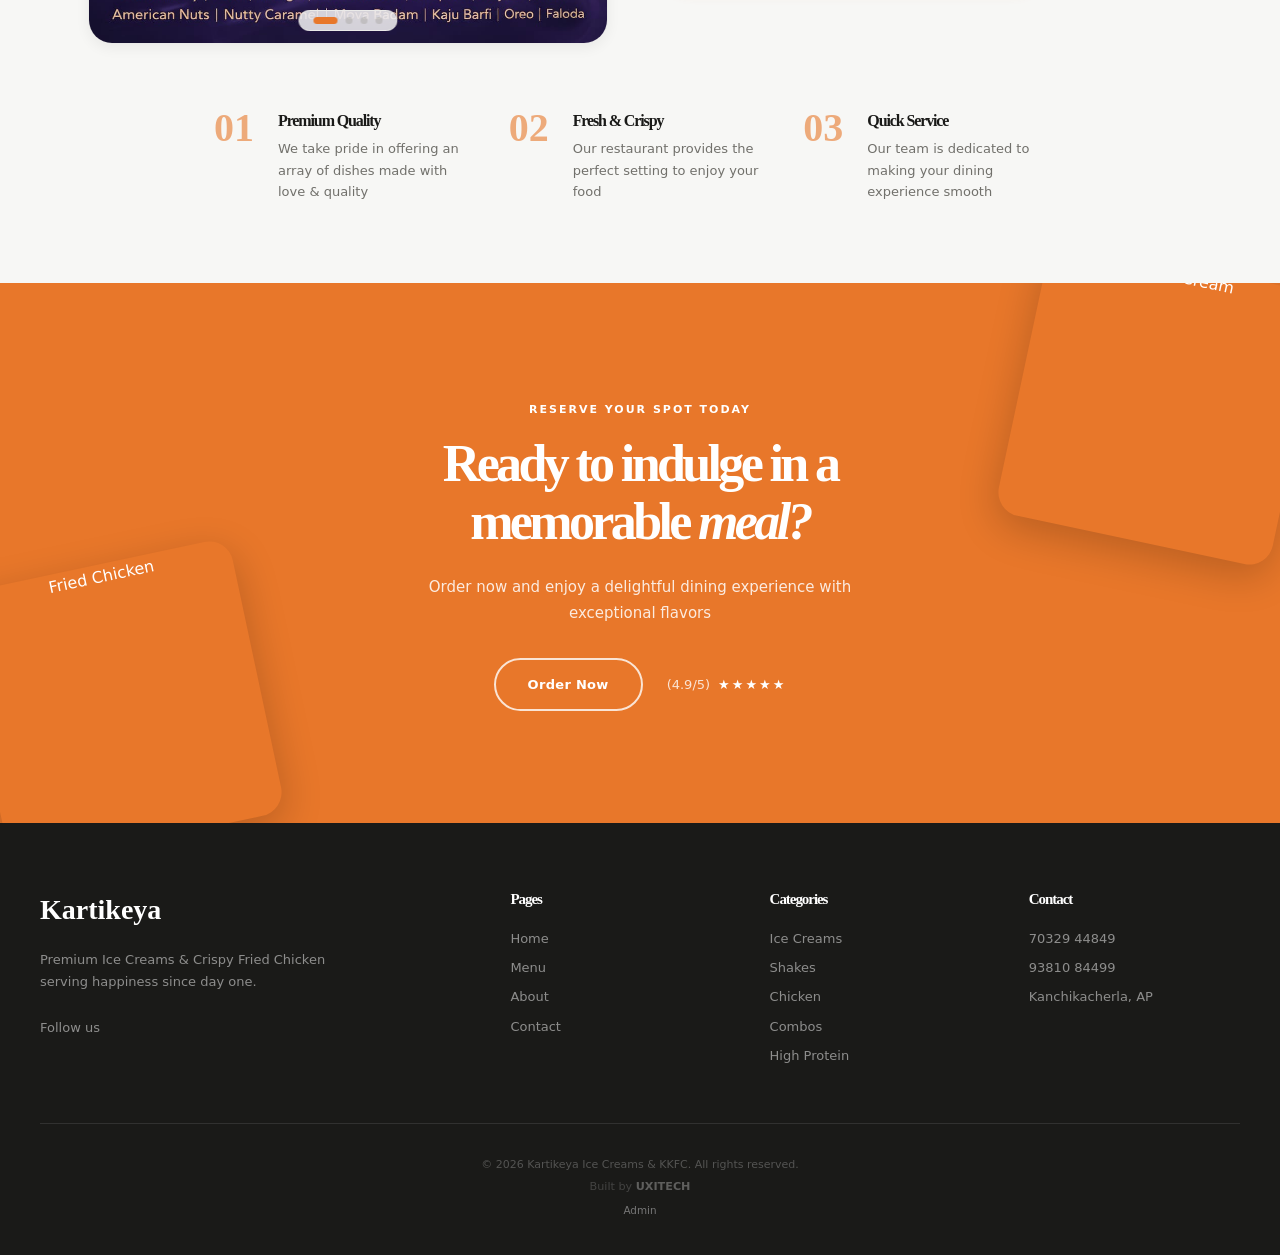
==== commit 402681c0: "v38: Comprehensive security hardening — XSS, auth, CSP, validation SECURITY FIXES: - XSS Prevention:" ====
--- a/index.html
+++ b/index.html
@@ -4,6 +4,12 @@
     <meta charset="UTF-8">
     <meta name="viewport" content="width=device-width, initial-scale=1.0, maximum-scale=1.0, user-scalable=no">
     <meta name="theme-color" content="#E8772A">
+    <!-- Security Headers -->
+    <meta http-equiv="X-Content-Type-Options" content="nosniff">
+    <meta http-equiv="X-Frame-Options" content="DENY">
+    <meta http-equiv="Content-Security-Policy" content="default-src 'self'; script-src 'self' https://www.gstatic.com https://apis.google.com; style-src 'self' 'unsafe-inline' https://fonts.googleapis.com; font-src 'self' https://fonts.gstatic.com; img-src 'self' data: https: blob:; connect-src 'self' https://*.googleapis.com https://*.firebaseio.com https://*.firebaseapp.com wss://*.firebaseio.com https://wa.me; frame-src 'none'; object-src 'none'; base-uri 'self'; form-action 'self' https://wa.me;">
+    <meta http-equiv="Referrer-Policy" content="strict-origin-when-cross-origin">
+    <meta http-equiv="Permissions-Policy" content="camera=(), microphone=(), geolocation=(), payment=()">
 
     <!-- SEO Meta Tags -->
     <title>Kartikeya Ice Creams & KKFC | Premium Ice Creams, Milk Shakes & Fried Chicken</title>
@@ -741,7 +747,7 @@
     <script src="https://www.gstatic.com/firebasejs/10.12.0/firebase-firestore-compat.js"></script>
     <script src="js/firebase-config.js"></script>
 
-    <script src="js/app.js?v=29"></script>
+    <script src="js/app.js?v=30"></script>
     <script>
     // ========== COUNTER ANIMATION — CONTINUOUS LOOP ==========
     (function() {
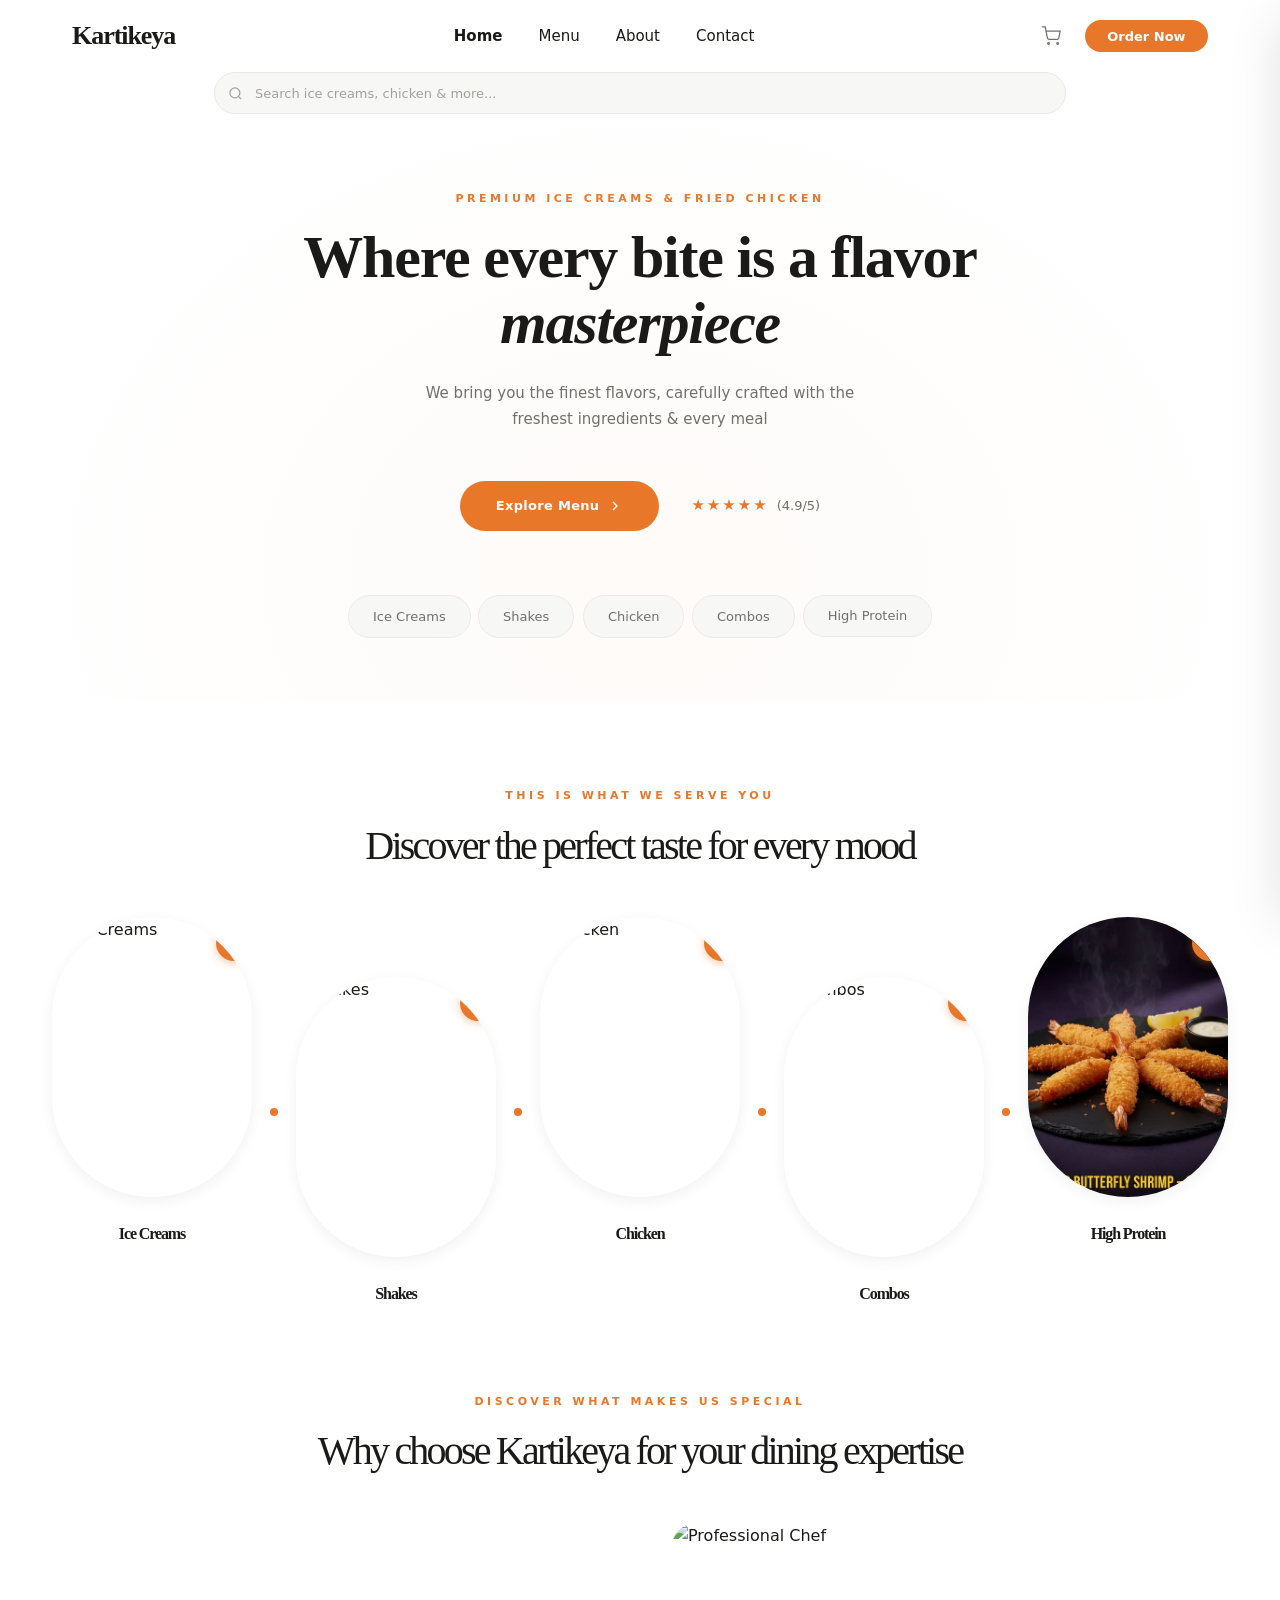
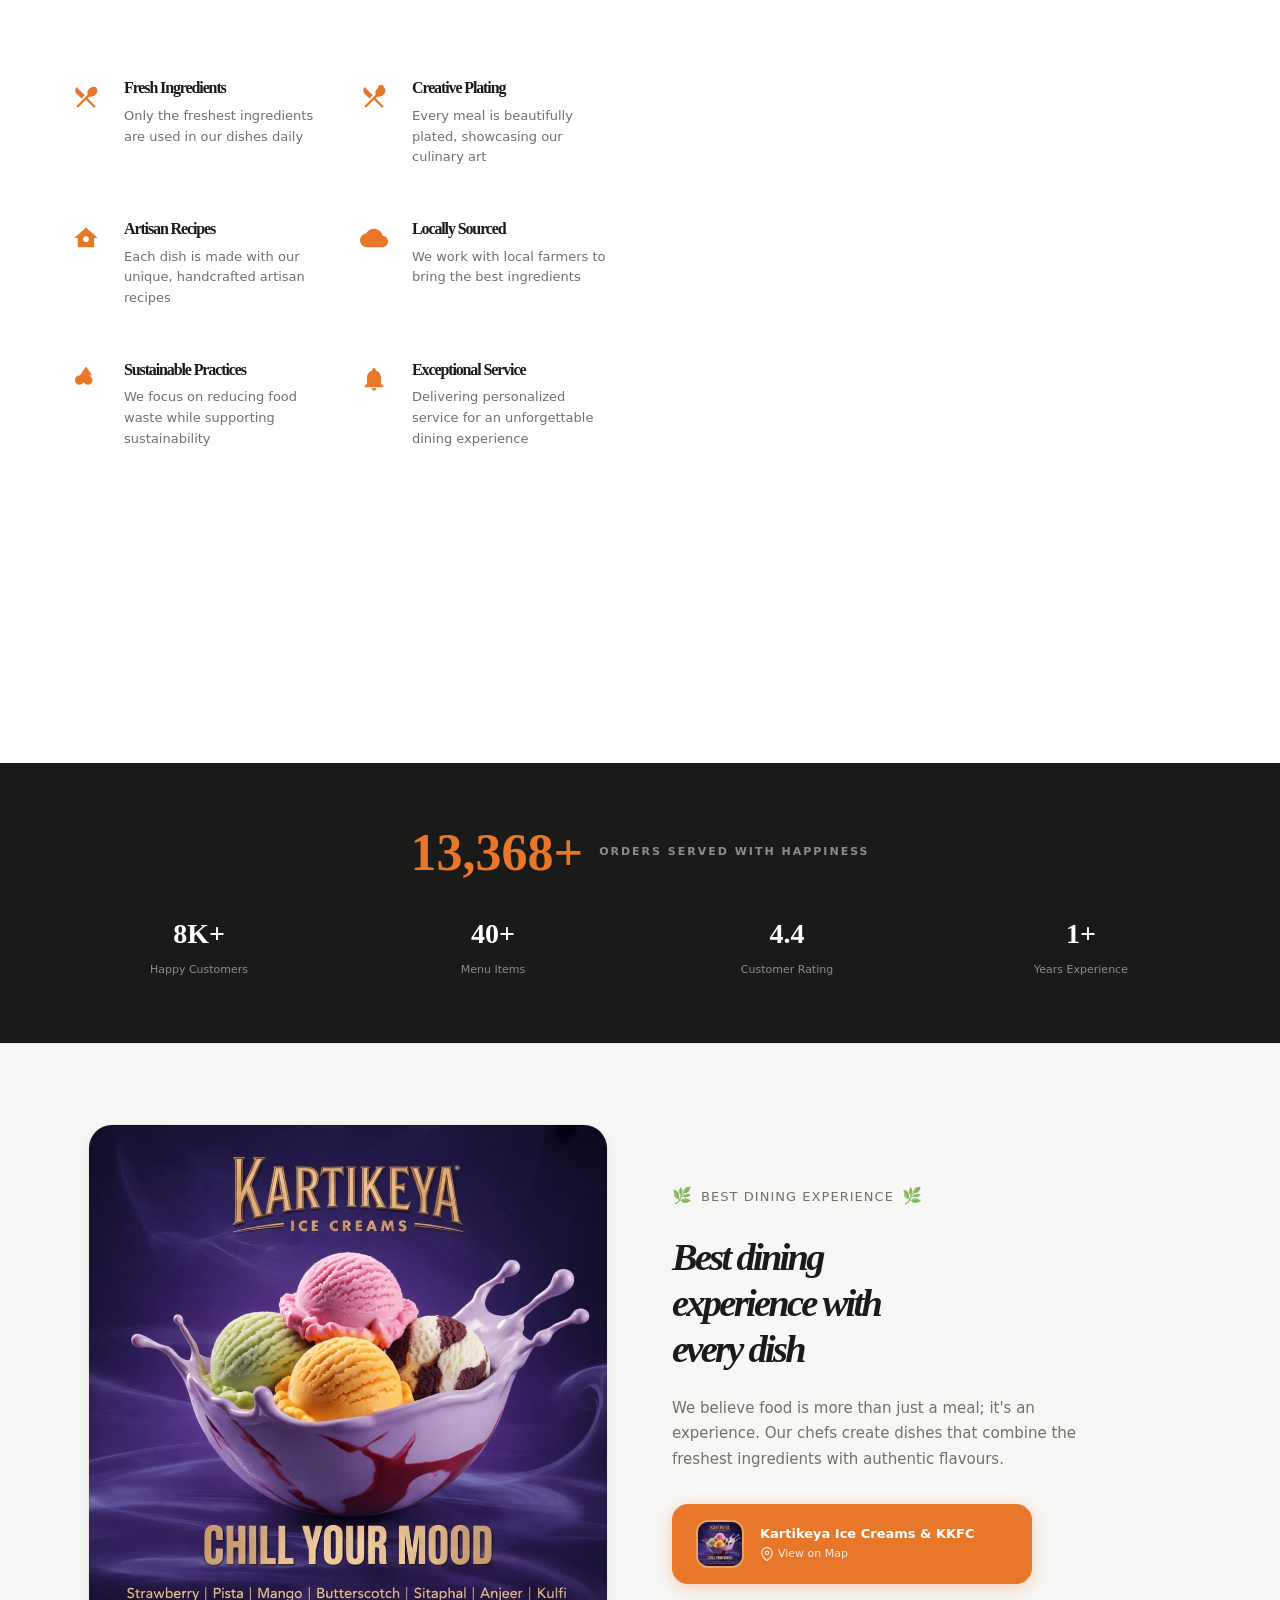
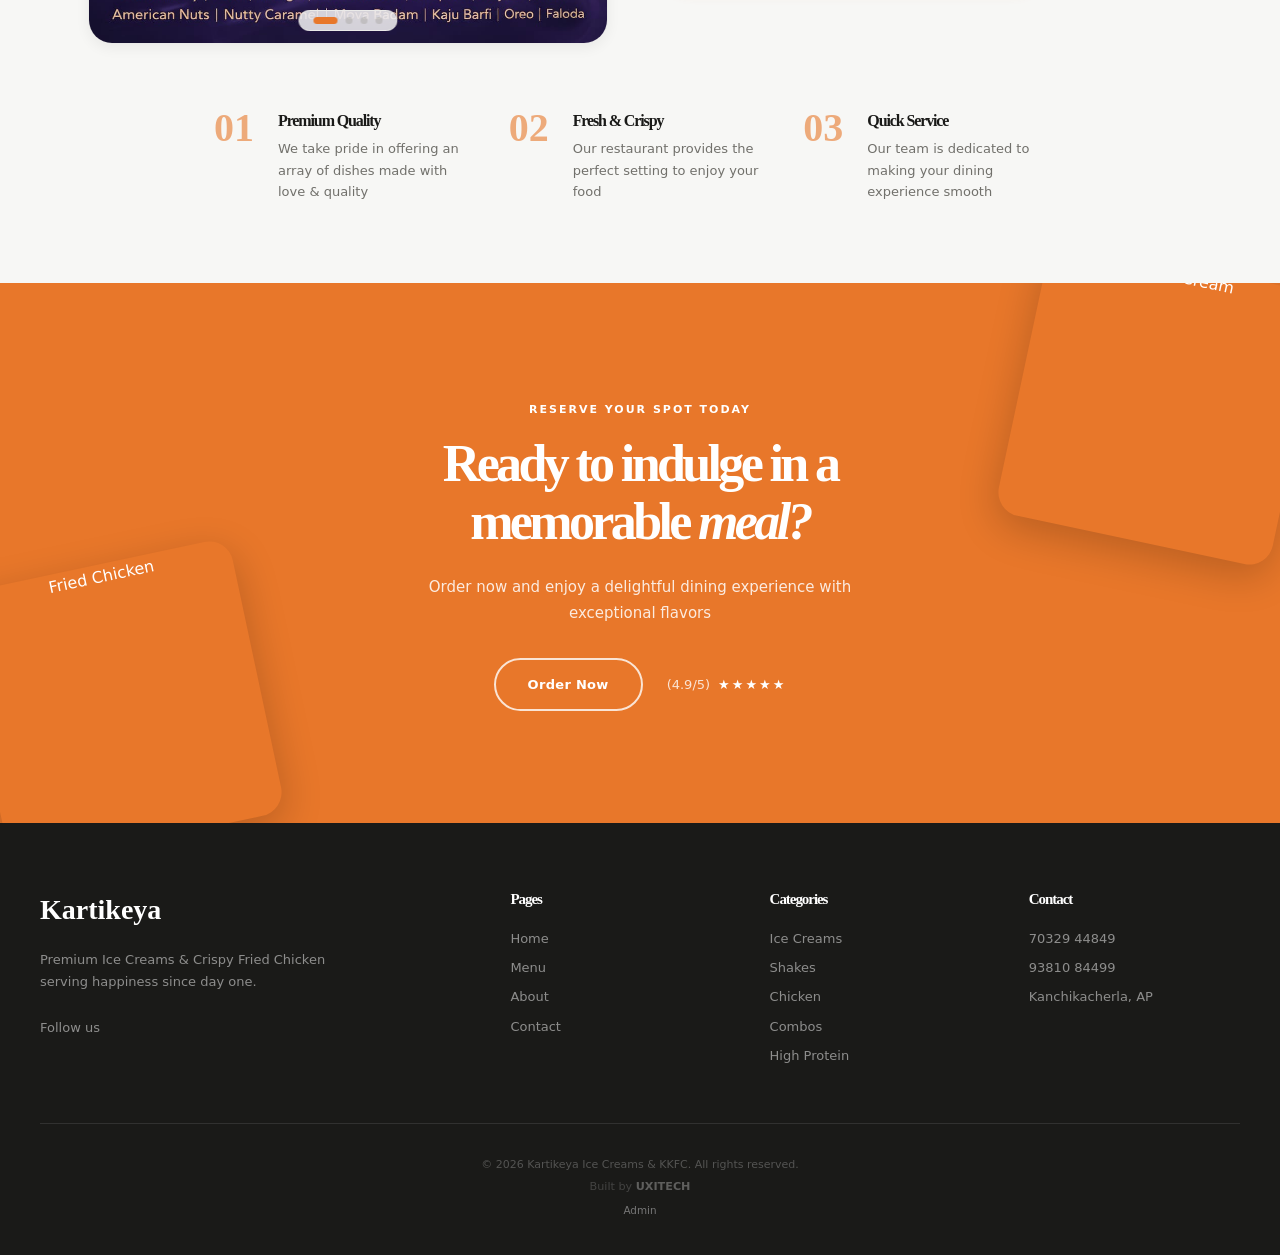
==== commit 27c4aede: "v41: Fix CSP blocking all inline onclick handlers — add unsafe-inline to script-src in both admin.ht" ====
--- a/index.html
+++ b/index.html
@@ -7,7 +7,7 @@
     <!-- Security Headers -->
     <meta http-equiv="X-Content-Type-Options" content="nosniff">
     <meta http-equiv="X-Frame-Options" content="DENY">
-    <meta http-equiv="Content-Security-Policy" content="default-src 'self'; script-src 'self' https://www.gstatic.com https://apis.google.com; style-src 'self' 'unsafe-inline' https://fonts.googleapis.com; font-src 'self' https://fonts.gstatic.com; img-src 'self' data: https: blob:; connect-src 'self' https://*.googleapis.com https://*.firebaseio.com https://*.firebaseapp.com wss://*.firebaseio.com https://wa.me; frame-src 'none'; object-src 'none'; base-uri 'self'; form-action 'self' https://wa.me;">
+    <meta http-equiv="Content-Security-Policy" content="default-src 'self'; script-src 'self' 'unsafe-inline' https://www.gstatic.com https://www.google.com https://apis.google.com; style-src 'self' 'unsafe-inline' https://fonts.googleapis.com; font-src 'self' https://fonts.gstatic.com; img-src 'self' data: https: blob:; connect-src 'self' https://*.googleapis.com https://*.firebaseio.com https://*.firebaseapp.com wss://*.firebaseio.com https://wa.me https://www.google.com; frame-src https://www.google.com https://www.recaptcha.net; object-src 'none'; base-uri 'self'; form-action 'self' https://wa.me;">
     <meta http-equiv="Referrer-Policy" content="strict-origin-when-cross-origin">
     <meta http-equiv="Permissions-Policy" content="camera=(), microphone=(), geolocation=(), payment=()">
 
@@ -608,6 +608,7 @@
                     </div>
                 </div>
 
+                <div id="checkoutRecaptcha" class="g-recaptcha" data-sitekey="6LcM44AsAAAAACgLJwSK7d0rnH9zhtStyBGAUXc4"></div>
                 <div class="checkout-actions">
                     <button type="submit" class="btn-primary confirm-btn" id="confirmOrderBtn">
                         <svg viewBox="0 0 24 24" fill="none" stroke="currentColor" stroke-width="2"><path d="M22 2L11 13"></path><path d="M22 2l-7 20-4-9-9-4 20-7z"></path></svg>
@@ -742,12 +743,14 @@
         </div>
     </div>
 
+    <!-- reCAPTCHA v2 -->
+    <script src="https://www.google.com/recaptcha/enterprise.js" async defer></script>
     <!-- Firebase SDK -->
     <script src="https://www.gstatic.com/firebasejs/10.12.0/firebase-app-compat.js"></script>
     <script src="https://www.gstatic.com/firebasejs/10.12.0/firebase-firestore-compat.js"></script>
     <script src="js/firebase-config.js"></script>
 
-    <script src="js/app.js?v=30"></script>
+    <script src="js/app.js?v=31"></script>
     <script>
     // ========== COUNTER ANIMATION — CONTINUOUS LOOP ==========
     (function() {
--- a/css/styles.css
+++ b/css/styles.css
@@ -2449,6 +2449,14 @@
     display: flex;
     flex-direction: column;
     gap: var(--sp-lg);
+}
+
+#checkoutRecaptcha {
+    display: flex;
+    justify-content: center;
+    margin: var(--sp-base) 0;
+    transform: scale(0.92);
+    transform-origin: center;
 }
 
 .checkout-actions {
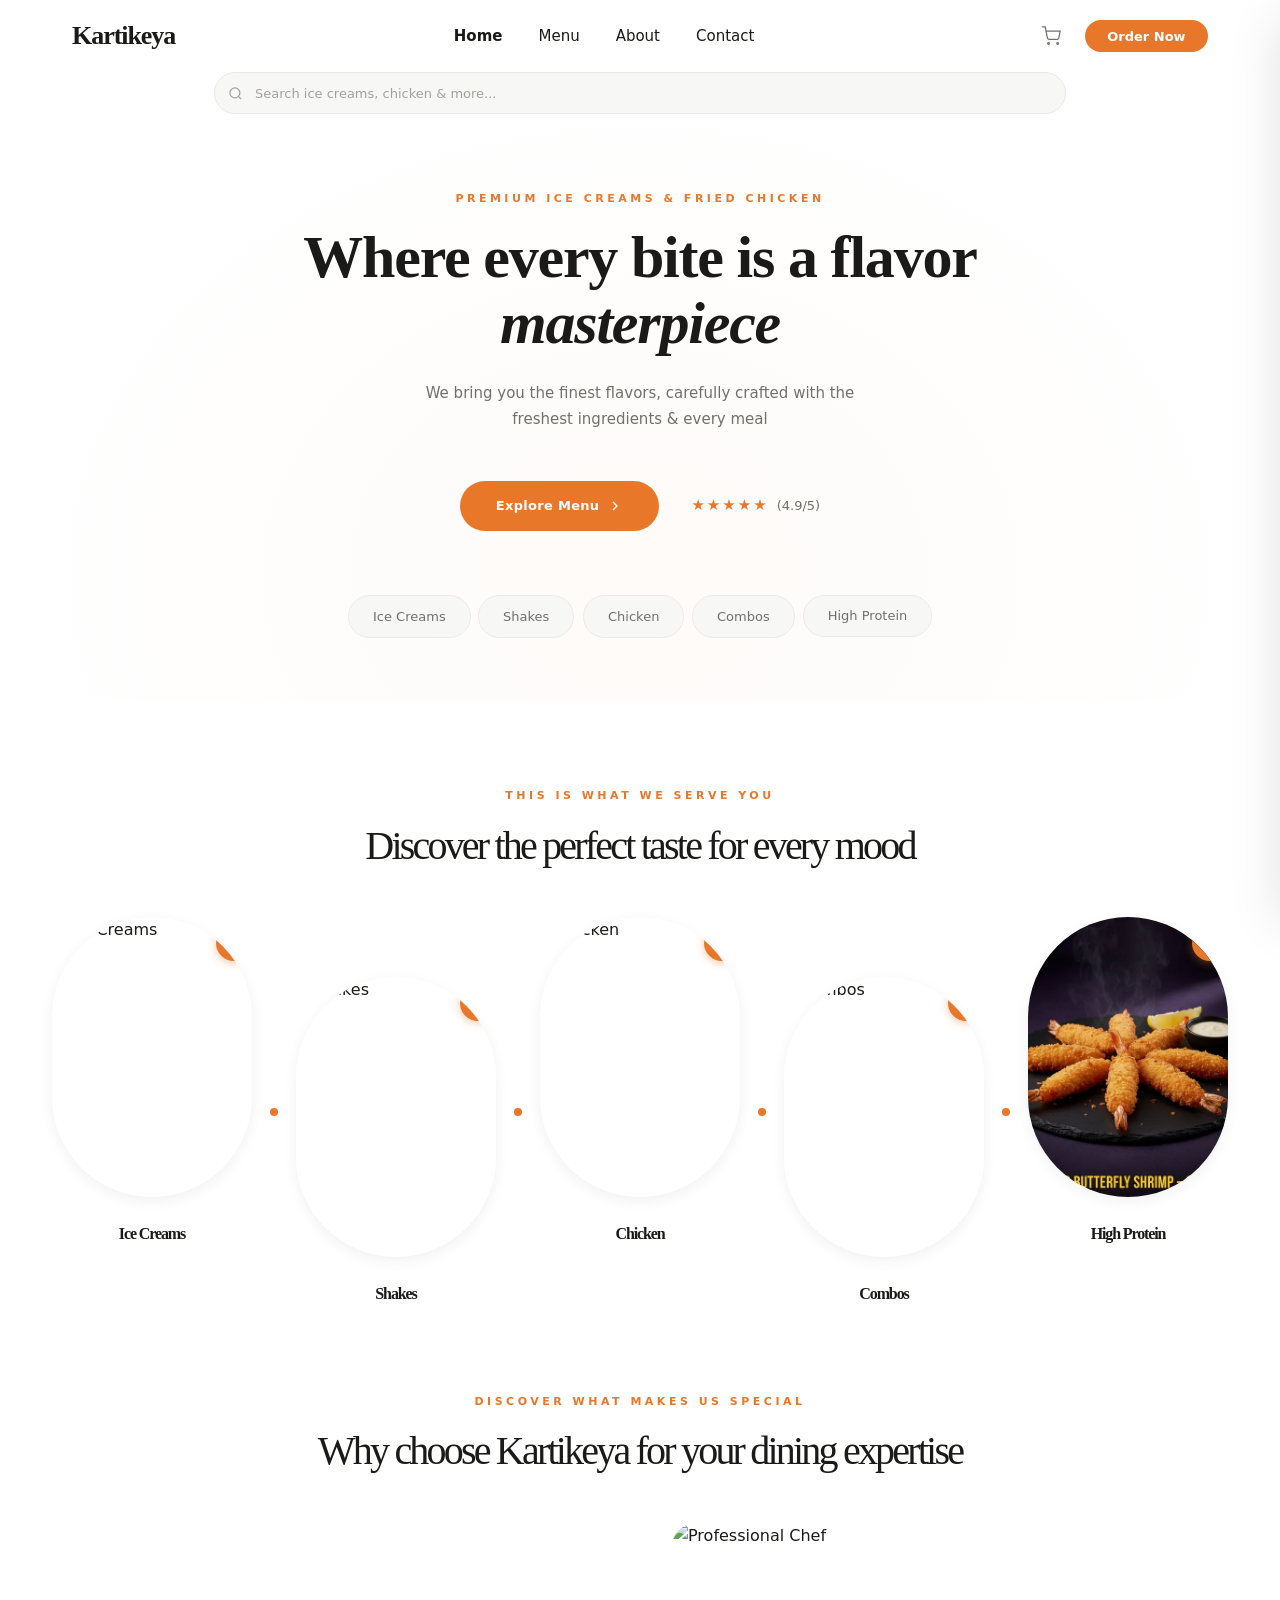
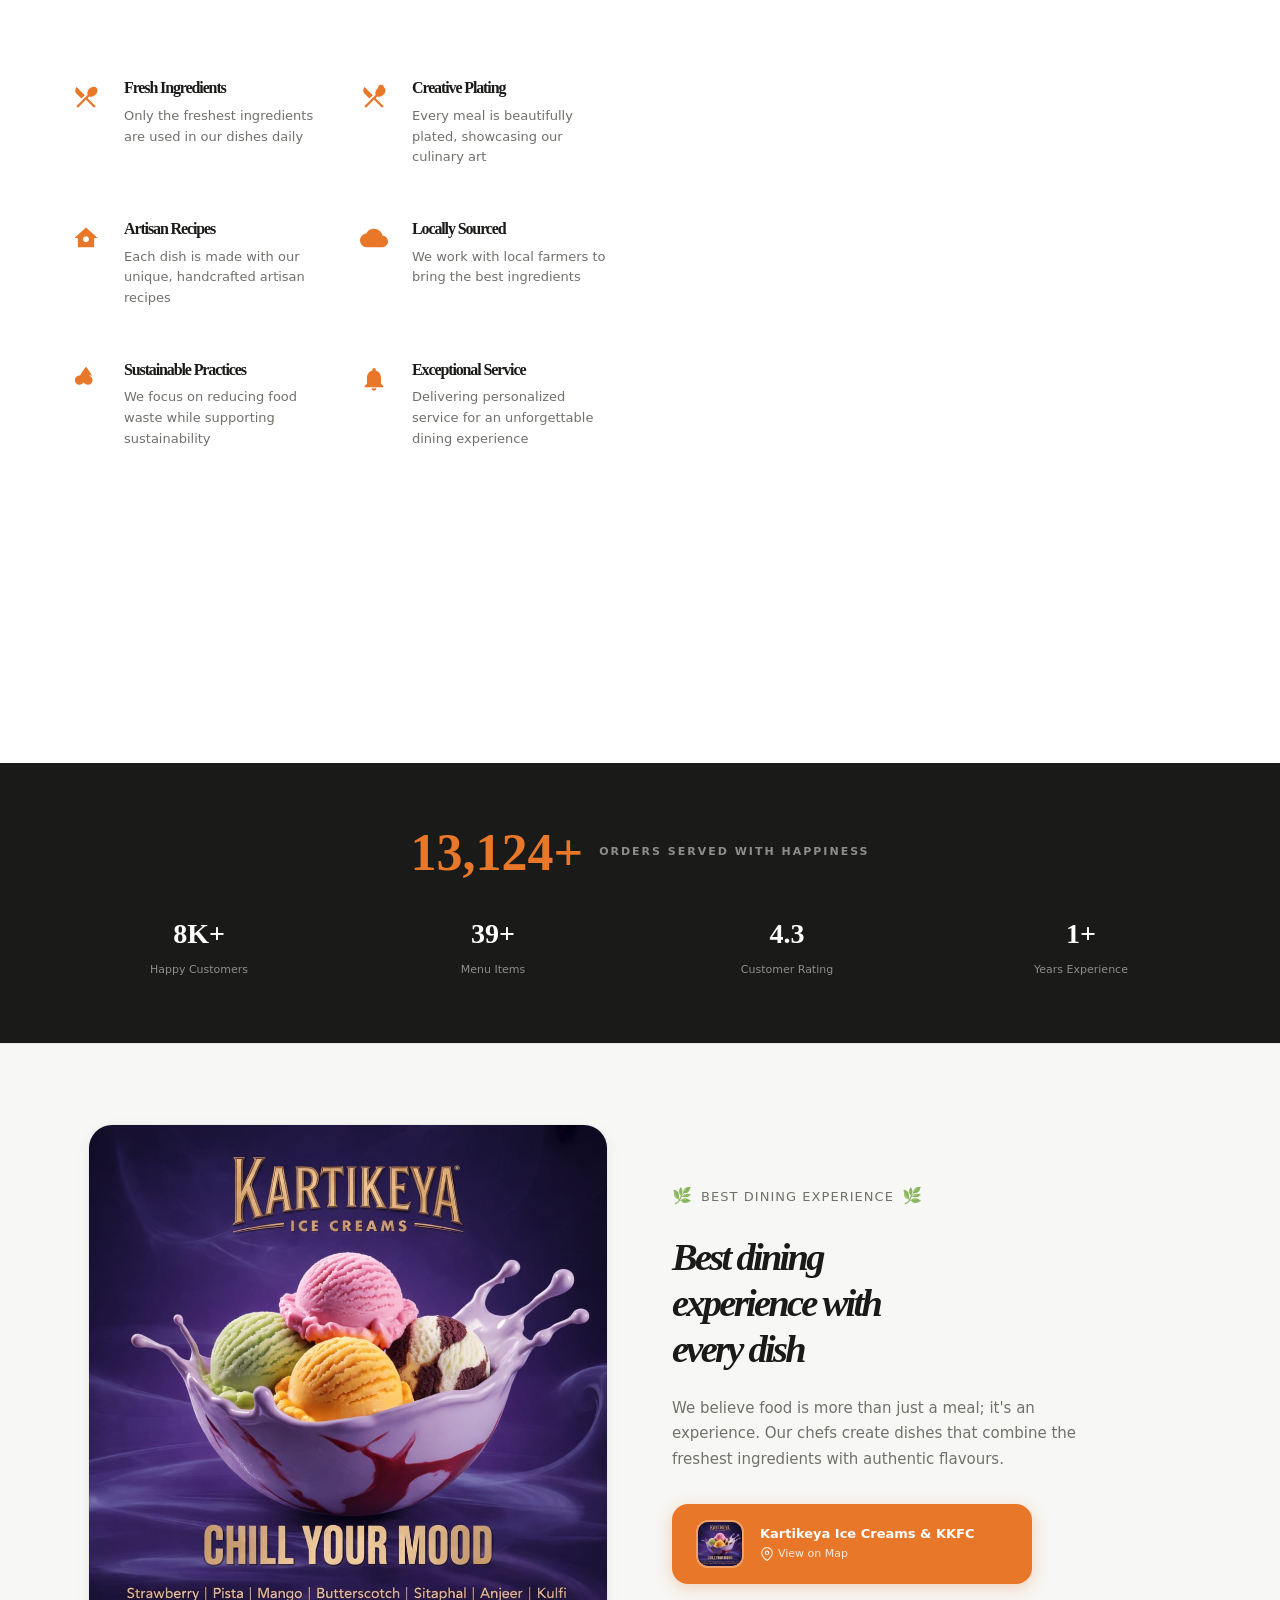
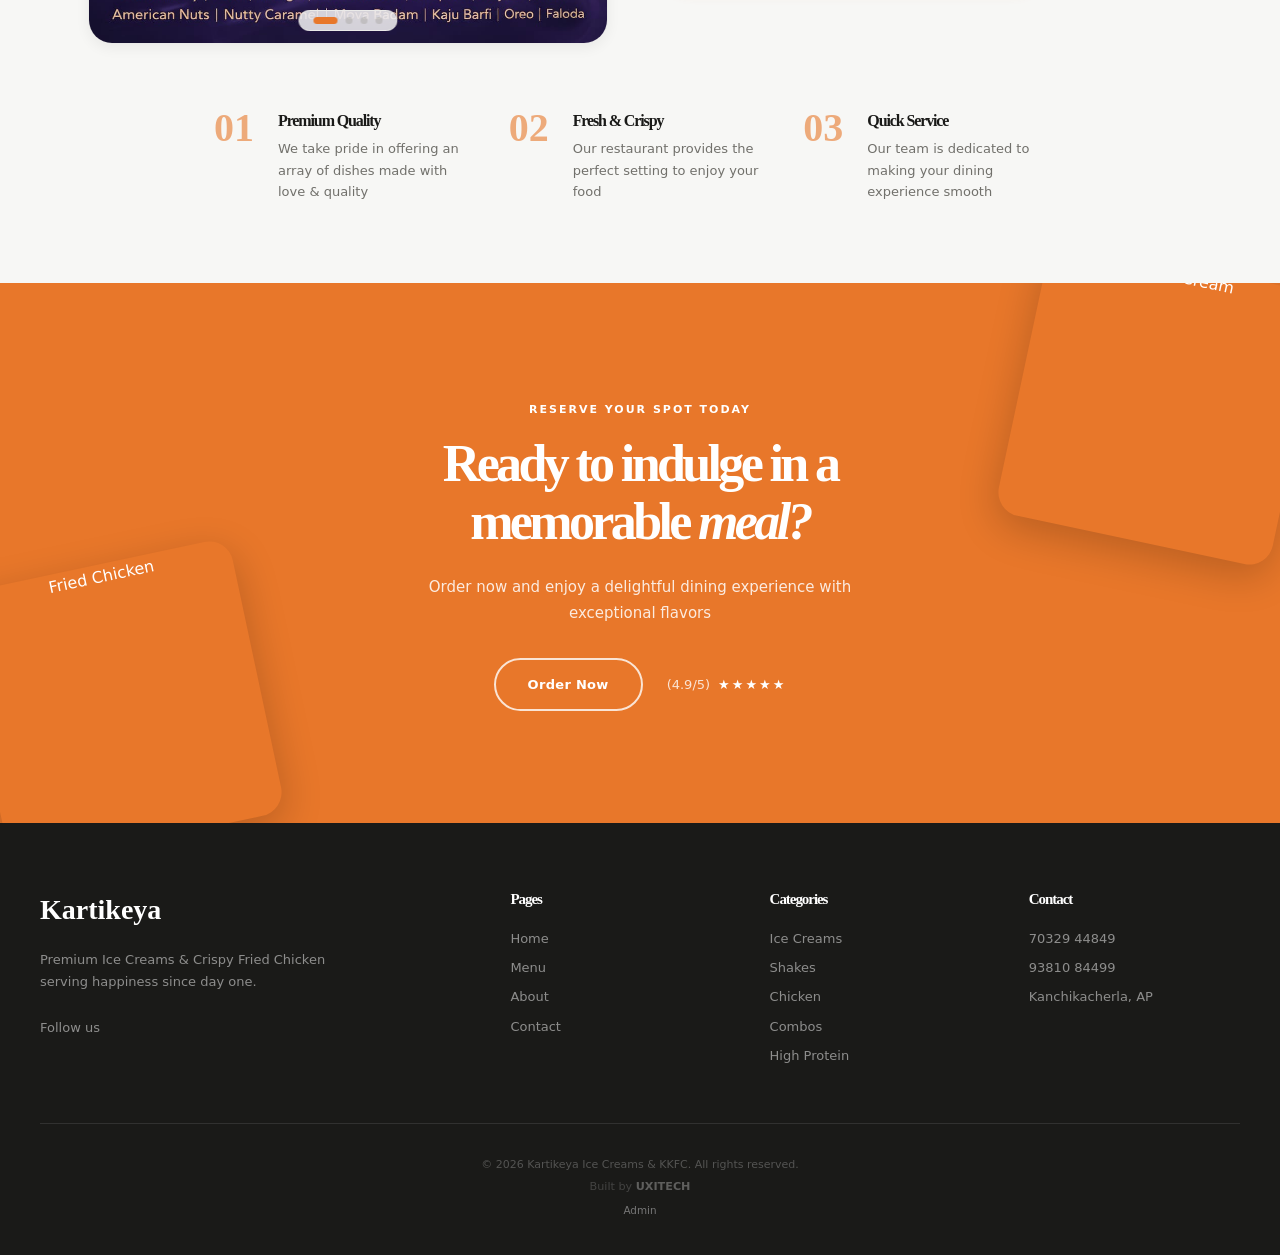
==== commit 40a57632: "v44: Add Sync Images button - pushes correct local image paths to Firestore" ====
--- a/index.html
+++ b/index.html
@@ -7,6 +7,7 @@
     <!-- Security Headers -->
     <meta http-equiv="X-Content-Type-Options" content="nosniff">
     <meta http-equiv="X-Frame-Options" content="DENY">
+
     <meta http-equiv="Content-Security-Policy" content="default-src 'self'; script-src 'self' 'unsafe-inline' https://www.gstatic.com https://www.google.com https://apis.google.com; style-src 'self' 'unsafe-inline' https://fonts.googleapis.com; font-src 'self' https://fonts.gstatic.com; img-src 'self' data: https: blob:; connect-src 'self' https://*.googleapis.com https://*.firebaseio.com https://*.firebaseapp.com wss://*.firebaseio.com https://wa.me https://www.google.com; frame-src https://www.google.com https://www.recaptcha.net; object-src 'none'; base-uri 'self'; form-action 'self' https://wa.me;">
     <meta http-equiv="Referrer-Policy" content="strict-origin-when-cross-origin">
     <meta http-equiv="Permissions-Policy" content="camera=(), microphone=(), geolocation=(), payment=()">
